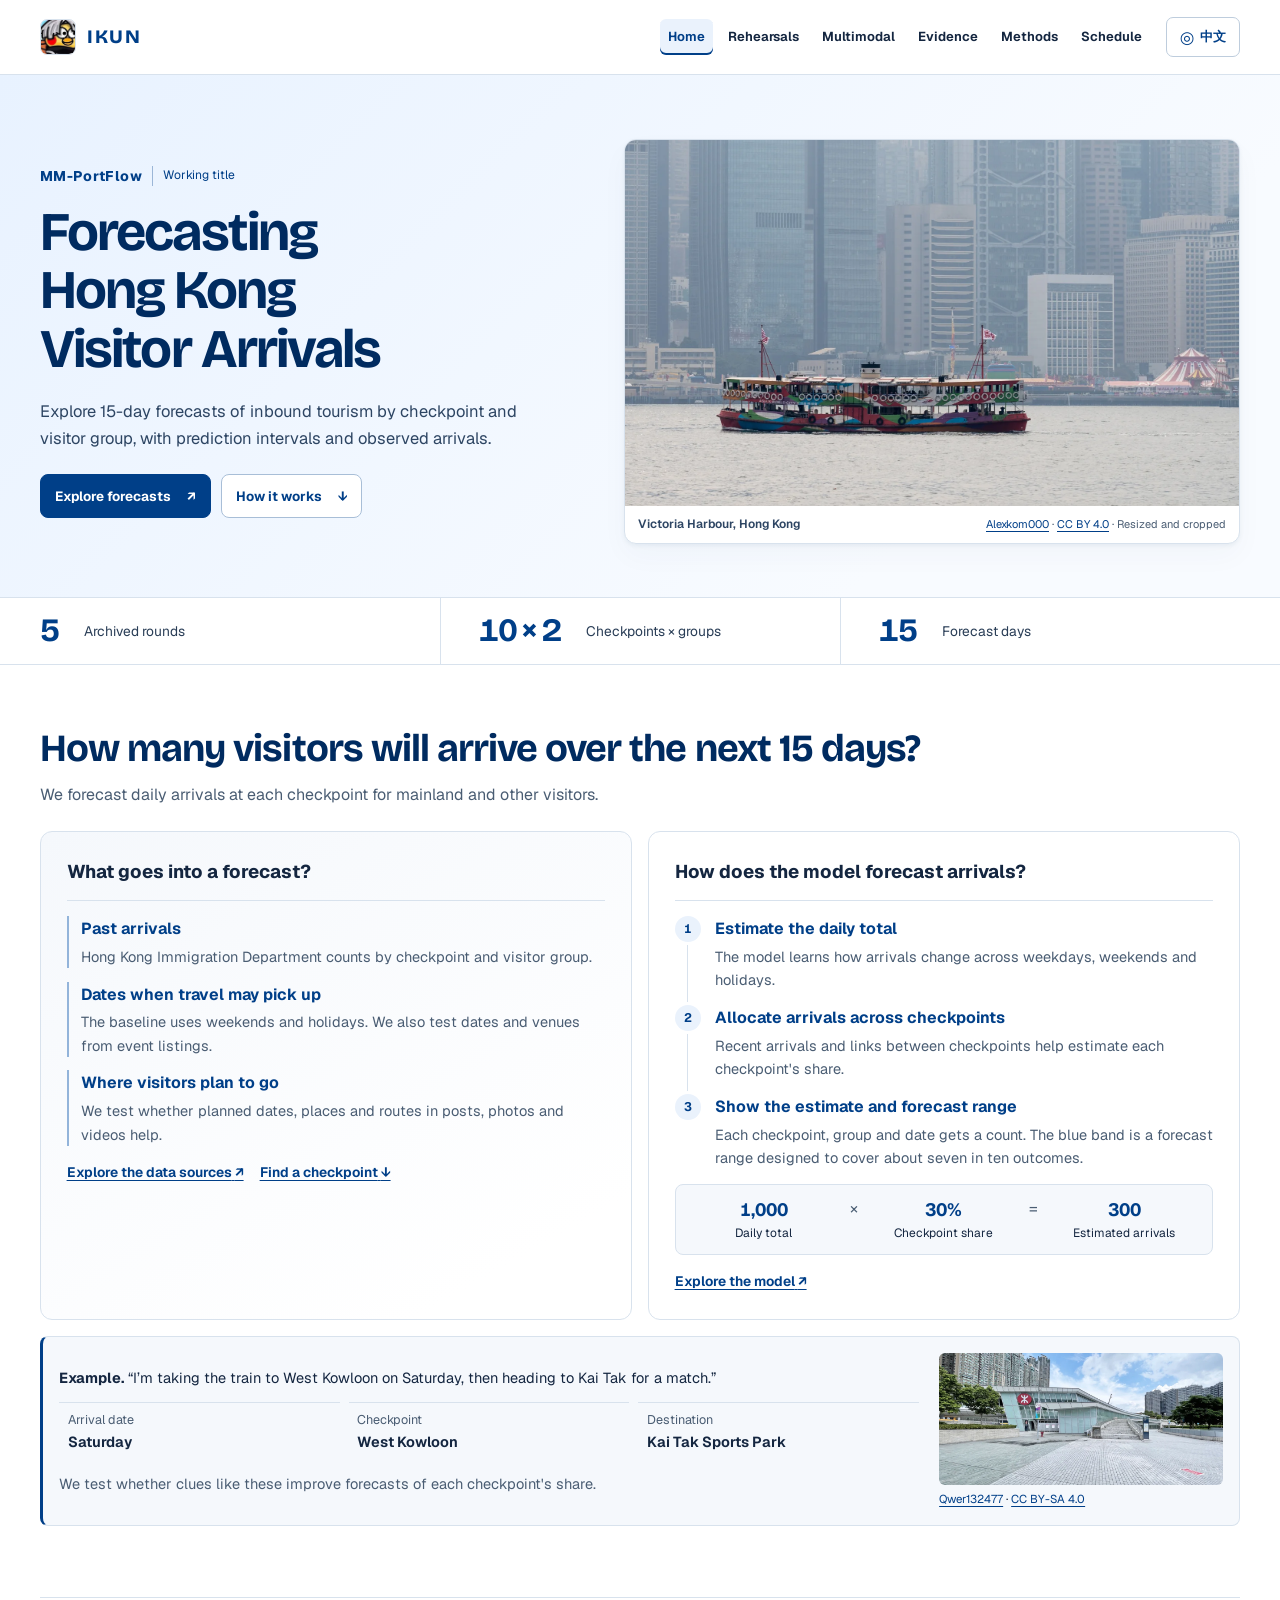
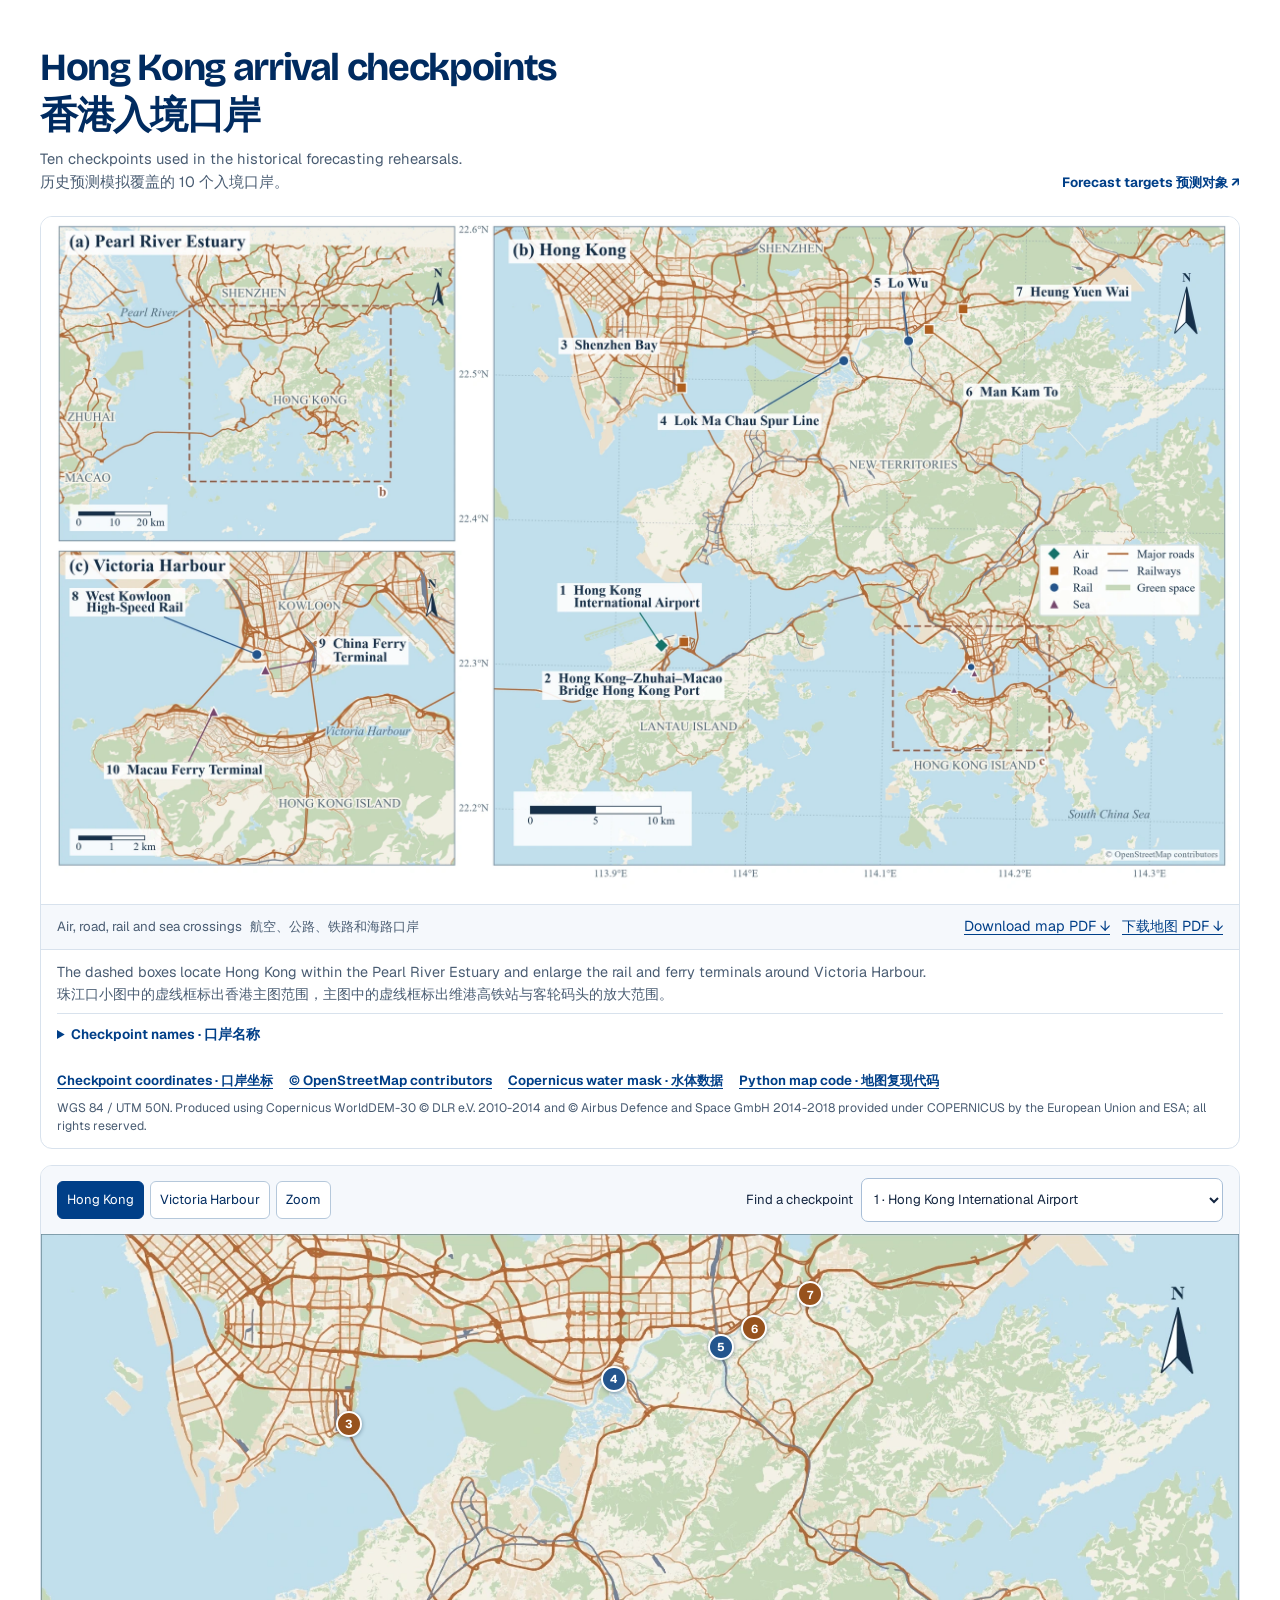
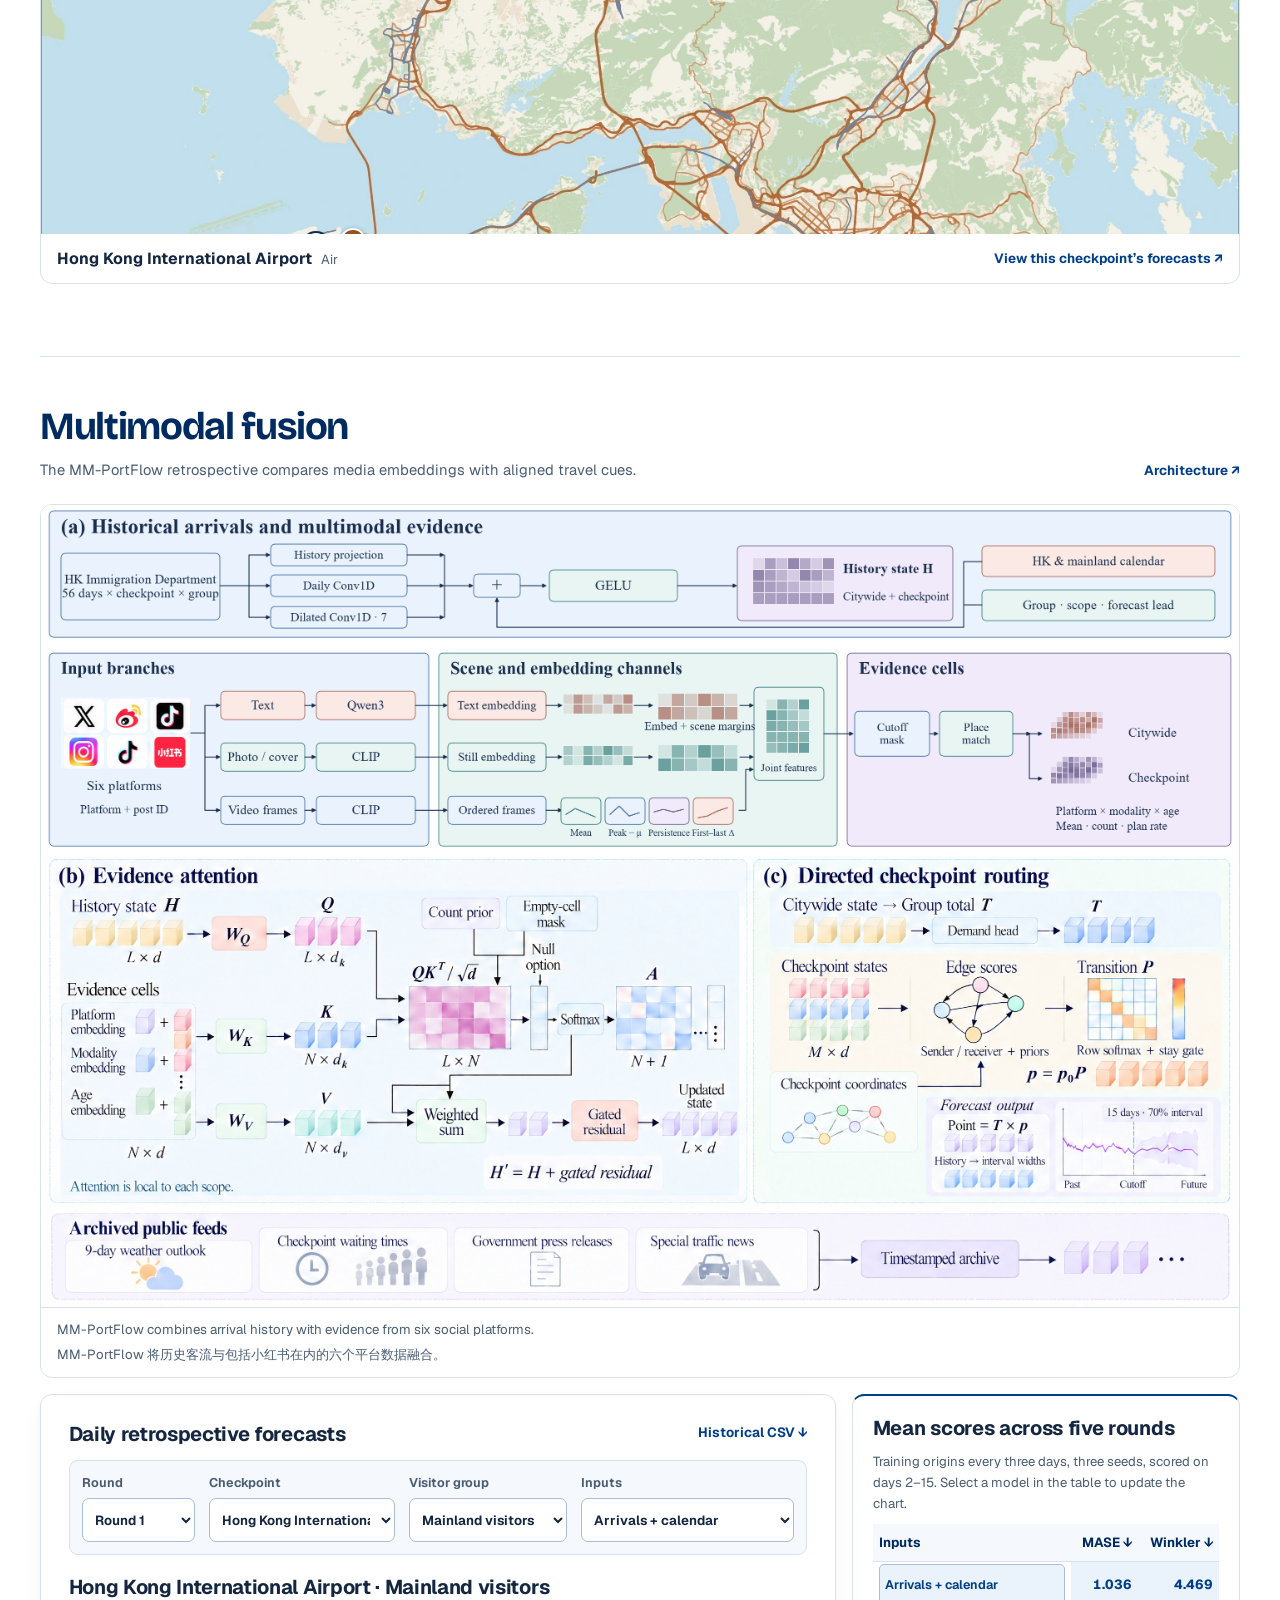
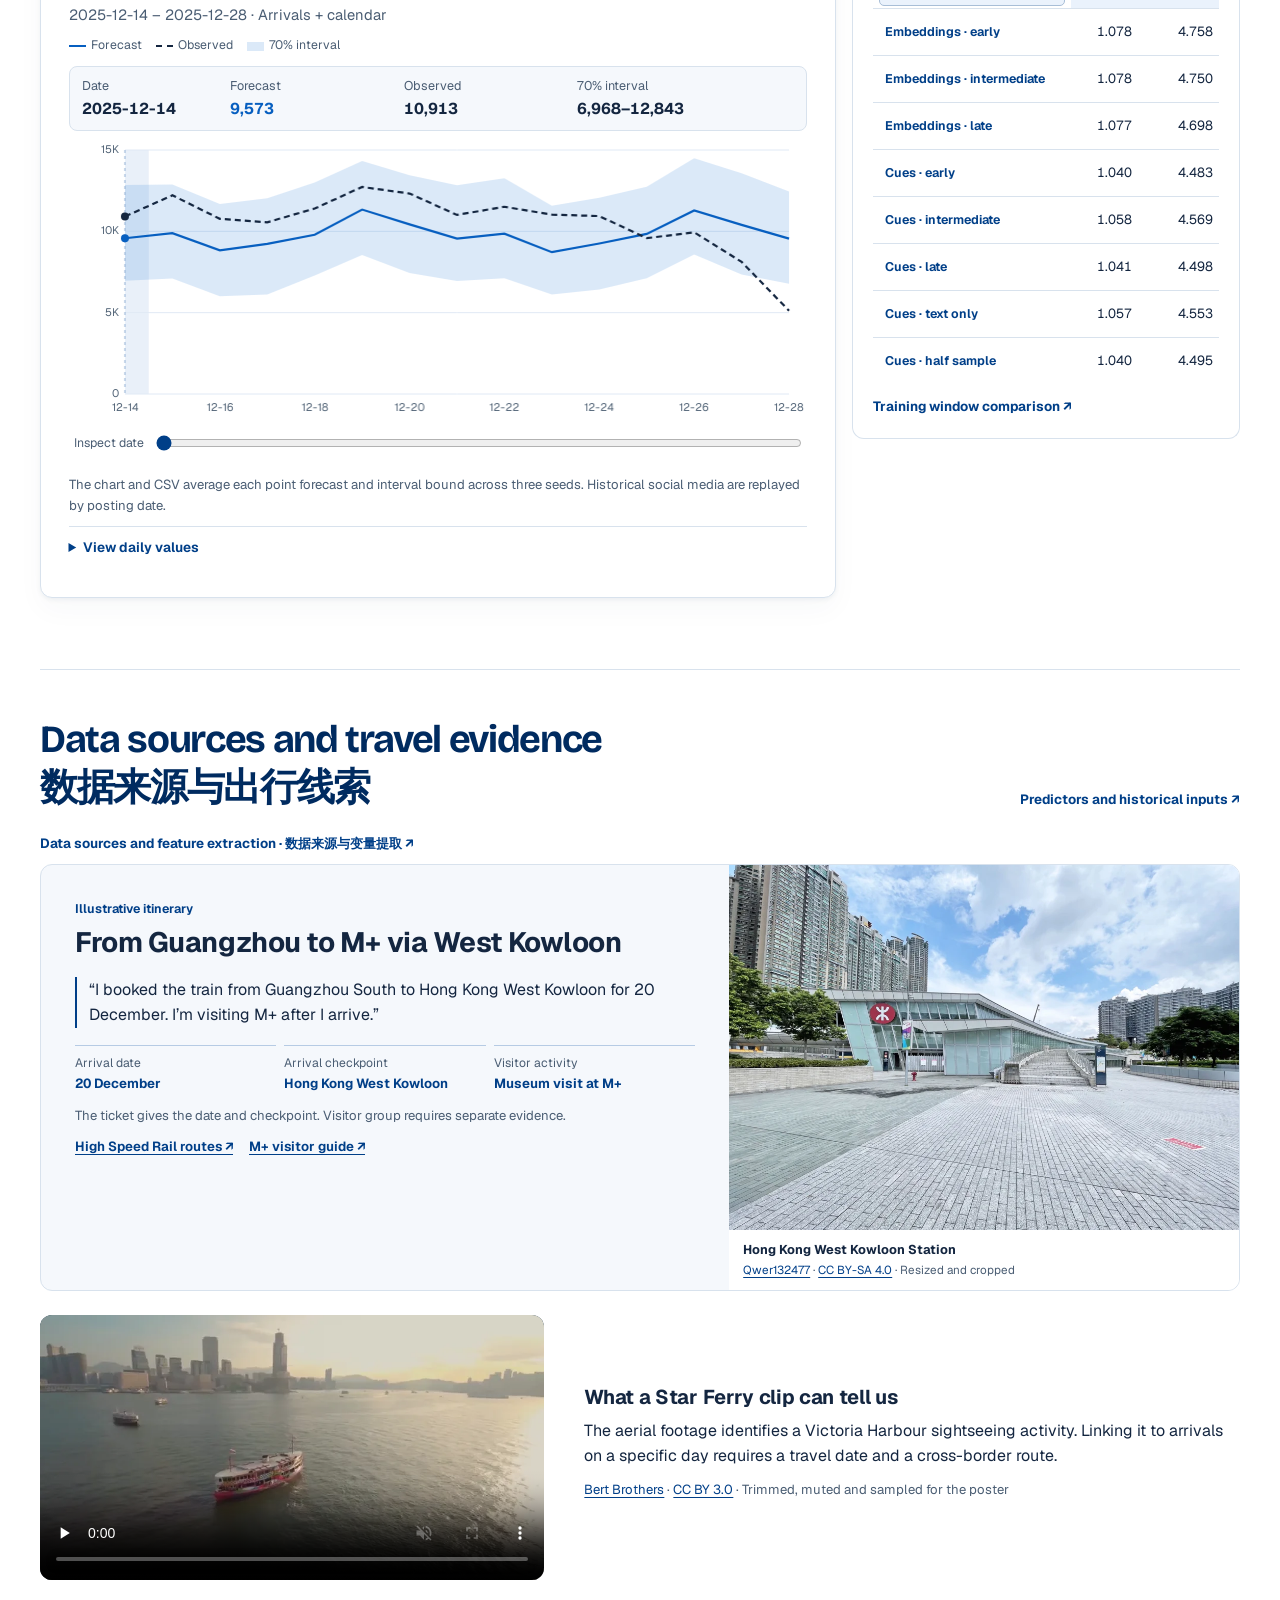
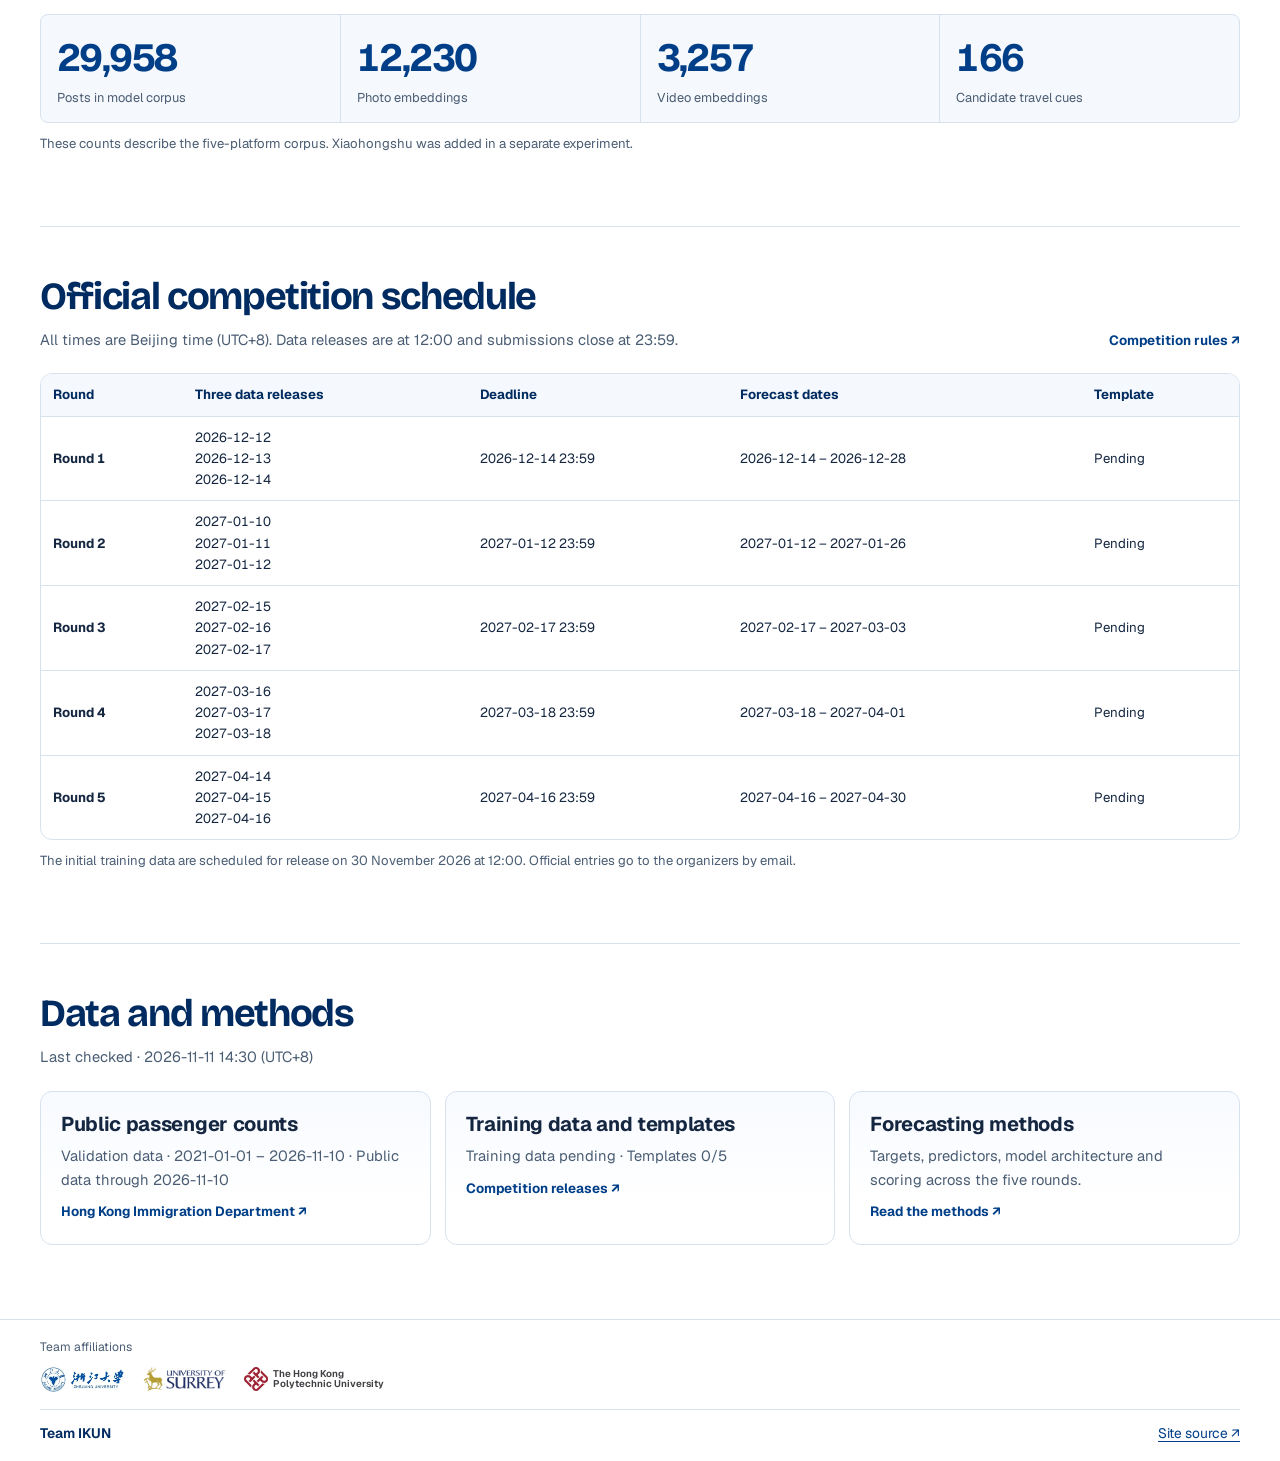
==== site/index.html @ d2dfaec4 "Integrate multimodal architecture and add a checkpoint map" ====
<!doctype html>
<html lang="en" data-title-en="Hong Kong Visitor Arrivals | IKUN" data-title-zh="香港入境客流预测 | IKUN">
<head>
  <meta charset="utf-8">
  <meta name="viewport" content="width=device-width, initial-scale=1">
  <meta name="description" content="Historical tourism forecasts for Hong Kong by Team IKUN, with model comparisons and the official competition schedule.">
  <title>Hong Kong Visitor Arrivals | IKUN</title>
  <link rel="icon" href="assets/ikun-avatar.png" type="image/png">
  <script src="language.js?v=rehearsals"></script>
  <link rel="stylesheet" href="style.css?v=checkpoint-map">
  <link rel="stylesheet" href="guide.css?v=white-header">
  <script defer src="rehearsal.js"></script>
  <script defer src="multimodal.js"></script>
  <script defer src="sources.js"></script>
  <script defer src="app.js?v=checkpoint-map"></script>
  <script defer src="checkpoint-locations.js"></script>
  <script defer src="checkpoint-map.js"></script>
</head>
<body>
  <a class="skip-link" href="#top"><span class="copy-en">Skip to content</span><span class="copy-zh">跳到正文</span></a>
  <header class="masthead">
    <div class="wrap nav">
      <a class="brand" aria-label="IKUN" href="#top"><img class="team-avatar" src="assets/ikun-avatar.png" alt="" width="36" height="36"><span>IKUN</span></a>
      <nav aria-label="Main navigation" data-zh-aria="主要导航">
        <a href="index.html" aria-current="page"><span class="copy-en">Home</span><span class="copy-zh">首页</span></a>
        <a href="rehearsals.html"><span class="copy-en">Rehearsals</span><span class="copy-zh">历史模拟</span></a>
        <a href="#multimodal"><span class="copy-en">Multimodal</span><span class="copy-zh">多模态</span></a>
        <a href="#evidence"><span class="copy-en">Evidence</span><span class="copy-zh">数据样例</span></a>
        <a href="methods.html"><span class="copy-en">Methods</span><span class="copy-zh">方法</span></a>
        <a href="#calendar"><span class="copy-en">Schedule</span><span class="copy-zh">正式赛程</span></a>
      </nav>
      <button type="button" class="language-toggle" hidden><span class="language-icon" aria-hidden="true">◎</span><span class="copy-en" lang="zh-Hans">中文</span><span class="copy-zh" lang="en">English</span></button>
    </div>
  </header>
  <main id="top" tabindex="-1">
    <section class="hero" aria-labelledby="page-title">
      <div class="wrap hero-grid">
        <div class="hero-copy">
          <p class="project-label"><strong>MM-PortFlow</strong><span><span class="copy-en">Working title</span><span class="copy-zh">论文工作名</span></span></p>
          <h1 id="page-title"><span class="copy-en">Forecasting Hong&nbsp;Kong Visitor Arrivals</span><span class="copy-zh">香港入境客流预测</span></h1>
          <p class="intro"><span class="copy-en">Explore 15-day forecasts of inbound tourism by checkpoint and visitor group, with prediction intervals and observed arrivals.</span><span class="copy-zh">查看香港各口岸的 15 天入境访客预测，比较预测区间和实际客流。</span></p>
          <div class="hero-actions">
            <a class="button" href="rehearsals.html"><span><span class="copy-en">Explore forecasts</span><span class="copy-zh">探索历史预测</span></span><span aria-hidden="true">↗</span></a>
            <a class="button secondary" href="#guide"><span><span class="copy-en">How it works</span><span class="copy-zh">预测怎么做</span></span><span aria-hidden="true">↓</span></a>
          </div>
        </div>
        <figure class="hero-figure">
          <img src="assets/victoria-harbour.webp" width="1600" height="1066" fetchpriority="high" alt="A Star Ferry crosses Victoria Harbour in front of the Hong Kong Island skyline" data-zh-alt="天星小轮驶过维多利亚港，远处是香港岛天际线">
          <figcaption><span><span class="copy-en">Victoria Harbour, Hong Kong</span><span class="copy-zh">维多利亚港 · 香港</span></span><small><a href="https://commons.wikimedia.org/wiki/File:2024-12-27_A_Star_Ferry_crosses_Victoria_Harbour_1.jpg">Alexkom000</a> · <a href="https://creativecommons.org/licenses/by/4.0/">CC BY 4.0</a> · <span><span class="copy-en">Resized and cropped</span><span class="copy-zh">缩放及裁切</span></span></small></figcaption>
        </figure>
      </div>
    </section>
    <div class="overview">
      <dl class="wrap overview-grid">
        <div><dt><span class="copy-en">Archived rounds</span><span class="copy-zh">历史模拟</span></dt><dd>5</dd></div>
        <div><dt><span class="copy-en">Checkpoints × groups</span><span class="copy-zh">口岸 × 客群</span></dt><dd>10 × 2</dd></div>
        <div><dt><span class="copy-en">Forecast days</span><span class="copy-zh">预测天数</span></dt><dd>15</dd></div>
      </dl>
    </div>
    <div class="wrap content">
      <section class="forecast-guide" id="guide" aria-labelledby="guide-title">
        <header class="guide-heading">
          <h2 id="guide-title"><span class="copy-en">How many visitors will arrive over the next 15 days?</span><span class="copy-zh">香港未来 15 天会迎来多少访客？</span></h2>
          <p><span class="copy-en">We forecast daily arrivals at each checkpoint for mainland and other visitors.</span><span class="copy-zh">我们分别预测内地访客和其他访客每天从各口岸入境的人次。</span></p>
        </header>
        <div class="guide-grid">
          <figure class="guide-figure guide-data">
            <figcaption><strong><span class="copy-en">What goes into a forecast?</span><span class="copy-zh">预测用到哪些数据？</span></strong></figcaption>
            <dl>
              <div><dt><span class="copy-en">Past arrivals</span><span class="copy-zh">过去有多少人到港</span></dt><dd><span class="copy-en">Hong Kong Immigration Department counts by checkpoint and visitor group.</span><span class="copy-zh">香港入境处每天公布分口岸、分客群的入境人次。</span></dd></div>
              <div><dt><span class="copy-en">Dates when travel may pick up</span><span class="copy-zh">未来哪些日期可能更忙</span></dt><dd><span class="copy-en">The baseline uses weekends and holidays. We also test dates and venues from event listings.</span><span class="copy-zh">基础预测使用周末和节假日日历。活动公告的日期和场馆也在测试中。</span></dd></div>
              <div><dt><span class="copy-en">Where visitors plan to go</span><span class="copy-zh">游客计划去哪、怎么去</span></dt><dd><span class="copy-en">We test whether planned dates, places and routes in posts, photos and videos help.</span><span class="copy-zh">我们测试帖子、照片和视频里的行程、地点和交通线索。</span></dd></div>
            </dl>
            <div class="method-links">
              <a href="methods.html#architecture"><span class="copy-en">Explore the data sources</span><span class="copy-zh">查看数据来源与模型</span> <span aria-hidden="true">↗</span></a>
              <a href="#checkpoint-explorer"><span class="copy-en">Find a checkpoint</span><span class="copy-zh">在地图上找口岸</span> <span aria-hidden="true">↓</span></a>
            </div>
          </figure>
          <figure class="guide-figure guide-flow">
            <figcaption><strong><span class="copy-en">How does the model forecast arrivals?</span><span class="copy-zh">模型怎么做出预测？</span></strong></figcaption>
            <ol>
              <li><strong><span class="copy-en">Estimate the daily total</span><span class="copy-zh">估算当天总人数</span></strong><p><span class="copy-en">The model learns how arrivals change across weekdays, weekends and holidays.</span><span class="copy-zh">模型从过去客流和日历学习平日、周末和假期的变化。</span></p></li>
              <li><strong><span class="copy-en">Allocate arrivals across checkpoints</span><span class="copy-zh">把总人数分到各口岸</span></strong><p><span class="copy-en">Recent arrivals and links between checkpoints help estimate each checkpoint's share.</span><span class="copy-zh">结合近期客流和口岸之间的联系，估计每个口岸的访客份额。</span></p></li>
              <li><strong><span class="copy-en">Show the estimate and forecast range</span><span class="copy-zh">给出人数和预测区间</span></strong><p><span class="copy-en">Each checkpoint, group and date gets a count. The blue band is a forecast range designed to cover about seven in ten outcomes.</span><span class="copy-zh">每个口岸、客群和日期都有一个人数估计。图里的浅蓝色带是预测区间，目标是覆盖约七成实际结果。</span></p></li>
            </ol>
            <div class="guide-equation" aria-label="Illustrative calculation" data-zh-aria="示意计算">
              <div><b>1,000</b><small><span class="copy-en">Daily total</span><span class="copy-zh">当天总人数</span></small></div>
              <span aria-hidden="true">×</span>
              <div><b>30%</b><small><span class="copy-en">Checkpoint share</span><span class="copy-zh">某口岸份额</span></small></div>
              <span aria-hidden="true">=</span>
              <div><b>300</b><small><span class="copy-en">Estimated arrivals</span><span class="copy-zh">该口岸人次</span></small></div>
            </div>
            <a href="methods.html#multimodal-method"><span class="copy-en">Explore the model</span><span class="copy-zh">查看模型结构</span> <span aria-hidden="true">↗</span></a>
          </figure>
        </div>
        <aside class="guide-example">
          <div class="guide-example-copy">
            <p><span class="copy-en"><strong>Example.</strong> “I’m taking the train to West Kowloon on Saturday, then heading to Kai Tak for a match.”</span><span class="copy-zh"><strong>举个例子</strong> “周六坐高铁到西九龙，再去启德看比赛。”</span></p>
            <dl class="guide-itinerary">
              <div><dt><span class="copy-en">Arrival date</span><span class="copy-zh">到访日期</span></dt><dd><span class="copy-en">Saturday</span><span class="copy-zh">周六</span></dd></div>
              <div><dt><span class="copy-en">Checkpoint</span><span class="copy-zh">入境口岸</span></dt><dd><span class="copy-en">West Kowloon</span><span class="copy-zh">西九龙</span></dd></div>
              <div><dt><span class="copy-en">Destination</span><span class="copy-zh">目的地</span></dt><dd><span class="copy-en">Kai Tak Sports Park</span><span class="copy-zh">启德体育园</span></dd></div>
            </dl>
            <p class="guide-example-note"><span class="copy-en">We test whether clues like these improve forecasts of each checkpoint's share.</span><span class="copy-zh">我们用这样的线索测试各口岸的访客份额预测。</span></p>
          </div>
          <figure>
            <img src="assets/west-kowloon.webp" width="1000" height="750" loading="lazy" alt="West entrance of Hong Kong West Kowloon Station" data-zh-alt="香港西九龙站西翼入口">
            <figcaption><a href="https://commons.wikimedia.org/wiki/File:Hong_Kong_West_Kowloon_Station_exterior%EF%BC%88West%EF%BC%892021_08_part2.jpg">Qwer132477</a> · <a href="https://creativecommons.org/licenses/by-sa/4.0/">CC BY-SA 4.0</a></figcaption>
          </figure>
        </aside>
      </section>
      <section id="study-area" aria-labelledby="study-area-title">
        <div class="section-heading">
          <div>
            <h2 id="study-area-title"><span lang="en">Hong Kong arrival checkpoints</span><br><span lang="zh-Hans">香港入境口岸</span></h2>
            <p><span lang="en">Ten checkpoints used in the historical forecasting rehearsals.</span><br><span lang="zh-Hans">历史预测模拟覆盖的 10 个入境口岸。</span></p>
          </div>
          <a class="text-link" href="methods.html#target-title"><span lang="en">Forecast targets</span> <span lang="zh-Hans">预测对象</span> ↗</a>
        </div>
        <figure class="architecture-figure source-figure">
          <a class="architecture-image" href="assets/hong-kong-checkpoints.webp" aria-label="Open the full-size Hong Kong checkpoint map" data-zh-aria="查看香港口岸高清地图"><img src="assets/hong-kong-checkpoints.webp" width="2440" height="1400" loading="lazy" alt="City maps of the Pearl River Estuary, Hong Kong and Victoria Harbour with ten numbered historical rehearsal checkpoints." data-zh-alt="珠江口、香港和维多利亚港城市区位图，标有历史模拟使用的 10 个入境口岸。"></a>
          <figcaption>
            <div class="source-figure-bar">
              <p><span lang="en">Air, road, rail and sea crossings</span><span lang="zh-Hans">航空、公路、铁路和海路口岸</span></p>
              <a class="architecture-full" href="assets/hong-kong-checkpoints.pdf" download><span lang="en">Download map PDF ↓</span><span lang="zh-Hans">下载地图 PDF ↓</span></a>
            </div>
            <div class="study-area-key">
              <p><span lang="en">The dashed boxes locate Hong Kong within the Pearl River Estuary and enlarge the rail and ferry terminals around Victoria Harbour.</span><span lang="zh-Hans">珠江口小图中的虚线框标出香港主图范围，主图中的虚线框标出维港高铁站与客轮码头的放大范围。</span></p>
              <details>
                <summary><span lang="en">Checkpoint names</span> · <span lang="zh-Hans">口岸名称</span></summary>
                <ol>
                  <li><span lang="en">Hong Kong International Airport</span> · <span lang="zh-Hans">香港国际机场</span></li>
                  <li><span lang="en">Hong Kong–Zhuhai–Macao Bridge Hong Kong Port</span> · <span lang="zh-Hans">港珠澳大桥香港口岸</span></li>
                  <li><span lang="en">Shenzhen Bay</span> · <span lang="zh-Hans">深圳湾</span></li>
                  <li><span lang="en">Lok Ma Chau Spur Line</span> · <span lang="zh-Hans">落马洲支线</span></li>
                  <li><span lang="en">Lo Wu</span> · <span lang="zh-Hans">罗湖</span></li>
                  <li><span lang="en">Man Kam To</span> · <span lang="zh-Hans">文锦渡</span></li>
                  <li><span lang="en">Heung Yuen Wai</span> · <span lang="zh-Hans">香园围</span></li>
                  <li><span lang="en">West Kowloon High-Speed Rail</span> · <span lang="zh-Hans">西九龙高铁站</span></li>
                  <li><span lang="en">China Ferry Terminal</span> · <span lang="zh-Hans">中国客运码头</span></li>
                  <li><span lang="en">Macau Ferry Terminal</span> · <span lang="zh-Hans">港澳客轮码头</span></li>
                </ol>
              </details>
              <p class="method-links"><a href="https://portal.csdi.gov.hk/csdi-webpage/dataset/immd_rcd_1633320081376_19895"><span lang="en">Checkpoint coordinates</span> · <span lang="zh-Hans">口岸坐标</span></a><a href="https://www.openstreetmap.org/copyright"><span lang="en">© OpenStreetMap contributors</span></a><a href="https://registry.opendata.aws/copernicus-dem/"><span lang="en">Copernicus water mask</span> · <span lang="zh-Hans">水体数据</span></a><a href="https://github.com/Brad-zqh/hong-kong-arrivals-outlook/tree/main/reproduction/maps"><span lang="en">Python map code</span> · <span lang="zh-Hans">地图复现代码</span></a></p>
              <p class="map-credit" lang="en">WGS 84 / UTM 50N. Produced using Copernicus WorldDEM-30 © DLR e.V. 2010-2014 and © Airbus Defence and Space GmbH 2014-2018 provided under COPERNICUS by the European Union and ESA; all rights reserved.</p>
            </div>
          </figcaption>
        </figure>
        <div id="checkpoint-explorer" class="checkpoint-explorer card" hidden>
          <div class="checkpoint-toolbar">
            <div role="group" aria-label="Map views" data-zh-aria="地图范围">
              <button type="button" data-map-view="overview" aria-pressed="true"><span class="copy-en">Hong Kong</span><span class="copy-zh">香港全图</span></button>
              <button type="button" data-map-view="harbour" aria-pressed="false"><span class="copy-en">Victoria Harbour</span><span class="copy-zh">维港局部</span></button>
              <button class="checkpoint-zoom" type="button" aria-pressed="false"><span class="copy-en">Zoom</span><span class="copy-zh">放大</span></button>
            </div>
            <label><span class="copy-en">Find a checkpoint</span><span class="copy-zh">选择口岸</span> <select></select></label>
          </div>
          <div class="checkpoint-viewport" tabindex="0" role="region" aria-label="Interactive checkpoint map" data-zh-aria="交互式口岸地图">
            <div class="checkpoint-map-canvas">
              <img class="checkpoint-map-image" loading="lazy" alt="">
              <div class="checkpoint-markers"></div>
            </div>
          </div>
          <div class="checkpoint-selection">
            <p aria-live="polite"><strong class="checkpoint-name"></strong> <span class="checkpoint-mode"></span></p>
            <a class="text-link checkpoint-forecast" href="rehearsals.html"><span class="copy-en">View this checkpoint’s forecasts ↗</span><span class="copy-zh">查看该口岸的历史预测 ↗</span></a>
          </div>
        </div>
      </section>
      <section id="multimodal" aria-labelledby="multimodal-title">
        <div class="section-heading">
          <div><h2 id="multimodal-title"><span class="copy-en">Multimodal fusion</span><span class="copy-zh">融合策略对照</span></h2>
          <p><span class="copy-en">The MM-PortFlow retrospective compares media embeddings with aligned travel cues.</span><span class="copy-zh">MM-PortFlow 历史对照比较图文视频向量与对齐后的旅游线索。</span></p></div>
          <a class="text-link" href="methods.html#architecture"><span class="copy-en">Architecture ↗</span><span class="copy-zh">算法流程 ↗</span></a>
        </div>
        <figure class="architecture-figure">
          <a class="architecture-image" href="methods.html#architecture" aria-label="Explore the MM-PortFlow architecture" data-zh-aria="查看 MM-PortFlow 模型架构"><img src="assets/mm-portflow-sunburst.webp?v=integrated-structure" width="2880" height="1929" loading="lazy" alt="MM-PortFlow combines six platforms, arrival records, calendars and checkpoint coordinates through multimodal evidence attention and directed routing." data-zh-alt="MM-PortFlow 把六平台图文视频、历史客流、日历和口岸坐标纳入多模态注意力和有向口岸分流。"></a>
          <figcaption><p lang="en">MM-PortFlow combines arrival history with evidence from six social platforms.</p><p lang="zh-Hans">MM-PortFlow 将历史客流与包括小红书在内的六个平台数据融合。</p></figcaption>
        </figure>
        <div class="experiment-grid">
          <article class="card forecast">
            <div class="experiment-heading">
              <div><h3><span class="copy-en">Daily retrospective forecasts</span><span class="copy-zh">历史逐日预测</span></h3></div>
              <a class="text-link" href="exports/multimodal-historical.csv" download><span class="copy-en">Historical CSV ↓</span><span class="copy-zh">下载历史 CSV ↓</span></a>
            </div>
            <div class="filters media-filters">
              <label><span class="copy-en">Round</span><span class="copy-zh">轮次</span><select id="media-round"></select></label>
              <label><span class="copy-en">Checkpoint</span><span class="copy-zh">口岸</span><select id="media-port"></select></label>
              <label><span class="copy-en">Visitor group</span><span class="copy-zh">客群</span><select id="media-group"></select></label>
              <label><span class="copy-en">Inputs</span><span class="copy-zh">输入组合</span><select id="media-model"></select></label>
            </div>
            <div class="chart-header">
              <div><h3 id="media-chart-title"></h3><p id="media-chart-subtitle"></p></div>
              <ul class="legend" aria-label="Chart legend" data-zh-aria="图例">
                <li><i class="forecast-key"></i><span class="copy-en">Forecast</span><span class="copy-zh">预测</span></li><li><i class="actual-key"></i><span class="copy-en">Observed</span><span class="copy-zh">实况</span></li><li><i class="interval-key"></i><span class="copy-en">70% interval</span><span class="copy-zh">70% 区间</span></li>
              </ul>
            </div>
            <div class="chart-surface">
              <div class="chart-readout" id="media-readout"></div>
              <canvas id="media-chart" role="img" aria-label="Multimodal retrospective forecasts and observed arrivals" data-zh-aria="多模态历史预测和实况"></canvas>
              <label class="chart-scrubber"><span><span class="copy-en">Inspect date</span><span class="copy-zh">选择日期</span></span><input type="range" id="media-day" min="0" max="14" value="0" step="1"></label>
            </div>
              <p class="caption"><span class="copy-en">The chart and CSV average each point forecast and interval bound across three seeds. Historical social media are replayed by posting date.</span><span class="copy-zh">图表和 CSV 的预测值及区间端点分别取三个随机种子的均值。历史社媒按发帖日期回放。</span></p>
            <details>
              <summary><span class="copy-en">View daily values</span><span class="copy-zh">查看逐日明细</span></summary>
              <div class="table-scroll" tabindex="0" role="region" aria-label="Multimodal daily values" data-zh-aria="多模态逐日明细"><table><thead><tr><th><span class="copy-en">Date</span><span class="copy-zh">日期</span></th><th><span class="copy-en">Observed</span><span class="copy-zh">实况</span></th><th><span class="copy-en">Forecast</span><span class="copy-zh">点预测</span></th><th><span class="copy-en">Lower</span><span class="copy-zh">下限</span></th><th><span class="copy-en">Upper</span><span class="copy-zh">上限</span></th></tr></thead><tbody id="media-daily"></tbody></table></div>
            </details>
          </article>
          <aside class="experiment-side">
            <article class="card experiment-card">

              <h3><span class="copy-en">Mean scores across five rounds</span><span class="copy-zh">五轮平均分</span></h3>
              <p class="caption"><span class="copy-en">Training origins every three days, three seeds, scored on days 2–15. Select a model in the table to update the chart.</span><span class="copy-zh">每三天取一个训练起点，三个随机种子，评分用第 2–15 天。选择表内模型可切换图表。</span></p>
              <div class="table-scroll">
                <table class="experiment-scores"><thead><tr><th><span class="copy-en">Inputs</span><span class="copy-zh">输入</span></th><th>MASE ↓</th><th>Winkler ↓</th></tr></thead><tbody id="media-scores"></tbody></table>
              </div>
              <a class="text-link volume-link" href="methods.html#training-volume"><span class="copy-en">Training window comparison ↗</span><span class="copy-zh">训练窗口对照</span></a>

            </article>
          </aside>
        </div>
      </section>
      <section id="evidence" aria-labelledby="evidence-title">
        <div class="section-heading">
          <div><h2 id="evidence-title"><span lang="en">Data sources and travel evidence</span><br><span lang="zh-Hans">数据来源与出行线索</span></h2></div>
          <a class="text-link" href="methods.html#input-title"><span class="copy-en">Predictors and historical inputs ↗</span><span class="copy-zh">自变量与历史输入 ↗</span></a>
        </div>
        <p class="caption" id="data-source-map"><a class="text-link" href="methods.html#data-source-map"><span lang="en">Data sources and feature extraction</span> · <span lang="zh-Hans">数据来源与变量提取</span> ↗</a></p>
        <article class="itinerary">
          <div class="itinerary-copy">
            <p class="itinerary-label"><span class="copy-en">Illustrative itinerary</span><span class="copy-zh">行程示例</span></p>
            <h3><span class="copy-en">From Guangzhou to M+ via West Kowloon</span><span class="copy-zh">从广州到西九，去 M+ 看展</span></h3>
            <blockquote><span class="copy-en">“I booked the train from Guangzhou South to Hong Kong West Kowloon for 20 December. I’m visiting M+ after I arrive.”</span><span class="copy-zh">「订了 12 月 20 日广州南到香港西九龙的高铁，到港后去 M+ 看展。」</span></blockquote>
            <dl class="cue-fields">
              <div><dt><span class="copy-en">Arrival date</span><span class="copy-zh">到港日期</span></dt><dd><span class="copy-en">20 December</span><span class="copy-zh">12 月 20 日</span></dd></div>
              <div><dt><span class="copy-en">Arrival checkpoint</span><span class="copy-zh">入境口岸</span></dt><dd><span class="copy-en">Hong Kong West Kowloon</span><span class="copy-zh">香港西九龙站</span></dd></div>
              <div><dt><span class="copy-en">Visitor activity</span><span class="copy-zh">访港活动</span></dt><dd><span class="copy-en">Museum visit at M+</span><span class="copy-zh">M+ 观展</span></dd></div>
            </dl>
            <p class="caption"><span class="copy-en">The ticket gives the date and checkpoint. Visitor group requires separate evidence.</span><span class="copy-zh">车票给出日期与口岸。客群仍需另有证据支持。</span></p>
            <div class="method-links"><a href="https://www.highspeed.mtr.com.hk/en/ticket/destination.html"><span class="copy-en">High Speed Rail routes ↗</span><span class="copy-zh">高铁路线 ↗</span></a><a href="https://www.mplus.org.hk/en/plan-your-visit/"><span class="copy-en">M+ visitor guide ↗</span><span class="copy-zh">M+ 参观指南 ↗</span></a></div>
          </div>
          <figure class="evidence-media">
            <img src="assets/west-kowloon.webp" width="1000" height="750" loading="lazy" alt="West entrance of Hong Kong West Kowloon Station" data-zh-alt="香港西九龙站西翼入口">
            <figcaption><strong><span class="copy-en">Hong Kong West Kowloon Station</span><span class="copy-zh">香港西九龙站</span></strong><small><a href="https://commons.wikimedia.org/wiki/File:Hong_Kong_West_Kowloon_Station_exterior%EF%BC%88West%EF%BC%892021_08_part2.jpg">Qwer132477</a> · <a href="https://creativecommons.org/licenses/by-sa/4.0/">CC BY-SA 4.0</a> · <span><span class="copy-en">Resized and cropped</span><span class="copy-zh">缩放及裁切</span></span></small></figcaption>
          </figure>
        </article>
        <article class="harbour-example">
          <video controls muted playsinline preload="none" poster="assets/star-ferry.webp" aria-label="Silent clip of the Star Ferry on Victoria Harbour" data-zh-aria="天星小轮驶过维港的无声短片">
            <source src="assets/star-ferry.mp4" type="video/mp4">
          </video>
          <div>
            <h3><span class="copy-en">What a Star Ferry clip can tell us</span><span class="copy-zh">天星小轮提供什么线索？</span></h3>
            <p><span class="copy-en">The aerial footage identifies a Victoria Harbour sightseeing activity. Linking it to arrivals on a specific day requires a travel date and a cross-border route.</span><span class="copy-zh">航拍画面可识别维港游览活动。要把它与某一天的入境客流关联，还需要行程日期和跨境路线。</span></p>
            <p class="caption"><a href="https://commons.wikimedia.org/wiki/File:%E8%88%AA%E6%8B%8D%E7%B6%AD%E6%B8%AF%E5%A4%A9%E6%98%9F%E5%B0%8F%E8%BC%AA2020.webm">Bert Brothers</a> · <a href="https://creativecommons.org/licenses/by/3.0/">CC BY 3.0</a> · <span><span class="copy-en">Trimmed, muted and sampled for the poster</span><span class="copy-zh">剪辑、静音及抽帧封面</span></span></p>
          </div>
        </article>
        <dl class="evidence-inventory">
          <div><dt><span class="copy-en">Posts in model corpus</span><span class="copy-zh">入模语料帖子</span></dt><dd>29,958</dd></div>
          <div><dt><span class="copy-en">Photo embeddings</span><span class="copy-zh">配图向量</span></dt><dd>12,230</dd></div>
          <div><dt><span class="copy-en">Video embeddings</span><span class="copy-zh">视频聚合向量</span></dt><dd>3,257</dd></div>
          <div><dt><span class="copy-en">Candidate travel cues</span><span class="copy-zh">旅游线索记录</span></dt><dd>166</dd></div>
        </dl>
        <p class="caption evidence-caption"><span class="copy-en">These counts describe the five-platform corpus. Xiaohongshu was added in a separate experiment.</span><span class="copy-zh">以上为五平台语料统计。小红书在独立实验中接入。</span></p>
      </section>
      <section id="calendar" aria-labelledby="calendar-title">
        <div class="section-heading">
          <div><h2 id="calendar-title"><span class="copy-en">Official competition schedule</span><span class="copy-zh">2026–27 正式赛程</span></h2><p><span class="copy-en">All times are Beijing time (UTC+8). Data releases are at 12:00 and submissions close at 23:59.</span><span class="copy-zh">所有时间为北京时间（UTC+8）。每次数据发布为 12:00，提交截止为 23:59。</span></p></div>
          <a class="text-link" href="https://tourismforecasting.net/tfc/rules.html"><span class="copy-en">Competition rules ↗</span><span class="copy-zh">比赛规则 ↗</span></a>
        </div>
        <div class="card table-scroll">
          <table class="calendar" role="table" aria-labelledby="calendar-title"><thead><tr><th scope="col"><span class="copy-en">Round</span><span class="copy-zh">轮次</span></th><th scope="col"><span class="copy-en">Three data releases</span><span class="copy-zh">三次数据发布</span></th><th scope="col"><span class="copy-en">Deadline</span><span class="copy-zh">提交截止</span></th><th scope="col"><span class="copy-en">Forecast dates</span><span class="copy-zh">预测日期</span></th><th scope="col"><span class="copy-en">Template</span><span class="copy-zh">模板</span></th></tr></thead><tbody id="schedule" role="rowgroup"></tbody></table>
        </div>
        <p class="caption"><span class="copy-en">The initial training data are scheduled for release on 30 November 2026 at 12:00. Official entries go to the organizers by email.</span><span class="copy-zh">首次训练库计划于 2026-11-30 12:00 发布。官方提交材料通过组委会指定邮箱提交。</span></p>
      </section>
      <section id="sources" aria-labelledby="sources-title">
        <div class="section-heading"><div><h2 id="sources-title"><span class="copy-en">Data and methods</span><span class="copy-zh">数据与方法</span></h2><p id="checked"></p></div></div>
        <div class="sources">
          <article class="card source-card"><h3><span class="copy-en">Public passenger counts</span><span class="copy-zh">公开历史客流</span></h3><p id="passenger-status"></p><a class="text-link" href="https://data.gov.hk/en-data/dataset/hk-immd-set5-statistics-daily-passenger-traffic"><span class="copy-en">Hong Kong Immigration Department ↗</span><span class="copy-zh">香港入境事务处 ↗</span></a></article>
          <article class="card source-card"><h3><span class="copy-en">Training data and templates</span><span class="copy-zh">训练库与提交模板</span></h3><p id="template-status"></p><a class="text-link" href="https://tourismforecasting.net/tfc/data_release.html#submission-templates"><span class="copy-en">Competition releases ↗</span><span class="copy-zh">组委会数据发布页 ↗</span></a></article>
          <article class="card source-card"><h3><span class="copy-en">Forecasting methods</span><span class="copy-zh">预测原理</span></h3><p><span class="copy-en">Targets, predictors, model architecture and scoring across the five rounds.</span><span class="copy-zh">查看因变量、自变量、模型计算和五轮评分方法。</span></p><a class="text-link" href="methods.html"><span class="copy-en">Read the methods ↗</span><span class="copy-zh">阅读方法说明 ↗</span></a></article>
        </div>
      </section>
    </div>
  </main>
  <footer>
    <div class="wrap footer">
      <div class="affiliations" role="group" aria-labelledby="affiliations-label">
        <span class="affiliations-label" id="affiliations-label"><span class="copy-en">Team affiliations</span><span class="copy-zh">队伍成员所在院校</span></span>
        <a href="https://www.zju.edu.cn/english/" aria-label="Zhejiang University" data-zh-aria="浙江大学"><img class="zju-mark" src="assets/zhejiang-university-lockup.webp" width="664" height="210" alt=""></a>
        <a href="https://www.surrey.ac.uk/" aria-label="University of Surrey" data-zh-aria="萨里大学"><img class="surrey-mark" src="assets/university-of-surrey-lockup.webp" width="918" height="288" alt=""></a>
        <a class="polyu-link" href="https://www.polyu.edu.hk/"><span class="polyu-emblem" aria-hidden="true"><img class="polyu-mark" src="assets/hong-kong-polytechnic.webp" width="450" height="86" alt=""></span><span lang="en">The Hong Kong<br>Polytechnic University</span></a>
      </div>
      <div class="footer-links"><span><span class="copy-en">Team IKUN</span><span class="copy-zh">IKUN 参赛队</span></span><a href="https://github.com/Brad-zqh/hong-kong-arrivals-outlook"><span class="copy-en">Site source ↗</span><span class="copy-zh">网站源码 ↗</span></a></div>
    </div>
  </footer>
</body>
</html>
---- site/style.css ----
@font-face {
  font-family: Geist;
  src: url("assets/geist.woff2") format("woff2");
  font-weight: 100 900;
  font-display: swap;
}
@font-face {
  font-family: "Bricolage Grotesque";
  src: url("assets/bricolage-grotesque.woff2") format("woff2");
  font-weight: 400 800;
  font-display: swap;
}

:root {
  color-scheme: light;
  --ink: #142640;
  --muted: #4a5d73;
  --accent: #003f88;
  --navy: #002b60;
  --line: #d8e2ed;
  --paper: #f5f8fc;
  --tint: #eaf2fc;
  --plot-line: #075fc0;
  --plot-band: #2e7cd52b;
  --radius: 12px;
  --panel-shadow: 0 2px 5px #143b6510, 0 12px 28px #143b6508;
  font-family: Geist, "PingFang SC", "Microsoft YaHei", system-ui, sans-serif;
  --display-font: "Bricolage Grotesque", Geist, "PingFang SC", "Microsoft YaHei", sans-serif;
}
* { box-sizing: border-box; }
html { scroll-padding-top: 90px; }
body { margin: 0; color: var(--ink); background: #fff; line-height: 1.6; }
a { color: var(--accent); text-underline-offset: .23em; }
button, select, input { font: inherit; }
button, select, summary, input[type="range"] { cursor: pointer; }
:focus-visible { outline: 3px solid #236ac0; outline-offset: 3px; }
[hidden] { display: none !important; }
h1, h2, h3, p, dd { margin: 0; }
h1, h2, h3 { line-height: 1.23; }
h1, h2, .brand, .overview-grid dd { font-family: var(--display-font); font-optical-sizing: auto; }
dd, time, table { font-variant-numeric: tabular-nums; }
.wrap { width: min(1200px, calc(100% - 80px)); margin-inline: auto; }
html[lang="en"] .copy-zh, html[lang="zh-Hans"] .copy-en { display: none; }
.skip-link { position: fixed; z-index: 9; inset: 12px auto auto 12px; padding: 12px; background: #fff; transform: translateY(-180%); }
.skip-link:focus { transform: none; }

.masthead {
  position: sticky;
  top: 0;
  z-index: 3;
  color: var(--ink);
  background: #fff;
  border-bottom: 1px solid var(--line);
}
.nav { display: flex; align-items: center; gap: 16px; min-height: 74px; }
.nav nav { margin-left: auto; }
.language-toggle { min-width: 74px; min-height: 40px; padding: 6px 9px; display: inline-flex; align-items: center; justify-content: center; gap: 6px; color: var(--accent); background: #fff; border: 1px solid #becddd; border-radius: 7px; font-size: .83rem; font-weight: 650; white-space: nowrap; }
.language-toggle:hover { background: var(--tint); border-color: var(--accent); }
.language-icon { font-size: 1.05rem; }
.brand { display: inline-flex; align-items: center; gap: 11px; min-height: 44px; color: var(--accent); text-decoration: none; font-size: 19px; font-weight: 780; letter-spacing: .09em; }
.team-avatar { display: block; object-fit: cover; border-radius: 7px; border: 1px solid var(--line); }
.nav nav { display: flex; gap: clamp(2px, .55vw, 10px); }
.nav nav a { display: block; padding: 10px 8px; border-radius: 6px; color: inherit; font-size: 13px; font-weight: 650; text-decoration: none; line-height: 1.2; white-space: nowrap; }
.nav nav a:hover { color: var(--accent); background: var(--paper); }
.nav nav a[aria-current="page"] { color: var(--accent); background: var(--tint); box-shadow: inset 0 -2px var(--accent); }

.hero { background: linear-gradient(135deg, #e8f2ff, #f8fbff 76%); border-bottom: 1px solid var(--line); }
.hero-grid { display: grid; grid-template-columns: minmax(0, .95fr) minmax(0, 1.12fr); align-items: center; gap: clamp(24px, 4.8vw, 70px); padding-block: clamp(36px, 5vw, 72px) clamp(32px, 4.2vw, 58px); }
.hero-copy { min-width: 0; }
.project-label { display: flex; align-items: center; flex-wrap: wrap; gap: 4px 10px; color: var(--accent); font-size: .76rem; }
.project-label strong { font-size: .88rem; font-weight: 750; letter-spacing: .025em; }
.project-label > span { border-left: 1px solid #9bb6d7; padding-left: 10px; }
h1 { color: var(--navy); font-size: clamp(2.4rem, 4.25vw, 4.1rem); line-height: 1.07; letter-spacing: -.035em; font-weight: 690; margin-block: 16px 20px; text-wrap: balance; }
html[lang="zh-Hans"] h1 { font-size: clamp(2.18rem, 4vw, 3.65rem); line-height: 1.18; letter-spacing: -.02em; }
.intro { max-width: 44ch; color: #2d4563; font-size: 1.03rem; line-height: 1.65; }
.hero-actions { display: flex; align-items: center; flex-wrap: wrap; gap: 10px; margin-top: 22px; }
.button { display: inline-flex; justify-content: space-between; align-items: center; gap: 16px; min-height: 44px; padding: 9px 14px; border: 1px solid var(--accent); border-radius: 8px; background: var(--accent); color: white; font-size: .84rem; font-weight: 680; text-decoration: none; line-height: 1.25; }
.button:hover { background: var(--navy); border-color: var(--navy); }
.button.secondary { background: white; border-color: #a8bed7; color: var(--accent); }
.button.secondary:hover { background: var(--tint); border-color: var(--accent); }
.hero-figure { margin: 0; align-self: center; min-width: 0; border: 1px solid var(--line); border-radius: var(--radius); overflow: hidden; background: #fff; box-shadow: var(--panel-shadow); }
.hero-figure img { display: block; width: 100%; height: auto; aspect-ratio: 1.68; object-fit: cover; object-position: 50% 70%; }
.hero-figure figcaption { display: flex; align-items: baseline; justify-content: space-between; flex-wrap: wrap; gap: 4px 10px; padding: 9px 13px; color: #2d4563; font-size: .75rem; }
.hero-figure figcaption > span { font-weight: 620; }
.hero-figure small { font-size: .69rem; color: var(--muted); }
.overview { border-bottom: 1px solid var(--line); background: #fff; }
.overview-grid { display: grid; grid-template-columns: repeat(3, minmax(0, 1fr)); margin-block: 0; }
.overview-grid > div { display: flex; align-items: center; gap: clamp(12px, 2vw, 30px); padding: 15px clamp(12px, 3vw, 42px); }
.overview-grid > div:first-child { padding-inline-start: 0; }
.overview-grid > div + div { border-left: 1px solid var(--line); }
.overview-grid dt { color: #293d56; font-size: .86rem; }
.overview-grid dd { order: -1; color: var(--accent); font-size: clamp(1.45rem, 2.55vw, 2.2rem); font-weight: 690; line-height: 1.1; white-space: nowrap; letter-spacing: -.05em; }

.content { min-width: 0; padding-block: clamp(34px, 4.8vw, 60px) 74px; }
.content section + section { margin-top: clamp(38px, 5.6vw, 72px); padding-top: clamp(26px, 3.6vw, 46px); border-top: 1px solid var(--line); }
.section-heading { display: flex; align-items: end; justify-content: space-between; gap: 12px 24px; margin-bottom: 22px; }
.rehearsal-page h1 { margin: 0; font-size: clamp(2rem, 4vw, 3.35rem); }
h2 { color: var(--navy); font-size: clamp(1.65rem, 3vw, 2.45rem); letter-spacing: -.035em; }
h3 { font-size: clamp(1.06rem, 1.8vw, 1.25rem); letter-spacing: -.016em; }
.section-heading p, .chart-header p, .source-card p { margin-top: 8px; color: var(--muted); font-size: .92rem; }
.section-heading p { max-width: 72ch; }
.text-link { font-weight: 680; font-size: .84rem; text-decoration: none; }
.text-link:hover { text-decoration: underline; }
.caption { color: var(--muted); margin-block: 10px; font-size: .82rem; }
.card { min-width: 0; background: #fff; border: 1px solid var(--line); border-radius: var(--radius); }
.archive-strip { display: flex; align-items: center; justify-content: space-between; gap: 8px 16px; flex-wrap: wrap; background: var(--paper); border: 1px solid var(--line); border-inline-start: 3px solid var(--accent); border-radius: 8px; padding: 10px 14px; color: var(--muted); font-size: .82rem; }
.archive-strip > span, .archive-strip b { color: var(--accent); font-weight: 720; }
.archive-metrics { display: flex; flex-wrap: wrap; gap: 6px 14px; align-items: center; font-variant-numeric: tabular-nums; }
.archive-metrics b { font-size: 1rem; }
.rounds { display: grid; grid-template-columns: repeat(5, minmax(0, 1fr)); gap: 6px; margin-block: 12px 8px; }
.round { min-height: 58px; padding: 8px 11px; text-align: left; color: var(--ink); background: #fff; border: 1px solid var(--line); border-radius: 7px; line-height: 1.25; }
.round:hover { border-color: var(--accent); }
.round[aria-pressed="true"] { background: var(--tint); color: var(--accent); border-color: #9fb9d7; box-shadow: inset 0 -2px var(--accent); }
.round b { display: block; font-size: .85rem; }
.round time { display: block; margin-top: 5px; color: var(--muted); font-size: .75rem; }

.forecast { padding: clamp(13px, 2.15vw, 28px); box-shadow: var(--panel-shadow); }
.filters { display: grid; grid-template-columns: minmax(0, 1.2fr) minmax(0, 1fr) minmax(0, 1.25fr); gap: 10px 14px; background: var(--paper); border: 1px solid var(--line); border-radius: 9px; padding: 12px; }
.filters label { display: grid; min-width: 0; gap: 5px; color: var(--muted); font-weight: 660; font-size: .79rem; }
select { min-height: 44px; width: 100%; border: 1px solid #a8bed7; border-radius: 7px; padding: 6px 8px; color: var(--ink); background: #fff; font-size: .83rem; }
select:hover { border-color: var(--accent); }
.chart-header { display: flex; justify-content: space-between; align-items: end; flex-wrap: wrap; gap: 10px 16px; margin-top: 20px; }
.chart-header p { margin-top: 3px; }
.chart-header .data-cutoff { font-size: .79rem; }
.legend { display: flex; flex-wrap: wrap; gap: 5px 14px; margin: 0; padding: 0; list-style: none; color: var(--muted); font-size: .77rem; }
.legend li { display: flex; gap: 5px; align-items: center; }
.legend i { width: 17px; height: 0; border-top: 2px solid var(--plot-line); }
.legend .actual-key { border-top: 2px dashed var(--ink); }
.legend .interval-key { height: 9px; border: 0; background: var(--plot-band); }
.chart-surface { margin-top: 10px; }
.chart-readout { display: grid; grid-template-columns: .85fr 1fr 1fr 1.35fr; gap: 10px 12px; background: var(--paper); border: 1px solid var(--line); border-radius: 8px; padding: 9px 12px; font-size: .79rem; color: var(--muted); }
.chart-readout > span:nth-child(2) strong { color: var(--plot-line); }
.chart-readout strong, .chart-readout time { display: block; color: var(--ink); font-size: .98rem; font-weight: 690; white-space: nowrap; font-variant-numeric: tabular-nums; }
canvas { display: block; width: 100%; height: 284px; margin-top: 7px; cursor: crosshair; touch-action: pan-y pinch-zoom; }
.chart-scrubber { display: flex; align-items: center; gap: 12px; min-height: 42px; margin-inline: 5px; font-size: .77rem; color: var(--muted); }
.chart-scrubber > span { flex-shrink: 0; }
.chart-scrubber input { width: 100%; min-width: 0; height: 28px; margin: 0; accent-color: var(--accent); }
.score-strip { display: grid; grid-template-columns: 1fr 2.5fr; align-items: center; gap: 10px; margin-block: 14px; padding: 12px; background: var(--paper); border-radius: 8px; }
.score-strip p { font-size: .82rem; font-weight: 650; }
.scores { display: grid; grid-template-columns: repeat(3, minmax(0, 1fr)); gap: 7px; margin: 0; }
.scores > div { border-left: 1px solid var(--line); padding-inline-start: 11px; }
.scores dt { color: var(--muted); font-size: .78rem; }
.scores dd { font-weight: 720; color: var(--accent); font-size: clamp(1.25rem, 2.4vw, 1.9rem); letter-spacing: -.04em; }
.workbook-note { margin-block: 10px 15px; }

details { border-top: 1px solid var(--line); font-size: .85rem; }
summary { padding: 10px 0; font-weight: 650; color: var(--accent); }
summary:hover { text-decoration: underline; }
.table-scroll { overflow-x: auto; }
details .table-scroll { border: 1px solid var(--line); border-radius: 8px; margin-block: 4px 12px; }
table { width: 100%; border-collapse: collapse; font-size: .83rem; }
th, td { padding: 10px 12px; text-align: left; border-bottom: 1px solid var(--line); }
thead th { background: var(--paper); color: var(--navy); font-weight: 690; }
tbody tr:last-child > * { border-bottom: 0; }
#daily td:not(:first-child), #media-daily td:not(:first-child), #releases td:last-child,
table:has(#daily) th:not(:first-child), table:has(#media-daily) th:not(:first-child), table:has(#releases) th:last-child,
.experiment-scores :is(th, td):not(:first-child) { text-align: right; }
#daily td, #media-daily td, #releases td, .calendar td { white-space: nowrap; }
.table-scroll:not(.card):focus-visible { outline-offset: -2px; }
.calendar tbody th { white-space: nowrap; }
.calendar td time { white-space: nowrap; }
.schedule-label { display: none; }
.schedule-release time { display: block; }

.experiment-grid { display: grid; grid-template-columns: minmax(0, 2.05fr) minmax(0, 1fr); align-items: start; gap: 16px; }
.experiment-heading { display: flex; justify-content: space-between; align-items: start; gap: 10px; margin-bottom: 13px; }
.media-filters { grid-template-columns: minmax(0, .72fr) minmax(0, 1.17fr) minmax(0, 1fr) minmax(0, 1.35fr); }
.experiment-side { min-width: 0; }
.experiment-card, .source-card { padding: clamp(13px, 1.6vw, 20px); }
.experiment-card { border-top: 2px solid var(--accent); }
.experiment-scores td, .experiment-scores th { padding: 8px 6px; }
.experiment-scores td:first-child { padding-block: 2px; }
.model-choice { width: 100%; min-height: 42px; padding: 5px; text-align: left; background: transparent; border: 1px solid transparent; border-radius: 5px; color: var(--accent); font-size: .78rem; font-weight: 650; }
.model-choice:hover, .model-choice[aria-pressed="true"] { background: var(--tint); border-color: #a8bed7; }
.best-score { color: var(--accent); font-weight: 750; background: var(--tint); }
.volume-link { display: inline-block; margin-top: 12px; }

.evidence-inventory { display: grid; grid-template-columns: repeat(4, minmax(0, 1fr)); gap: 1px; margin: 0; overflow: hidden; border: 1px solid var(--line); border-radius: 8px; background: var(--line); }
.evidence-inventory > div { display: flex; flex-direction: column; background: var(--paper); padding: 13px 16px; }
.evidence-inventory dt { color: var(--muted); font-size: .8rem; }
.evidence-inventory dd { order: -1; color: var(--accent); font-size: clamp(1.45rem, 3vw, 2.35rem); font-weight: 700; letter-spacing: -.04em; }
.itinerary { display: grid; grid-template-columns: minmax(0, 1.35fr) minmax(0, 1fr); border: 1px solid var(--line); border-radius: var(--radius); overflow: hidden; background: var(--paper); }
.itinerary-copy { padding: clamp(16px, 3vw, 34px); }
.itinerary-label { color: var(--accent); font-size: .78rem; font-weight: 650; margin-bottom: 6px; }
.itinerary h3 { font-size: clamp(1.3rem, 2.2vw, 1.75rem); }
.itinerary blockquote { margin: 17px 0; padding-left: 12px; border-left: 2px solid var(--accent); color: var(--ink); font-size: 1rem; }
.cue-fields { display: grid; grid-template-columns: repeat(3, minmax(0, 1fr)); gap: 8px; margin: 16px 0 0; }
.cue-fields > div { border-top: 1px solid #b6cbe4; padding-block: 8px 0; }
.cue-fields dt { color: var(--muted); font-size: .76rem; }
.cue-fields dd { color: var(--accent); font-size: .83rem; font-weight: 670; }
.evidence-media { margin: 0; background: white; align-self: stretch; display: flex; flex-direction: column; }
.evidence-media img { display: block; width: 100%; height: auto; flex: 1; min-height: 0; max-height: 365px; object-fit: cover; object-position: 50% 38%; }
.evidence-media figcaption { padding: 10px 14px; font-size: .8rem; }
.evidence-media small { display: block; color: var(--muted); font-size: .73rem; }
.harbour-example { display: grid; grid-template-columns: minmax(0, 1fr) minmax(0, 1.3fr); align-items: center; gap: clamp(18px, 4vw, 40px); margin-block: 24px 34px; }
.harbour-example video { display: block; width: 100%; aspect-ratio: 854 / 450; background: #132b44; border-radius: var(--radius); }
.harbour-example h3 + p { margin-top: 8px; }
.sources { display: grid; grid-template-columns: repeat(3, minmax(0, 1fr)); gap: 14px; }
.source-card a { display: inline-block; margin-top: 10px; }
.source-card { background: linear-gradient(180deg, #f7faff, #fff 72%); }
footer { background: #fff; border-top: 1px solid var(--line); color: var(--muted); font-size: .86rem; }
.footer { padding-block: 18px 16px; }
.affiliations { display: flex; flex-wrap: wrap; align-items: center; gap: 0 18px; }
.affiliations-label { flex-basis: 100%; font-size: .76rem; }
.affiliations a { display: inline-flex; align-items: center; min-height: 44px; }
.affiliations img { display: block; width: auto; object-fit: contain; }
.affiliations .zju-mark { height: 27px; }
.affiliations .surrey-mark { height: 26px; }
.affiliations .polyu-link { display: inline-flex; align-items: center; gap: 5px; color: #404045; text-decoration: none; font-size: .61rem; font-weight: 650; line-height: 1.12; }
.affiliations .polyu-link:hover { text-decoration: underline; }
.affiliations .polyu-emblem { width: 24px; height: 24px; flex: none; overflow: hidden; }
.affiliations .polyu-mark { display: block; width: auto; max-width: none; height: 24px; }
.footer-links { display: flex; flex-wrap: wrap; justify-content: space-between; gap: 6px 12px; margin-top: 8px; padding-top: 12px; border-top: 1px solid var(--line); }
.footer-links > span { color: var(--navy); font-weight: 650; }

.hero-content { display: flex; align-items: end; justify-content: space-between; gap: 16px; padding-block: 38px; }
.method-hero .intro { max-width: 64ch; }
.method-layout { display: grid; grid-template-columns: minmax(155px, 1fr) minmax(0, 4.75fr); gap: clamp(18px, 4vw, 58px); }
.method-nav { align-self: start; position: sticky; top: 106px; padding: 0 0 0 13px; border-left: 2px solid var(--line); margin-top: 48px; }
.method-nav p { margin-bottom: 6px; font-size: .86rem; font-weight: 700; }
.method-nav a { display: block; padding-block: 5px; color: var(--accent); font-size: .84rem; text-decoration: none; }
.method-nav a:hover { text-decoration: underline; }
.method-content { font-size: .94rem; }
.method-card { padding: clamp(13px, 1.8vw, 22px); }
.method-card p, .method-card h3 { margin-bottom: 12px; }
.method-card p:last-child { margin-bottom: 0; }
.method-stats { display: grid; grid-template-columns: repeat(3, minmax(0, 1fr)); gap: 8px; margin-block: 14px; }
.method-stats > div, .formula { padding: 10px; background: var(--paper); border-radius: 6px; }
.method-stats dt { color: var(--muted); font-size: .8rem; }
.method-stats dd { color: var(--accent); font-size: 1.2rem; font-weight: 700; }
.method-links { display: flex; flex-wrap: wrap; gap: 6px 16px; }
.method-links a { font-size: .83rem; font-weight: 650; }
.method-table { min-width: 490px; }
.method-table th, .method-table td { vertical-align: top; }
.method-models { display: grid; grid-template-columns: repeat(2, minmax(0, 1fr)); gap: 12px; }
.formula { color: var(--accent); font-size: .88rem; }
.method-flow { display: grid; grid-template-columns: repeat(4, minmax(0, 1fr)); gap: 9px; padding: 0; margin: 0 0 14px; list-style: none; }
.method-flow li { border-top: 2px solid var(--accent); padding: 11px; background: var(--paper); font-size: .86rem; }
.method-flow li > strong { display: block; margin-bottom: 6px; }
.metric-list { display: grid; gap: 12px; margin-block: 0 10px; }
.metric-list dt { font-weight: 710; }
.metric-list dd { margin-top: 4px; }
.architecture-figure { overflow: hidden; margin: 0 0 16px; border: 1px solid var(--line); border-radius: var(--radius); }
.architecture-image { display: block; }
.architecture-image:focus-visible { outline: 2px solid var(--accent); outline-offset: -4px; }
.architecture-figure img { display: block; width: 100%; height: auto; }
.architecture-figure figcaption { display: grid; gap: 5px; padding: 12px 16px; border-top: 1px solid var(--line); color: var(--muted); font-size: .83rem; line-height: 1.5; }
.architecture-full { display: inline-flex; width: fit-content; flex-wrap: wrap; gap: 4px 12px; }
.source-figure figcaption { padding: 0; gap: 0; font-size: .9rem; }
.source-figure-bar { display: flex; flex-wrap: wrap; align-items: center; justify-content: space-between; gap: 0 12px; padding-inline: 16px; background: var(--paper); }
.source-figure-bar .architecture-full { align-items: center; min-height: 44px; }
.source-figure-bar p { display: flex; flex-wrap: wrap; column-gap: 8px; padding-block: 5px; font-size: .83rem; }
.study-area-key { display: grid; gap: 8px; padding: 12px 16px; border-top: 1px solid var(--line); }
.study-area-key > p:first-child > span { display: block; }
.study-area-key ol { display: grid; grid-template-columns: repeat(auto-fit, minmax(min(100%, 21rem), 1fr)); gap: 3px 20px; margin: 0; padding-inline-start: 22px; }
.study-area-key .method-links { margin-top: 0; }
.map-credit { font-size: .77rem; }
.checkpoint-explorer { overflow: hidden; }
.checkpoint-toolbar, .checkpoint-selection { display: flex; align-items: center; justify-content: space-between; flex-wrap: wrap; gap: 10px 16px; padding: 12px 16px; }
.checkpoint-toolbar { background: var(--paper); }
.checkpoint-toolbar > div { display: flex; flex-wrap: wrap; gap: 6px; }
.checkpoint-toolbar label { display: flex; align-items: center; gap: 8px; font-size: .82rem; }
.checkpoint-toolbar select { width: auto; min-width: 0; max-width: 100%; }
.checkpoint-toolbar button { min-height: 38px; padding: 5px 9px; color: var(--navy); background: #fff; border: 1px solid #b5c8db; border-radius: 6px; font-size: .82rem; }
.checkpoint-toolbar button[aria-pressed="true"] { color: #fff; background: var(--accent); border-color: var(--accent); }
.checkpoint-viewport { overflow: auto; max-height: 600px; background: #c1dfed; }
.checkpoint-map-canvas { position: relative; width: 100%; }
.checkpoint-map-canvas.is-zoomed { width: 160%; }
.checkpoint-map-image { display: block; width: 100%; height: auto; }
.checkpoint-markers { position: absolute; inset: 0; pointer-events: none; }
.checkpoint-marker { position: absolute; transform: translate(-50%, -50%); min-width: 26px; height: 26px; padding: 0 3px; background: #24558d; border: 2px solid #fff; border-radius: 16px; color: #fff; font-size: .72rem; font-weight: 700; line-height: 1; box-shadow: 0 1px 4px #17304a70; pointer-events: auto; }
.checkpoint-marker[data-mode="Air"] { background: #14736c; }
.checkpoint-marker[data-mode="Road"] { background: #97521d; }
.checkpoint-marker[data-mode="Sea"] { background: #78476f; }
.checkpoint-marker[aria-pressed="true"] { outline: 2px solid #112f53; z-index: 1; }
.checkpoint-marker:focus-visible { outline: 3px solid #102946; z-index: 2; }
.checkpoint-inset { padding-inline: 7px; background: var(--navy); white-space: nowrap; }
.checkpoint-mode { color: var(--muted); font-size: .82rem; margin-inline-start: 5px; }
.source-figure .method-links { margin-top: 8px; }
.source-key { display: grid; grid-template-columns: repeat(auto-fit, minmax(min(100%, 17rem), 1fr)); gap: 1px; margin: 0; border-top: 1px solid var(--line); background: var(--line); }
.source-key > div { padding: 12px 16px; background: #fff; }
.source-key dt { color: var(--navy); font-weight: 700; }
.source-key dd { margin-block-start: 4px; }
.source-key :is(dt, .method-links a) > span { display: block; }
.architecture-details { margin-bottom: 16px; }
.architecture-details summary > span + span { margin-inline-start: 10px; }
.architecture-details dl { display: grid; grid-template-columns: repeat(2, minmax(0, 1fr)); gap: 16px 24px; margin: 8px 0 0; }
.architecture-details dt { display: flex; flex-wrap: wrap; gap: 4px 10px; font-weight: 700; }
.architecture-details dd { margin: 6px 0 0; color: var(--muted); font-size: .86rem; }
.architecture-details math { margin-block: 8px; font-size: 1rem; }

@media (max-width: 1150px) {
  .experiment-grid { grid-template-columns: minmax(0, 1fr); }
}
@media (max-width: 820px) {
  .wrap { width: calc(100% - 48px); }
  .method-flow { grid-template-columns: repeat(2, minmax(0, 1fr)); }
  .sources { grid-template-columns: repeat(2, minmax(0, 1fr)); }
}
@media (max-width: 760px) {
  html { scroll-padding-top: 105px; }
  .nav { display: grid; grid-template-columns: 1fr auto; gap: 0 12px; padding-block: 4px; }
  .language-toggle { grid-column: 2; grid-row: 1; }
  .nav nav { grid-column: 1 / -1; width: 100%; justify-content: center; }
  .method-nav { top: 110px; }
}
@media (max-width: 680px) {
  .architecture-details dl { grid-template-columns: 1fr; }
  .wrap { width: calc(100% - 32px); }
  .brand { font-size: .83rem; gap: 5px; }
  .affiliations { column-gap: 12px; }
  .language-toggle { min-width: 51px; min-height: 36px; font-size: .76rem; padding-inline: 5px; }
  .language-icon { display: none; }
  .nav nav { display: grid; grid-template-columns: repeat(6, minmax(0, 1fr)); gap: 2px; }
  .nav nav a { display: grid; place-content: center; min-height: 41px; padding: 5px 1px; text-align: center; font-size: .74rem; white-space: normal; }
  .checkpoint-toolbar label { display: grid; width: 100%; gap: 4px; }
  .checkpoint-toolbar select { width: 100%; }
  .checkpoint-map-canvas { min-width: 580px; }
  .checkpoint-map-canvas.is-zoomed { min-width: 820px; }
  .team-avatar { width: 31px; height: 31px; }
  .hero-grid { grid-template-columns: minmax(0, 1fr); gap: 19px; padding-block: 24px 19px; }
  h1 { font-size: clamp(2.15rem, 9.25vw, 3.25rem); margin-block: 12px; }
  html[lang="zh-Hans"] h1 { font-size: clamp(1.9rem, 7.8vw, 3rem); }
  .hero-figure img { aspect-ratio: 2.05; }
  .hero-figure figcaption { padding: 8px 10px; }
  .hero-actions { margin-top: 16px; }
  .overview-grid > div { flex-direction: column; align-items: start; gap: 5px; padding: 10px 8px; }
  .overview-grid dt { font-size: .76rem; }
  .content { padding-block: 30px 48px; }
  .content section + section { margin-top: 36px; padding-top: 25px; }
  .section-heading { align-items: start; flex-wrap: wrap; margin-bottom: 13px; }
  .rounds { gap: 4px; }
  .round { padding: 5px 2px; min-height: 58px; text-align: center; }
  .round b { font-size: .76rem; }
  .round time { font-size: clamp(.56rem, 2vw, .72rem); }
  .filters { grid-template-columns: repeat(2, minmax(0, 1fr)); padding: 8px; }
  .filters:not(.media-filters) label:last-child { grid-column: 1 / -1; }
  .filters label { display: block; }
  .filters select { margin-top: 5px; }
  .chart-header { margin-top: 16px; }
  .chart-readout { grid-template-columns: 1fr 1fr; }
  canvas { height: 220px; }
  .score-strip { grid-template-columns: minmax(0, 1fr); }
  .scores > div:first-child { border-left: 0; padding-inline-start: 0; }
  .evidence-inventory { grid-template-columns: repeat(2, minmax(0, 1fr)); }
  .itinerary, .harbour-example, .sources, .method-models { grid-template-columns: minmax(0, 1fr); }
  .evidence-media img { aspect-ratio: 16 / 9; }
  .calendar, .calendar tbody { display: block; }
  .calendar thead { position: absolute; width: 1px; height: 1px; overflow: hidden; clip-path: inset(50%); }
  .calendar tbody tr { display: grid; grid-template-columns: repeat(2, minmax(0, 1fr)); padding: 10px 13px; gap: 7px 12px; }
  .calendar tbody tr + tr { border-top: 1px solid var(--line); }
  .calendar tbody th, .calendar td { display: block; padding: 0; border: 0; white-space: normal; }
  .calendar tbody th { grid-column: 1 / -1; color: var(--accent); }
  .calendar .schedule-label { display: block; color: var(--muted); font-size: .74rem; font-weight: 670; }
  .hero-content { align-items: start; flex-direction: column; padding-block: 24px; }
  .method-layout { display: block; }
  .method-nav { position: static; margin-top: 22px; padding: 0; border: 0; display: grid; grid-template-columns: repeat(2, minmax(0, 1fr)); gap: 4px 8px; }
  .method-nav p { grid-column: 1 / -1; }
  .method-nav a { border: 1px solid var(--line); border-radius: 5px; padding: 5px 8px; }
}
@media (max-width: 380px) {
  .nav nav a { font-size: .7rem; }

  .wrap { width: calc(100% - 24px); }
  .hero-actions { gap: 6px; }
  .hero-actions .button { gap: 9px; padding-inline: 9px; }
  .chart-readout { font-size: .73rem; }
  .chart-readout strong { font-size: .87rem; }
}
---- site/guide.css ----
.guide-heading {
  max-width: 60rem;
  margin-bottom: 1.45rem;
}

.guide-heading h2 {
  font-size: clamp(1.55rem, 3vw, 2.45rem);
  letter-spacing: -.025em;
  line-height: 1.2;
}

.guide-heading p { margin-top: .65rem; color: var(--muted); }

.guide-grid {
  display: grid;
  grid-template-columns: repeat(2, minmax(0, 1fr));
  gap: 1rem;
}

.guide-figure {
  margin: 0;
  padding: clamp(1rem, 2.2vw, 1.6rem);
  border: 1px solid var(--line);
  border-radius: var(--radius);
  background: #fff;
}

.guide-data { background: linear-gradient(150deg, var(--paper), #fff 85%); }

.guide-figure figcaption {
  border-bottom: 1px solid var(--line);
  padding-bottom: .8rem;
}

.guide-figure figcaption strong {
  font-size: 1.16rem;
  font-weight: 720;
}

.guide-figure dl, .guide-figure ol {
  display: grid;
  gap: .85rem;
  margin: .95rem 0 0;
  padding: 0;
}

.guide-figure dt, .guide-flow li strong {
  color: var(--accent);
  font-weight: 680;
}

.guide-figure dd, .guide-flow li p { margin: .2rem 0 0; color: var(--muted); font-size: .91rem; }

.guide-data dl > div {
  border-left: 2px solid #93b4da;
  padding-left: .8rem;
}

.guide-figure a {
  display: inline-block;
  margin-top: .95rem;
  font-size: .86rem;
  font-weight: 650;
}

.guide-flow ol {
  list-style: none;
  counter-reset: guide-step;
}

.guide-flow li {
  position: relative;
  padding-left: 2.5rem;
  counter-increment: guide-step;
}

.guide-flow li::before {
  position: absolute;
  top: 0;
  left: 0;
  display: grid;
  place-items: center;
  width: 1.65rem;
  height: 1.65rem;
  border-radius: 50%;
  color: var(--accent);
  background: var(--tint);
  font-weight: 680;
  font-size: .78rem;
  font-variant-numeric: tabular-nums;
  content: counter(guide-step);
}

.guide-flow li:not(:last-child)::after {
  position: absolute;
  top: 1.8rem;
  bottom: -.65rem;
  left: .8rem;
  border-left: 1px solid var(--line);
  content: "";
}

.guide-equation {
  display: grid;
  grid-template-columns: minmax(0, 1fr) auto minmax(0, 1fr) auto minmax(0, 1fr);
  align-items: start;
  gap: .35rem;
  margin-top: .95rem;
  padding: .65rem .5rem;
  border: 1px solid var(--line);
  border-radius: 8px;
  background: var(--paper);
  text-align: center;
}

.guide-equation b {
  color: var(--accent);
  font-size: 1.12rem;
  font-variant-numeric: tabular-nums;
}

.guide-equation small { display: block; font-size: .75rem; }
.guide-equation > span { color: var(--muted); }

.guide-example {
  display: grid;
  grid-template-columns: minmax(0, 1fr) minmax(12rem, .33fr);
  gap: 1.25rem;
  align-items: center;
  margin-top: 1rem;
  padding: 1rem;
  border: 1px solid var(--line);
  border-inline-start: 3px solid var(--accent);
  border-radius: 8px;
  background: var(--paper);
  font-size: .91rem;
}

.guide-example figure { margin: 0; }

.guide-example img {
  display: block;
  width: 100%;
  height: auto;
  aspect-ratio: 2.15;
  object-fit: cover;
  border-radius: 6px;
}

.guide-example figcaption {
  margin-top: .3rem;
  font-size: .72rem;
}

.guide-itinerary {
  display: grid;
  grid-template-columns: repeat(3, minmax(0, 1fr));
  gap: .55rem;
  margin: .8rem 0;
}

.guide-itinerary > div {
  min-width: 0;
  padding: .4rem .55rem;
  border-top: 1px solid var(--line);
}

.guide-itinerary dt {
  color: var(--muted);
  font-size: .79rem;
}

.guide-itinerary dd { font-weight: 650; }
.guide-example-note { color: var(--muted); }

@media (max-width: 740px) {
  .guide-grid, .guide-example { grid-template-columns: minmax(0, 1fr); }
}
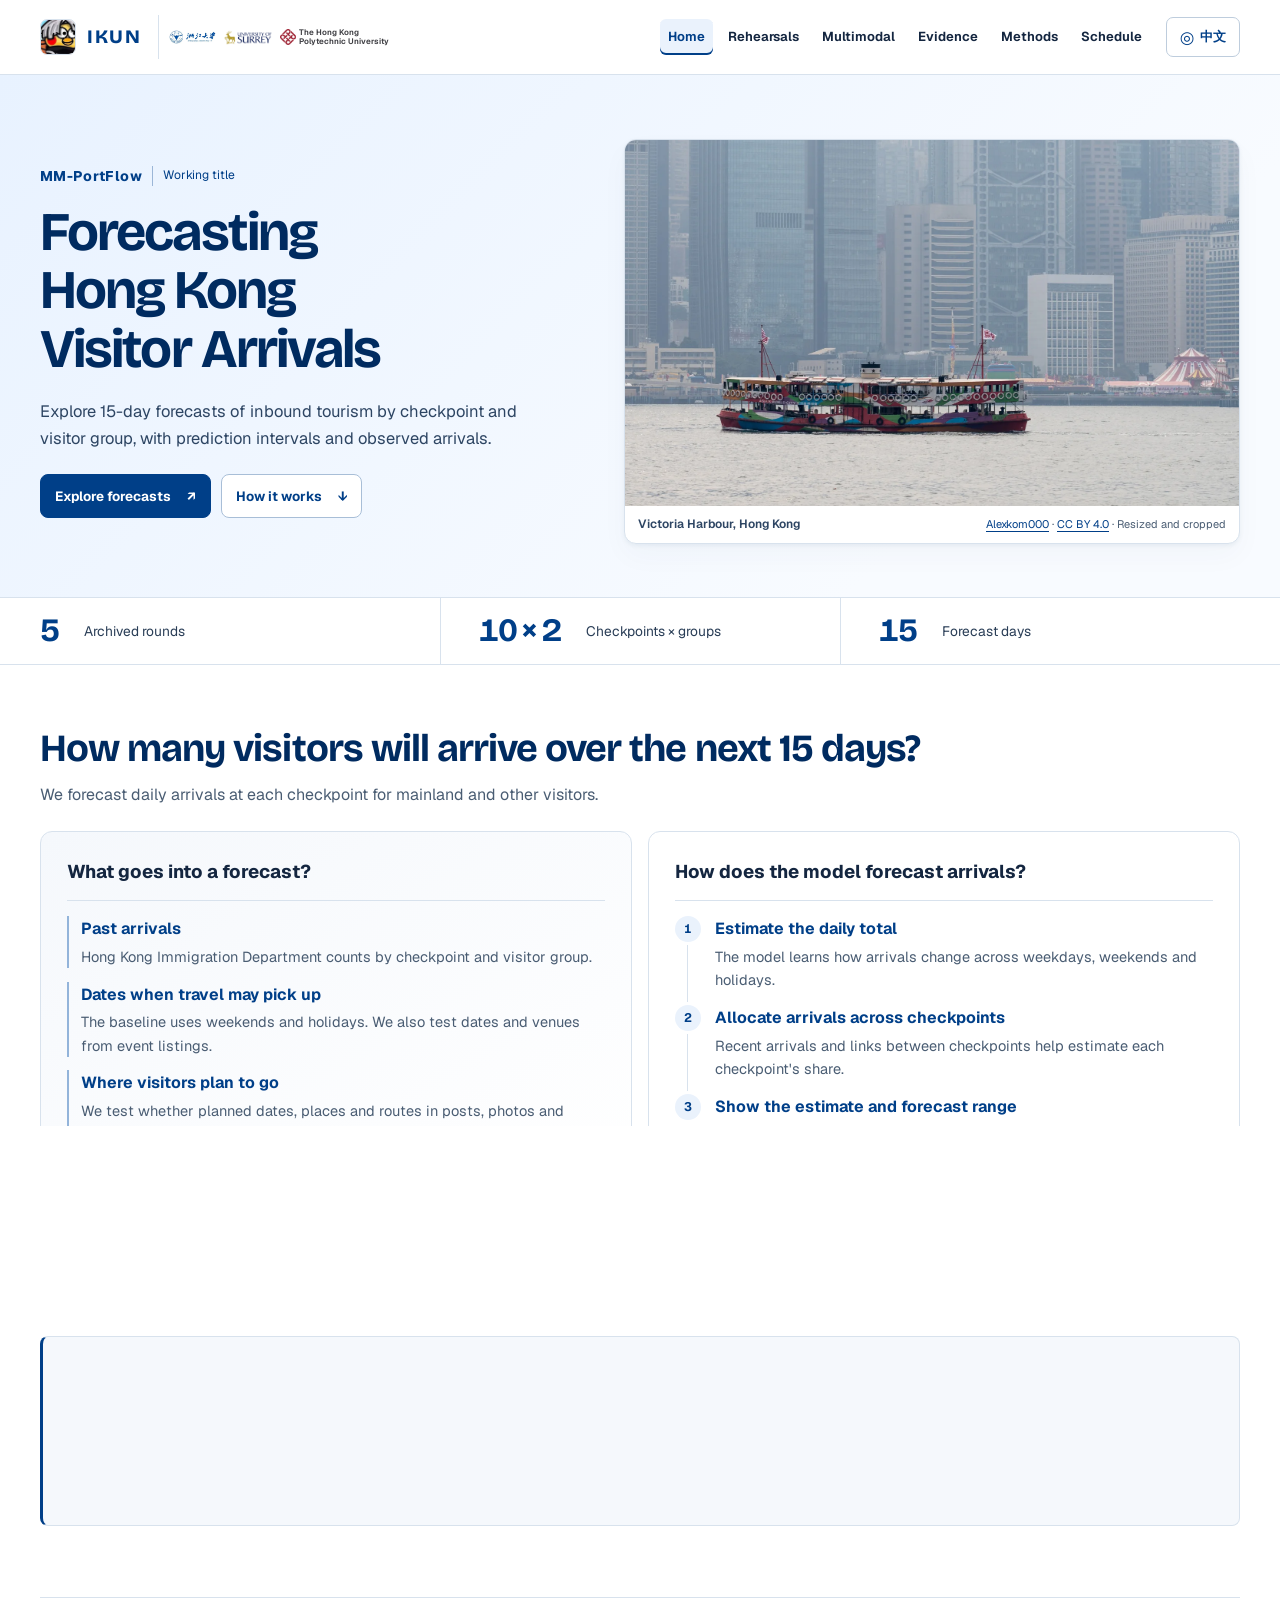
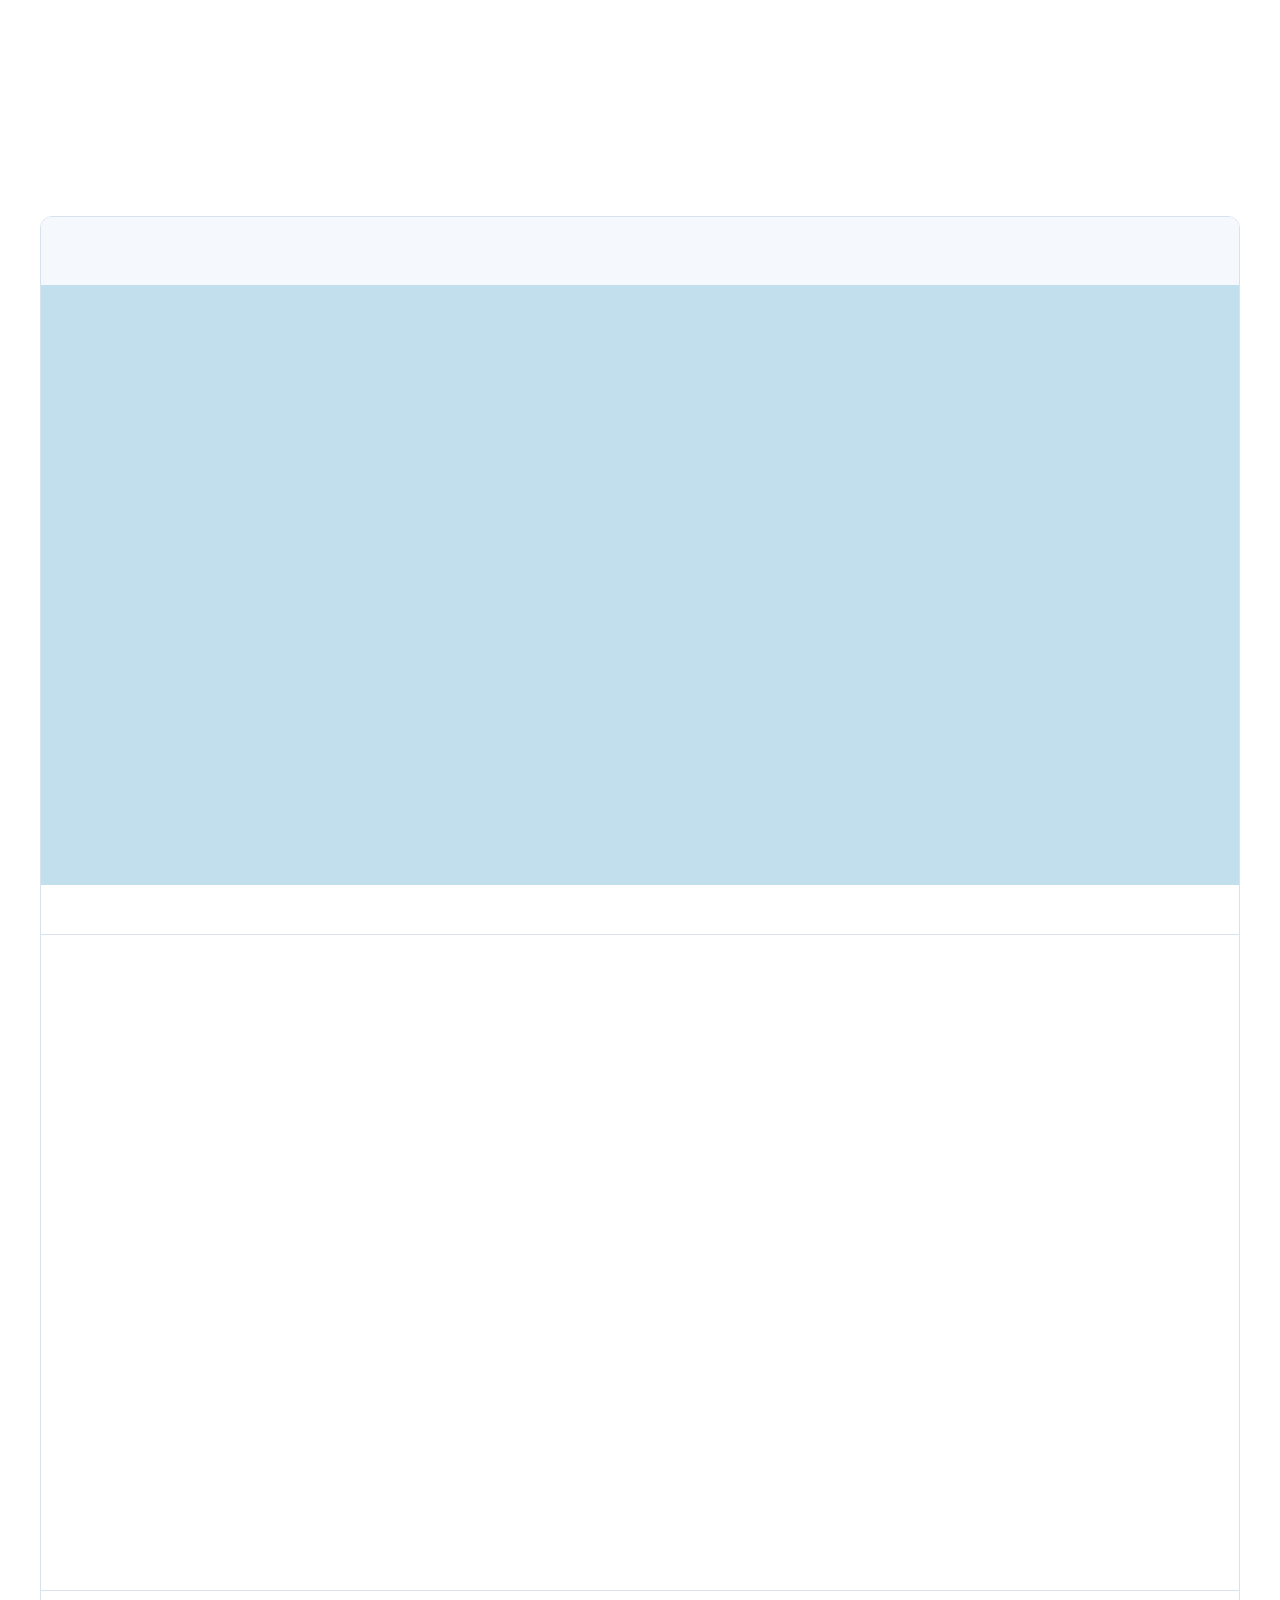
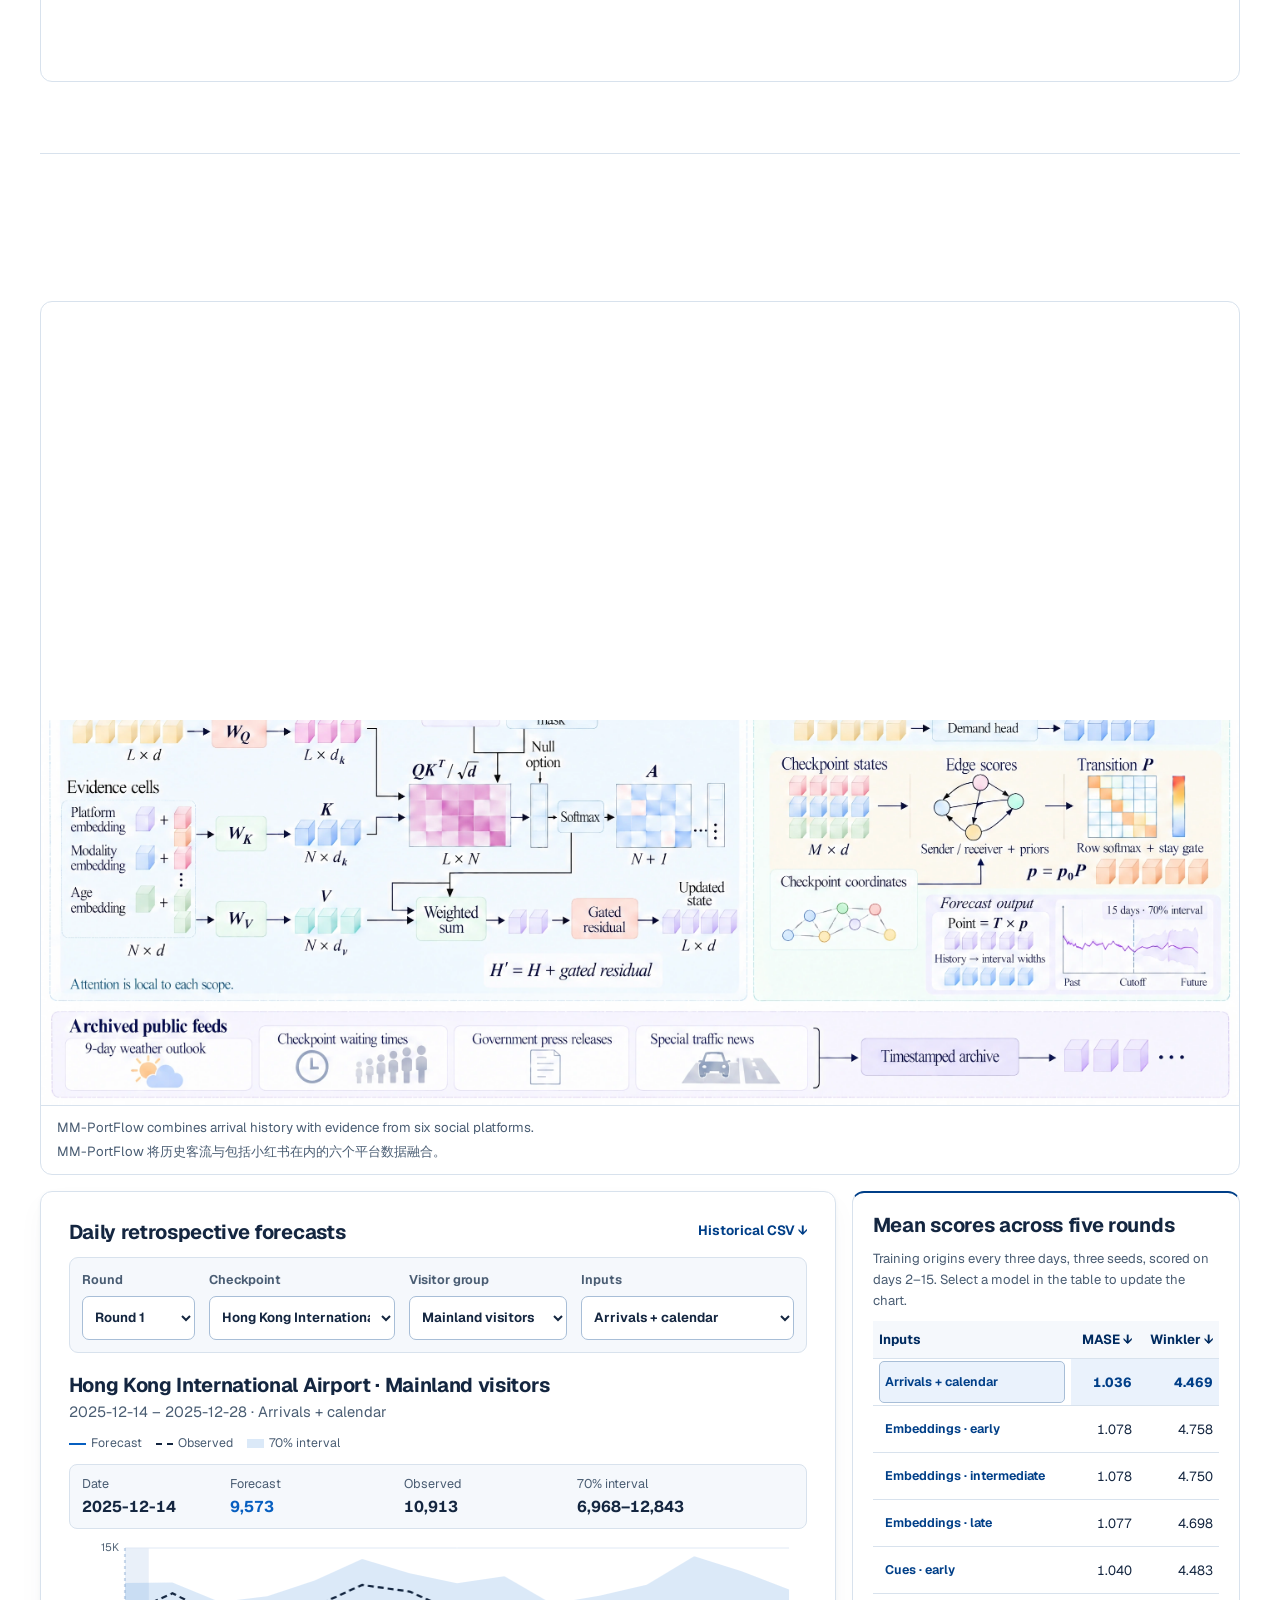
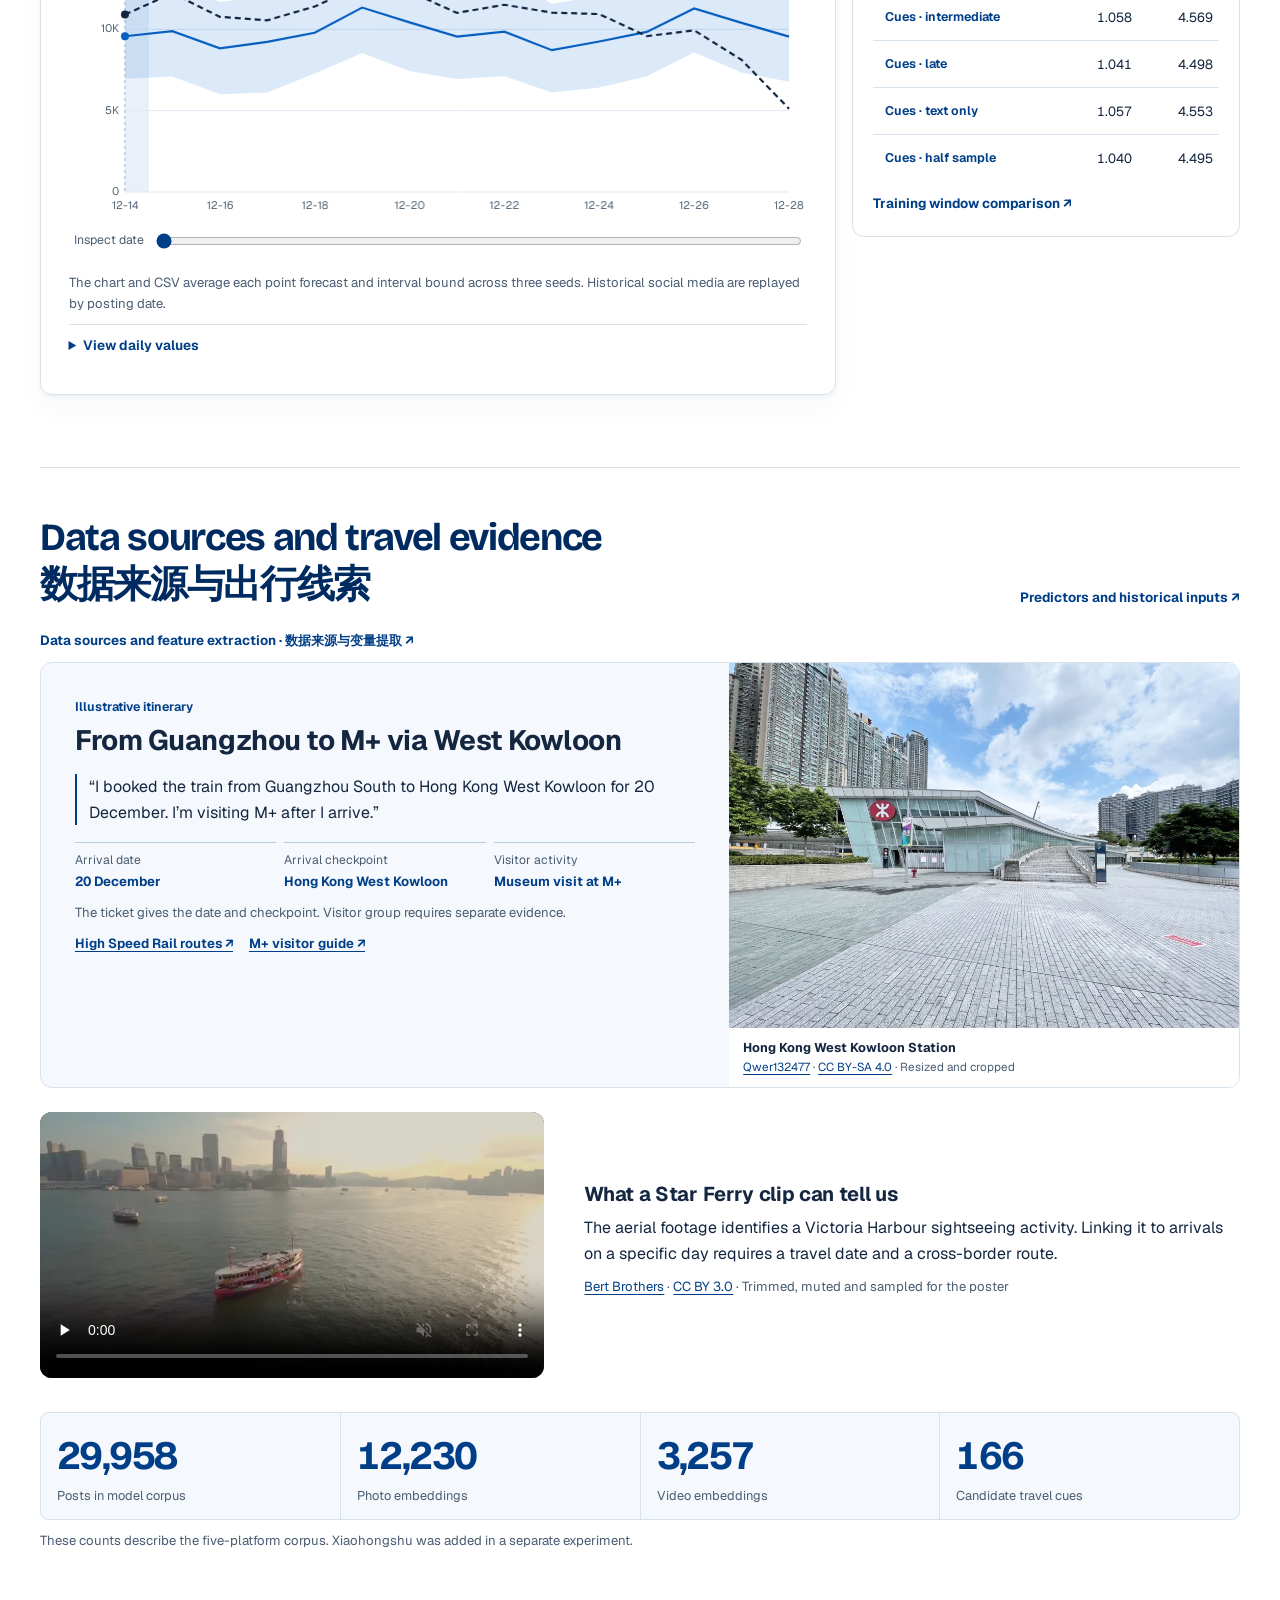
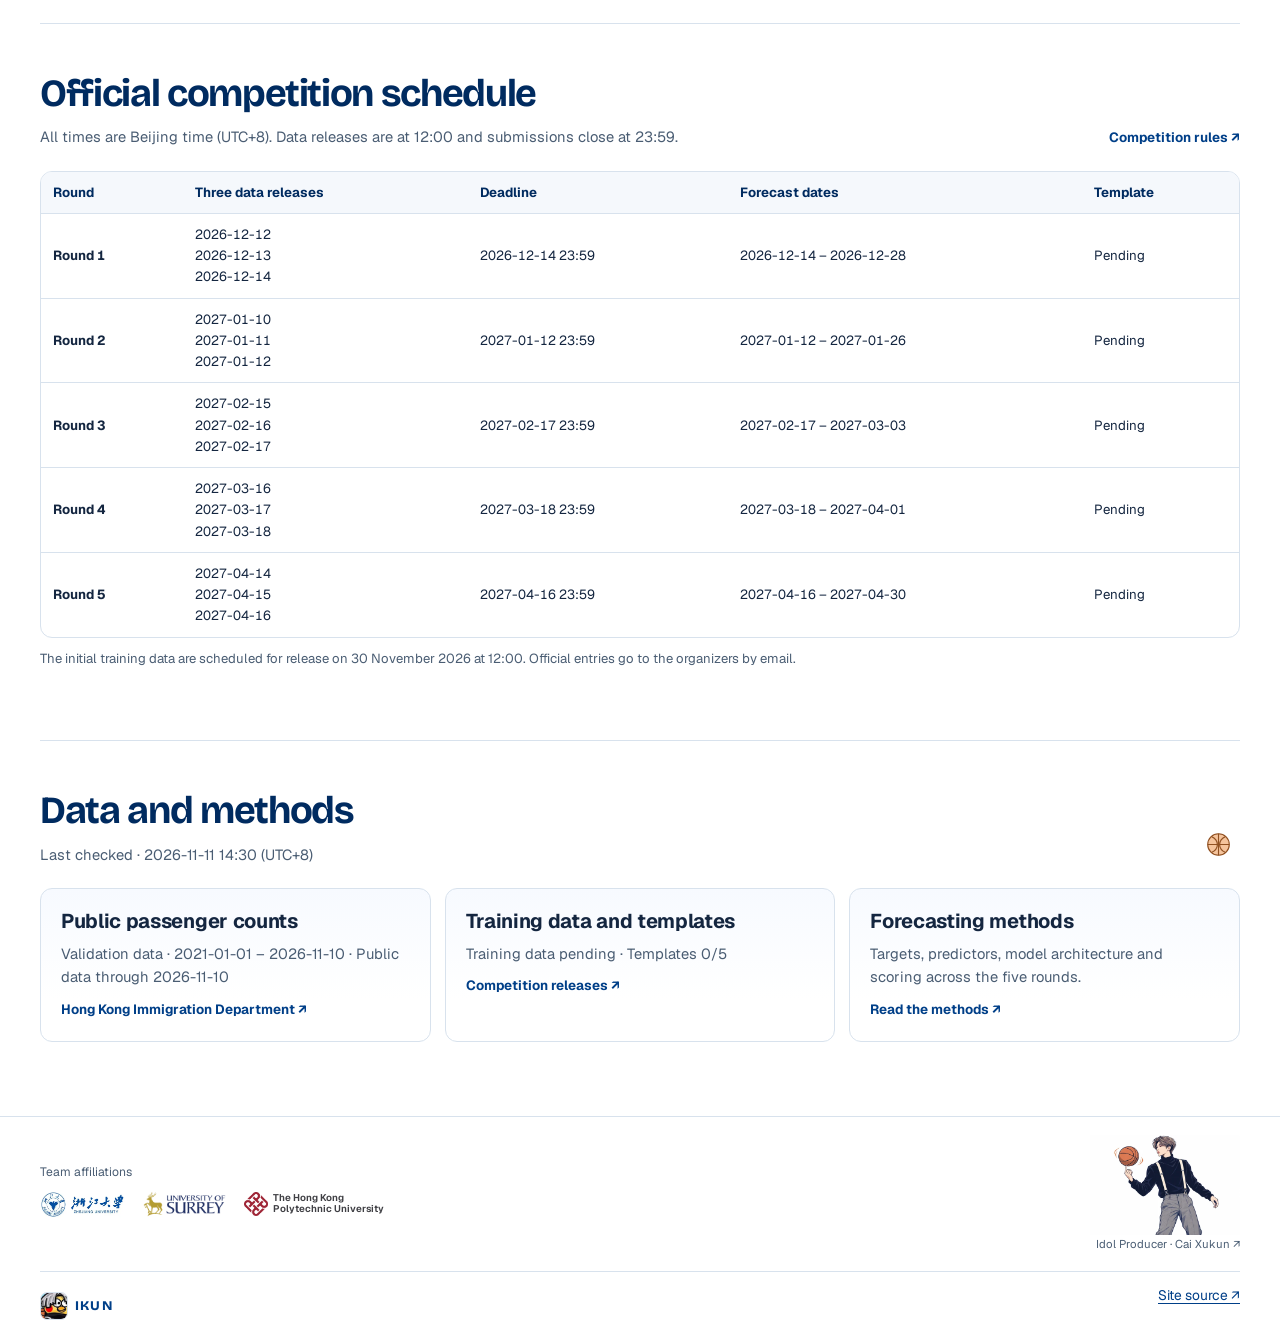
==== commit 33d743be: "Add checkpoint forecast explorer and refine research figures" ====
--- a/site/index.html
+++ b/site/index.html
@@ -7,20 +7,26 @@
   <title>Hong Kong Visitor Arrivals | IKUN</title>
   <link rel="icon" href="assets/ikun-avatar.png" type="image/png">
   <script src="language.js?v=rehearsals"></script>
-  <link rel="stylesheet" href="style.css?v=checkpoint-map">
+  <link rel="stylesheet" href="style.css?v=checkpoint-detail">
   <link rel="stylesheet" href="guide.css?v=white-header">
   <script defer src="rehearsal.js"></script>
   <script defer src="multimodal.js"></script>
   <script defer src="sources.js"></script>
-  <script defer src="app.js?v=checkpoint-map"></script>
+  <script defer src="app.js?v=checkpoint-detail"></script>
   <script defer src="checkpoint-locations.js"></script>
-  <script defer src="checkpoint-map.js"></script>
+  <script defer src="checkpoint-evidence.js"></script>
+  <script defer src="checkpoint-map.js?v=detail"></script>
 </head>
 <body>
   <a class="skip-link" href="#top"><span class="copy-en">Skip to content</span><span class="copy-zh">跳到正文</span></a>
   <header class="masthead">
     <div class="wrap nav">
       <a class="brand" aria-label="IKUN" href="#top"><img class="team-avatar" src="assets/ikun-avatar.png" alt="" width="36" height="36"><span>IKUN</span></a>
+      <div class="affiliations mast-affiliations" role="group" aria-label="Team affiliations" data-zh-aria="队伍成员所在院校">
+        <a href="https://www.zju.edu.cn/english/" aria-label="Zhejiang University" data-zh-aria="浙江大学"><img class="zju-mark" src="assets/zhejiang-university-lockup.webp" width="664" height="210" alt=""></a>
+        <a href="https://www.surrey.ac.uk/" aria-label="University of Surrey" data-zh-aria="萨里大学"><img class="surrey-mark" src="assets/university-of-surrey-lockup.webp" width="918" height="288" alt=""></a>
+        <a class="polyu-link" href="https://www.polyu.edu.hk/"><span class="polyu-emblem" aria-hidden="true"><img class="polyu-mark" src="assets/hong-kong-polytechnic.webp" width="450" height="86" alt=""></span><span lang="en">The Hong Kong<br>Polytechnic University</span></a>
+      </div>
       <nav aria-label="Main navigation" data-zh-aria="主要导航">
         <a href="index.html" aria-current="page"><span class="copy-en">Home</span><span class="copy-zh">首页</span></a>
         <a href="rehearsals.html"><span class="copy-en">Rehearsals</span><span class="copy-zh">历史模拟</span></a>
@@ -117,35 +123,6 @@
           </div>
           <a class="text-link" href="methods.html#target-title"><span lang="en">Forecast targets</span> <span lang="zh-Hans">预测对象</span> ↗</a>
         </div>
-        <figure class="architecture-figure source-figure">
-          <a class="architecture-image" href="assets/hong-kong-checkpoints.webp" aria-label="Open the full-size Hong Kong checkpoint map" data-zh-aria="查看香港口岸高清地图"><img src="assets/hong-kong-checkpoints.webp" width="2440" height="1400" loading="lazy" alt="City maps of the Pearl River Estuary, Hong Kong and Victoria Harbour with ten numbered historical rehearsal checkpoints." data-zh-alt="珠江口、香港和维多利亚港城市区位图，标有历史模拟使用的 10 个入境口岸。"></a>
-          <figcaption>
-            <div class="source-figure-bar">
-              <p><span lang="en">Air, road, rail and sea crossings</span><span lang="zh-Hans">航空、公路、铁路和海路口岸</span></p>
-              <a class="architecture-full" href="assets/hong-kong-checkpoints.pdf" download><span lang="en">Download map PDF ↓</span><span lang="zh-Hans">下载地图 PDF ↓</span></a>
-            </div>
-            <div class="study-area-key">
-              <p><span lang="en">The dashed boxes locate Hong Kong within the Pearl River Estuary and enlarge the rail and ferry terminals around Victoria Harbour.</span><span lang="zh-Hans">珠江口小图中的虚线框标出香港主图范围，主图中的虚线框标出维港高铁站与客轮码头的放大范围。</span></p>
-              <details>
-                <summary><span lang="en">Checkpoint names</span> · <span lang="zh-Hans">口岸名称</span></summary>
-                <ol>
-                  <li><span lang="en">Hong Kong International Airport</span> · <span lang="zh-Hans">香港国际机场</span></li>
-                  <li><span lang="en">Hong Kong–Zhuhai–Macao Bridge Hong Kong Port</span> · <span lang="zh-Hans">港珠澳大桥香港口岸</span></li>
-                  <li><span lang="en">Shenzhen Bay</span> · <span lang="zh-Hans">深圳湾</span></li>
-                  <li><span lang="en">Lok Ma Chau Spur Line</span> · <span lang="zh-Hans">落马洲支线</span></li>
-                  <li><span lang="en">Lo Wu</span> · <span lang="zh-Hans">罗湖</span></li>
-                  <li><span lang="en">Man Kam To</span> · <span lang="zh-Hans">文锦渡</span></li>
-                  <li><span lang="en">Heung Yuen Wai</span> · <span lang="zh-Hans">香园围</span></li>
-                  <li><span lang="en">West Kowloon High-Speed Rail</span> · <span lang="zh-Hans">西九龙高铁站</span></li>
-                  <li><span lang="en">China Ferry Terminal</span> · <span lang="zh-Hans">中国客运码头</span></li>
-                  <li><span lang="en">Macau Ferry Terminal</span> · <span lang="zh-Hans">港澳客轮码头</span></li>
-                </ol>
-              </details>
-              <p class="method-links"><a href="https://portal.csdi.gov.hk/csdi-webpage/dataset/immd_rcd_1633320081376_19895"><span lang="en">Checkpoint coordinates</span> · <span lang="zh-Hans">口岸坐标</span></a><a href="https://www.openstreetmap.org/copyright"><span lang="en">© OpenStreetMap contributors</span></a><a href="https://registry.opendata.aws/copernicus-dem/"><span lang="en">Copernicus water mask</span> · <span lang="zh-Hans">水体数据</span></a><a href="https://github.com/Brad-zqh/hong-kong-arrivals-outlook/tree/main/reproduction/maps"><span lang="en">Python map code</span> · <span lang="zh-Hans">地图复现代码</span></a></p>
-              <p class="map-credit" lang="en">WGS 84 / UTM 50N. Produced using Copernicus WorldDEM-30 © DLR e.V. 2010-2014 and © Airbus Defence and Space GmbH 2014-2018 provided under COPERNICUS by the European Union and ESA; all rights reserved.</p>
-            </div>
-          </figcaption>
-        </figure>
         <div id="checkpoint-explorer" class="checkpoint-explorer card" hidden>
           <div class="checkpoint-toolbar">
             <div role="group" aria-label="Map views" data-zh-aria="地图范围">
@@ -163,7 +140,47 @@
           </div>
           <div class="checkpoint-selection">
             <p aria-live="polite"><strong class="checkpoint-name"></strong> <span class="checkpoint-mode"></span></p>
-            <a class="text-link checkpoint-forecast" href="rehearsals.html"><span class="copy-en">View this checkpoint’s forecasts ↗</span><span class="copy-zh">查看该口岸的历史预测 ↗</span></a>
+            <div class="method-links">
+              <a class="text-link" href="#checkpoint-details"><span class="copy-en">Forecast &amp; evidence ↓</span><span class="copy-zh">预测与数据 ↓</span></a>
+              <a class="text-link checkpoint-forecast" href="rehearsals.html"><span class="copy-en">Full rehearsal ↗</span><span class="copy-zh">完整历史模拟 ↗</span></a>
+            </div>
+          </div>
+          <div class="checkpoint-details" id="checkpoint-details">
+            <section class="checkpoint-pane" aria-labelledby="map-forecast-title">
+              <h3 id="map-forecast-title"><span lang="en">Historical forecast</span> <span lang="zh-Hans">历史预测</span></h3>
+              <div class="filters media-filters checkpoint-filters">
+                <label><span class="copy-en">Round</span><span class="copy-zh">轮次</span><select id="checkpoint-round"></select></label>
+                <label><span class="copy-en">Visitor group</span><span class="copy-zh">客群</span><select id="checkpoint-group"></select></label>
+                <label><span class="copy-en">Model</span><span class="copy-zh">模型</span><select id="checkpoint-model"></select></label>
+              </div>
+              <ul class="legend" aria-label="Chart legend" data-zh-aria="预测图例">
+                <li><i class="forecast-key"></i><span class="copy-en">Forecast</span><span class="copy-zh">预测</span></li><li><i class="actual-key"></i><span class="copy-en">Observed</span><span class="copy-zh">实况</span></li><li><i class="interval-key"></i><span class="copy-en">70% interval</span><span class="copy-zh">70% 区间</span></li>
+              </ul>
+              <div class="chart-surface">
+                <div class="chart-readout" id="checkpoint-readout"></div>
+                <canvas id="checkpoint-chart" role="img" aria-label="Fifteen-day checkpoint forecast" data-zh-aria="口岸的 15 日预测曲线"></canvas>
+                <label class="chart-scrubber"><span><span class="copy-en">Inspect date</span><span class="copy-zh">选择日期</span></span><input id="checkpoint-day" type="range" min="0" max="14" value="0"></label>
+              </div>
+            </section>
+            <section class="checkpoint-pane" aria-labelledby="map-evidence-title">
+              <h3 id="map-evidence-title"><span lang="en">Multimodal evidence</span> <span lang="zh-Hans">多模态数据</span></h3>
+              <p class="caption"><span class="copy-en">Research corpus coverage by platform and media type.</span><span class="copy-zh">研究语料按平台和模态统计。</span> <span id="checkpoint-evidence-dates"></span></p>
+              <div class="table-scroll">
+                <table class="checkpoint-evidence-table">
+                  <thead><tr><th scope="col"><span class="copy-en">Platform</span><span class="copy-zh">平台</span></th><th scope="col"><span class="copy-en">Text</span><span class="copy-zh">正文</span></th><th scope="col"><span class="copy-en">Photo</span><span class="copy-zh">照片</span></th><th scope="col"><span class="copy-en">Cover</span><span class="copy-zh">封面</span></th><th scope="col"><span class="copy-en">Video</span><span class="copy-zh">视频</span></th></tr></thead>
+                  <tbody id="checkpoint-evidence-rows"></tbody>
+                </table>
+              </div>
+              <p class="caption" id="checkpoint-evidence-empty" hidden><span class="copy-en">The encoded corpus has no media uniquely matched to this checkpoint.</span><span class="copy-zh">当前编码语料中没有能唯一匹配到该口岸的图文视频。</span></p>
+              <div id="checkpoint-open-example"></div>
+              <a class="text-link" href="methods.html#data-source-map"><span class="copy-en">How checkpoint cues are extracted ↗</span><span class="copy-zh">口岸线索如何提取 ↗</span></a>
+            </section>
+          </div>
+          <div class="checkpoint-credits method-links">
+            <a href="https://portal.csdi.gov.hk/csdi-webpage/dataset/immd_rcd_1633320081376_19895"><span class="copy-en">Checkpoint coordinates</span><span class="copy-zh">口岸坐标</span></a>
+            <a href="https://www.openstreetmap.org/copyright">© OpenStreetMap contributors</a>
+            <a href="https://registry.opendata.aws/copernicus-dem/"><span class="copy-en">Copernicus water mask</span><span class="copy-zh">Copernicus 水体数据</span></a>
+            <small lang="en">Produced using Copernicus WorldDEM-30 © DLR e.V. 2010-2014 and © Airbus Defence and Space GmbH 2014-2018 provided under COPERNICUS by the European Union and ESA; all rights reserved.</small>
           </div>
         </div>
       </section>
@@ -174,7 +191,7 @@
           <a class="text-link" href="methods.html#architecture"><span class="copy-en">Architecture ↗</span><span class="copy-zh">算法流程 ↗</span></a>
         </div>
         <figure class="architecture-figure">
-          <a class="architecture-image" href="methods.html#architecture" aria-label="Explore the MM-PortFlow architecture" data-zh-aria="查看 MM-PortFlow 模型架构"><img src="assets/mm-portflow-sunburst.webp?v=integrated-structure" width="2880" height="1929" loading="lazy" alt="MM-PortFlow combines six platforms, arrival records, calendars and checkpoint coordinates through multimodal evidence attention and directed routing." data-zh-alt="MM-PortFlow 把六平台图文视频、历史客流、日历和口岸坐标纳入多模态注意力和有向口岸分流。"></a>
+          <a class="architecture-image" href="methods.html#architecture" aria-label="Explore the MM-PortFlow architecture" data-zh-aria="查看 MM-PortFlow 模型架构"><img src="assets/mm-portflow-sunburst.webp?v=history-branches" width="2880" height="1929" loading="lazy" alt="MM-PortFlow combines six platforms, arrival records, calendars and checkpoint coordinates through multimodal evidence attention and directed routing." data-zh-alt="MM-PortFlow 把六平台图文视频、历史客流、日历和口岸坐标纳入多模态注意力和有向口岸分流。"></a>
           <figcaption><p lang="en">MM-PortFlow combines arrival history with evidence from six social platforms.</p><p lang="zh-Hans">MM-PortFlow 将历史客流与包括小红书在内的六个平台数据融合。</p></figcaption>
         </figure>
         <div class="experiment-grid">
@@ -244,7 +261,7 @@
             <figcaption><strong><span class="copy-en">Hong Kong West Kowloon Station</span><span class="copy-zh">香港西九龙站</span></strong><small><a href="https://commons.wikimedia.org/wiki/File:Hong_Kong_West_Kowloon_Station_exterior%EF%BC%88West%EF%BC%892021_08_part2.jpg">Qwer132477</a> · <a href="https://creativecommons.org/licenses/by-sa/4.0/">CC BY-SA 4.0</a> · <span><span class="copy-en">Resized and cropped</span><span class="copy-zh">缩放及裁切</span></span></small></figcaption>
           </figure>
         </article>
-        <article class="harbour-example">
+        <article class="harbour-example" id="harbour-clip">
           <video controls muted playsinline preload="none" poster="assets/star-ferry.webp" aria-label="Silent clip of the Star Ferry on Victoria Harbour" data-zh-aria="天星小轮驶过维港的无声短片">
             <source src="assets/star-ferry.mp4" type="video/mp4">
           </video>
@@ -273,7 +290,7 @@
         <p class="caption"><span class="copy-en">The initial training data are scheduled for release on 30 November 2026 at 12:00. Official entries go to the organizers by email.</span><span class="copy-zh">首次训练库计划于 2026-11-30 12:00 发布。官方提交材料通过组委会指定邮箱提交。</span></p>
       </section>
       <section id="sources" aria-labelledby="sources-title">
-        <div class="section-heading"><div><h2 id="sources-title"><span class="copy-en">Data and methods</span><span class="copy-zh">数据与方法</span></h2><p id="checked"></p></div></div>
+          <div class="section-heading"><div><h2 id="sources-title"><span class="copy-en">Data and methods</span><span class="copy-zh">数据与方法</span></h2><p id="checked"></p></div><a class="court-jump" href="#ikun-court" aria-label="Meet Team IKUN" data-zh-aria="看 IKUN 的篮球彩蛋"><svg viewBox="0 0 30 30" aria-hidden="true"><circle cx="15" cy="15" r="12"/><path d="M3 15h24M15 3v24M7 6c9 4 9 14 0 18M23 6c-9 4-9 14 0 18"/></svg></a></div>
         <div class="sources">
           <article class="card source-card"><h3><span class="copy-en">Public passenger counts</span><span class="copy-zh">公开历史客流</span></h3><p id="passenger-status"></p><a class="text-link" href="https://data.gov.hk/en-data/dataset/hk-immd-set5-statistics-daily-passenger-traffic"><span class="copy-en">Hong Kong Immigration Department ↗</span><span class="copy-zh">香港入境事务处 ↗</span></a></article>
           <article class="card source-card"><h3><span class="copy-en">Training data and templates</span><span class="copy-zh">训练库与提交模板</span></h3><p id="template-status"></p><a class="text-link" href="https://tourismforecasting.net/tfc/data_release.html#submission-templates"><span class="copy-en">Competition releases ↗</span><span class="copy-zh">组委会数据发布页 ↗</span></a></article>
@@ -283,14 +300,18 @@
     </div>
   </main>
   <footer>
-    <div class="wrap footer">
+    <div class="wrap footer footer-home">
       <div class="affiliations" role="group" aria-labelledby="affiliations-label">
         <span class="affiliations-label" id="affiliations-label"><span class="copy-en">Team affiliations</span><span class="copy-zh">队伍成员所在院校</span></span>
         <a href="https://www.zju.edu.cn/english/" aria-label="Zhejiang University" data-zh-aria="浙江大学"><img class="zju-mark" src="assets/zhejiang-university-lockup.webp" width="664" height="210" alt=""></a>
         <a href="https://www.surrey.ac.uk/" aria-label="University of Surrey" data-zh-aria="萨里大学"><img class="surrey-mark" src="assets/university-of-surrey-lockup.webp" width="918" height="288" alt=""></a>
         <a class="polyu-link" href="https://www.polyu.edu.hk/"><span class="polyu-emblem" aria-hidden="true"><img class="polyu-mark" src="assets/hong-kong-polytechnic.webp" width="450" height="86" alt=""></span><span lang="en">The Hong Kong<br>Polytechnic University</span></a>
       </div>
-      <div class="footer-links"><span><span class="copy-en">Team IKUN</span><span class="copy-zh">IKUN 参赛队</span></span><a href="https://github.com/Brad-zqh/hong-kong-arrivals-outlook"><span class="copy-en">Site source ↗</span><span class="copy-zh">网站源码 ↗</span></a></div>
+      <a id="ikun-court" class="footer-court" href="https://www.iq.com/wiki/zh_cn/album/偶像练习生-个人混剪之蔡徐坤-2018-19rrfhhdm8" aria-label="Idol Producer · Cai Xukun" data-zh-aria="《偶像练习生》蔡徐坤片段">
+        <img src="assets/ikun-court.webp" width="500" height="333" alt="" loading="lazy">
+        <span><span class="copy-en">Idol Producer · Cai Xukun ↗</span><span class="copy-zh">《偶像练习生》· 蔡徐坤 ↗</span></span>
+      </a>
+      <div class="footer-links"><a class="brand footer-brand" href="index.html"><img class="team-avatar" src="assets/ikun-avatar.png" width="28" height="28" alt=""><span>IKUN</span></a><a href="https://github.com/Brad-zqh/hong-kong-arrivals-outlook"><span class="copy-en">Site source ↗</span><span class="copy-zh">网站源码 ↗</span></a></div>
     </div>
   </footer>
 </body>
--- a/site/style.css
+++ b/site/style.css
@@ -54,6 +54,11 @@
 }
 .nav { display: flex; align-items: center; gap: 16px; min-height: 74px; }
 .nav nav { margin-left: auto; }
+.nav .mast-affiliations { flex-wrap: nowrap; gap: 8px; padding-inline-start: 10px; border-inline-start: 1px solid var(--line); }
+.nav .mast-affiliations img { height: 15px; }
+.nav .mast-affiliations .polyu-emblem { width: 16px; height: 16px; }
+.nav .mast-affiliations .polyu-mark { height: 16px; }
+.nav .mast-affiliations .polyu-link { gap: 3px; font-size: .50rem; white-space: nowrap; }
 .language-toggle { min-width: 74px; min-height: 40px; padding: 6px 9px; display: inline-flex; align-items: center; justify-content: center; gap: 6px; color: var(--accent); background: #fff; border: 1px solid #becddd; border-radius: 7px; font-size: .83rem; font-weight: 650; white-space: nowrap; }
 .language-toggle:hover { background: var(--tint); border-color: var(--accent); }
 .language-icon { font-size: 1.05rem; }
@@ -200,6 +205,8 @@
 .source-card { background: linear-gradient(180deg, #f7faff, #fff 72%); }
 footer { background: #fff; border-top: 1px solid var(--line); color: var(--muted); font-size: .86rem; }
 .footer { padding-block: 18px 16px; }
+.footer-home { display: grid; grid-template-columns: minmax(0, 1fr) auto; align-items: center; gap: 10px 18px; }
+.footer-home .footer-links { grid-column: 1 / -1; }
 .affiliations { display: flex; flex-wrap: wrap; align-items: center; gap: 0 18px; }
 .affiliations-label { flex-basis: 100%; font-size: .76rem; }
 .affiliations a { display: inline-flex; align-items: center; min-height: 44px; }
@@ -212,6 +219,14 @@
 .affiliations .polyu-mark { display: block; width: auto; max-width: none; height: 24px; }
 .footer-links { display: flex; flex-wrap: wrap; justify-content: space-between; gap: 6px 12px; margin-top: 8px; padding-top: 12px; border-top: 1px solid var(--line); }
 .footer-links > span { color: var(--navy); font-weight: 650; }
+.footer-links .footer-brand { font-size: .83rem; gap: 7px; }
+.footer-court { justify-self: end; display: grid; justify-items: end; color: var(--muted); font-size: .71rem; text-decoration: none; }
+.footer-court:hover { text-decoration: underline; }
+.footer-court img { display: block; max-width: 150px; height: auto; }
+.court-jump { display: grid; place-items: center; width: 44px; height: 44px; border-radius: 50%; }
+.court-jump svg { width: 27px; height: 27px; fill: #f5c49c; stroke: #905021; stroke-width: 1.25; }
+.court-jump svg path { fill: none; }
+.court-jump:hover { background: #fff4e8; }
 
 .hero-content { display: flex; align-items: end; justify-content: space-between; gap: 16px; padding-block: 38px; }
 .method-hero .intro { max-width: 64ch; }
@@ -250,11 +265,21 @@
 .source-figure-bar { display: flex; flex-wrap: wrap; align-items: center; justify-content: space-between; gap: 0 12px; padding-inline: 16px; background: var(--paper); }
 .source-figure-bar .architecture-full { align-items: center; min-height: 44px; }
 .source-figure-bar p { display: flex; flex-wrap: wrap; column-gap: 8px; padding-block: 5px; font-size: .83rem; }
-.study-area-key { display: grid; gap: 8px; padding: 12px 16px; border-top: 1px solid var(--line); }
-.study-area-key > p:first-child > span { display: block; }
-.study-area-key ol { display: grid; grid-template-columns: repeat(auto-fit, minmax(min(100%, 21rem), 1fr)); gap: 3px 20px; margin: 0; padding-inline-start: 22px; }
-.study-area-key .method-links { margin-top: 0; }
-.map-credit { font-size: .77rem; }
+.checkpoint-details { display: grid; grid-template-columns: minmax(0, 1.3fr) minmax(0, 1fr); border-top: 1px solid var(--line); }
+.checkpoint-details .checkpoint-pane { min-width: 0; padding: 16px; margin: 0; border-top: 0; }
+.checkpoint-pane + .checkpoint-pane { border-left: 1px solid var(--line); }
+.checkpoint-pane h3 { margin-bottom: 10px; }
+.checkpoint-pane [lang="zh-Hans"] { margin-inline-start: .4em; }
+.checkpoint-filters { grid-template-columns: repeat(2, minmax(0, 1fr)); margin-bottom: 9px; }
+.checkpoint-filters label:last-child { grid-column: 1 / -1; }
+.checkpoint-pane .chart-readout { grid-template-columns: repeat(2, minmax(0, 1fr)); }
+#checkpoint-chart { display: block; width: 100%; height: 205px; }
+.checkpoint-credits { padding: 10px 16px; border-top: 1px solid var(--line); }
+.checkpoint-credits small { flex-basis: 100%; color: var(--muted); }
+#checkpoint-open-example { margin-block: 12px; }
+#checkpoint-open-example:empty { display: none; }
+#checkpoint-open-example img { display: block; width: 100%; max-height: 170px; object-fit: cover; border-radius: 6px; }
+#checkpoint-open-example small { display: block; margin-top: 3px; color: var(--muted); }
 .checkpoint-explorer { overflow: hidden; }
 .checkpoint-toolbar, .checkpoint-selection { display: flex; align-items: center; justify-content: space-between; flex-wrap: wrap; gap: 10px 16px; padding: 12px 16px; }
 .checkpoint-toolbar { background: var(--paper); }
@@ -297,26 +322,35 @@
   .method-flow { grid-template-columns: repeat(2, minmax(0, 1fr)); }
   .sources { grid-template-columns: repeat(2, minmax(0, 1fr)); }
 }
+@media (max-width: 1040px) {
+  html { scroll-padding-top: 105px; }
+  .nav { display: grid; grid-template-columns: auto minmax(0, 1fr) auto; gap: 0 8px; padding-block: 4px; }
+  .language-toggle { grid-column: 3; grid-row: 1; }
+  .nav nav { grid-column: 1 / -1; width: 100%; justify-content: center; }
+  .nav .mast-affiliations { padding-inline-start: 8px; }
+  .method-nav { top: 110px; }
+}
 @media (max-width: 760px) {
-  html { scroll-padding-top: 105px; }
-  .nav { display: grid; grid-template-columns: 1fr auto; gap: 0 12px; padding-block: 4px; }
-  .language-toggle { grid-column: 2; grid-row: 1; }
-  .nav nav { grid-column: 1 / -1; width: 100%; justify-content: center; }
-  .method-nav { top: 110px; }
+  .nav .mast-affiliations .polyu-link > [lang] { position: absolute; width: 1px; height: 1px; clip-path: inset(50%); overflow: hidden; }
 }
 @media (max-width: 680px) {
+  .footer-home { grid-template-columns: minmax(0, 1fr); }
+  .footer-court img { max-width: 113px; }
   .architecture-details dl { grid-template-columns: 1fr; }
   .wrap { width: calc(100% - 32px); }
   .brand { font-size: .83rem; gap: 5px; }
   .affiliations { column-gap: 12px; }
   .language-toggle { min-width: 51px; min-height: 36px; font-size: .76rem; padding-inline: 5px; }
   .language-icon { display: none; }
-  .nav nav { display: grid; grid-template-columns: repeat(6, minmax(0, 1fr)); gap: 2px; }
-  .nav nav a { display: grid; place-content: center; min-height: 41px; padding: 5px 1px; text-align: center; font-size: .74rem; white-space: normal; }
+  .nav nav { min-width: 0; justify-content: space-between; gap: 3px; overflow-x: auto; scrollbar-width: thin; }
+  .nav nav a { display: grid; flex: 0 0 auto; place-content: center; min-height: 41px; padding: 5px 4px; text-align: center; font-size: .70rem; }
+  .nav nav a:focus-visible { outline-offset: -3px; }
   .checkpoint-toolbar label { display: grid; width: 100%; gap: 4px; }
   .checkpoint-toolbar select { width: 100%; }
   .checkpoint-map-canvas { min-width: 580px; }
   .checkpoint-map-canvas.is-zoomed { min-width: 820px; }
+  .checkpoint-details { grid-template-columns: minmax(0, 1fr); }
+  .checkpoint-details .checkpoint-pane + .checkpoint-pane { border-left: 0; border-top: 1px solid var(--line); }
   .team-avatar { width: 31px; height: 31px; }
   .hero-grid { grid-template-columns: minmax(0, 1fr); gap: 19px; padding-block: 24px 19px; }
   h1 { font-size: clamp(2.15rem, 9.25vw, 3.25rem); margin-block: 12px; }
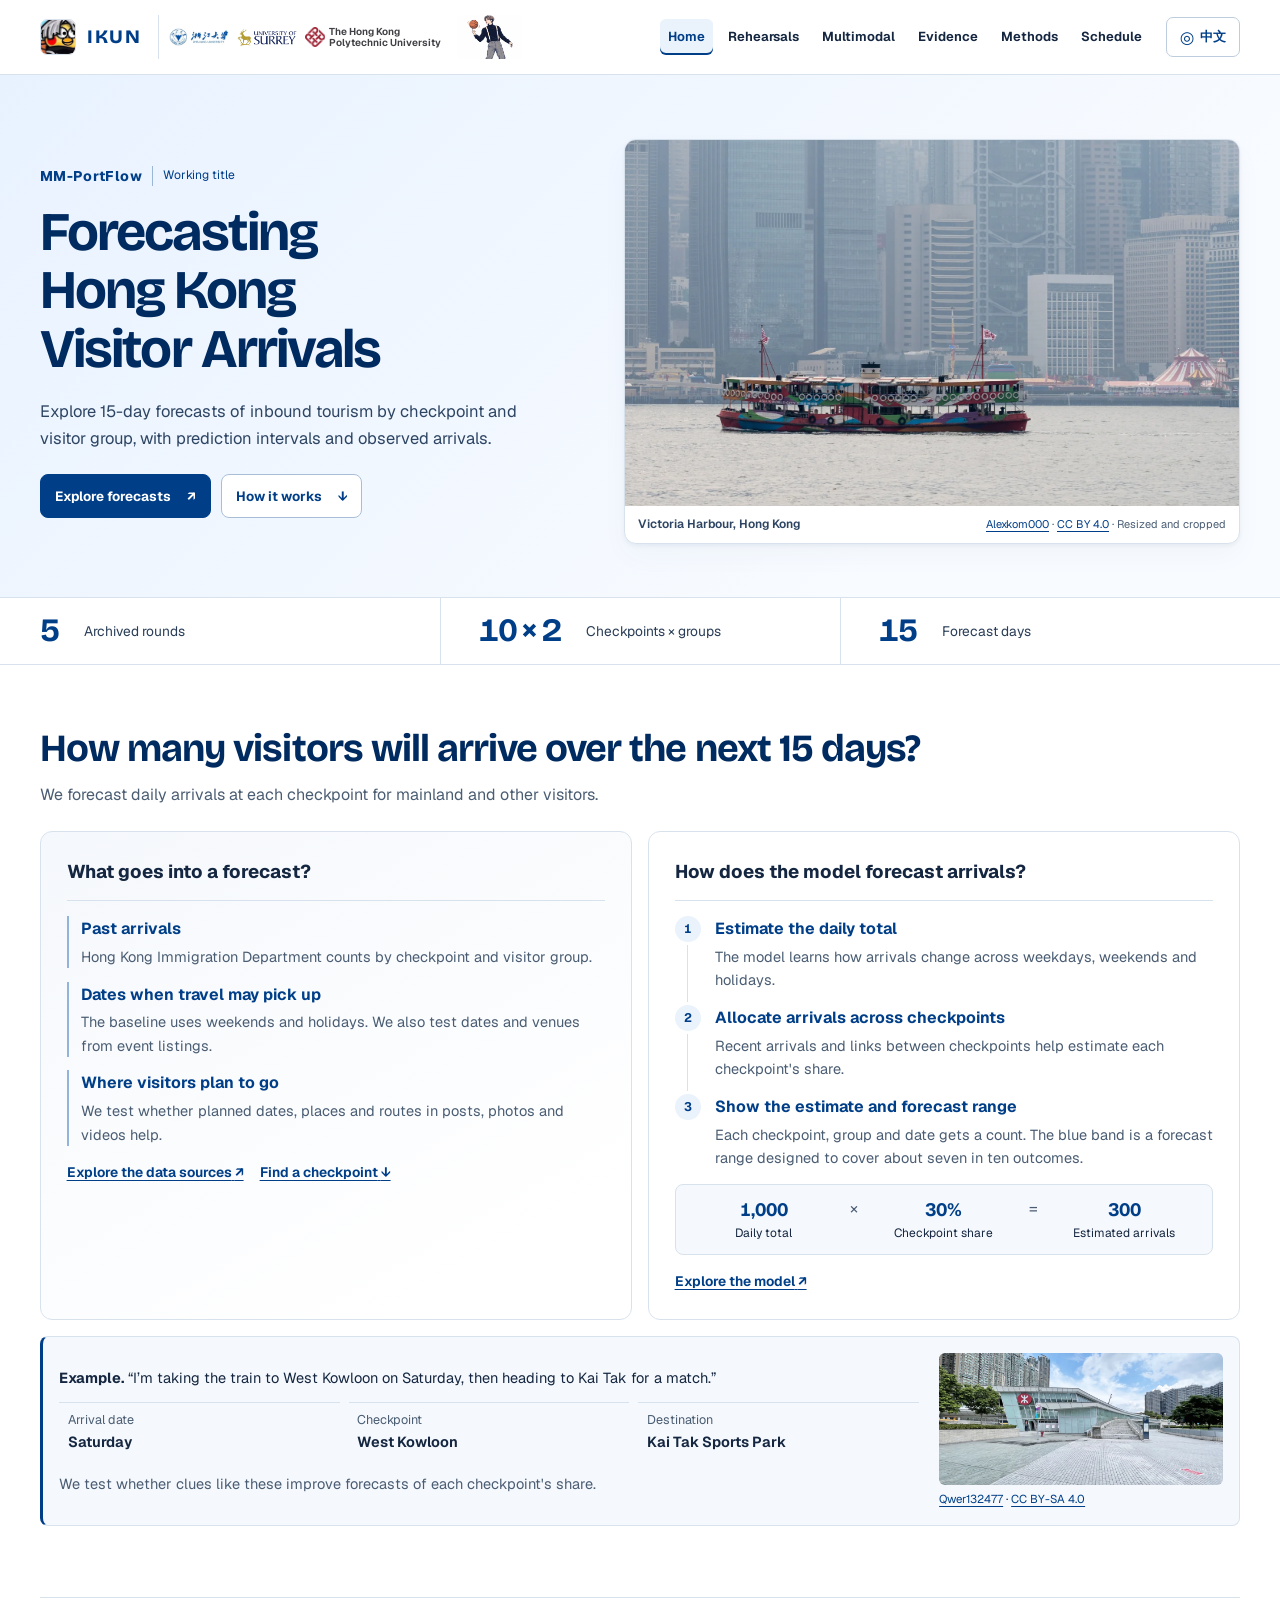
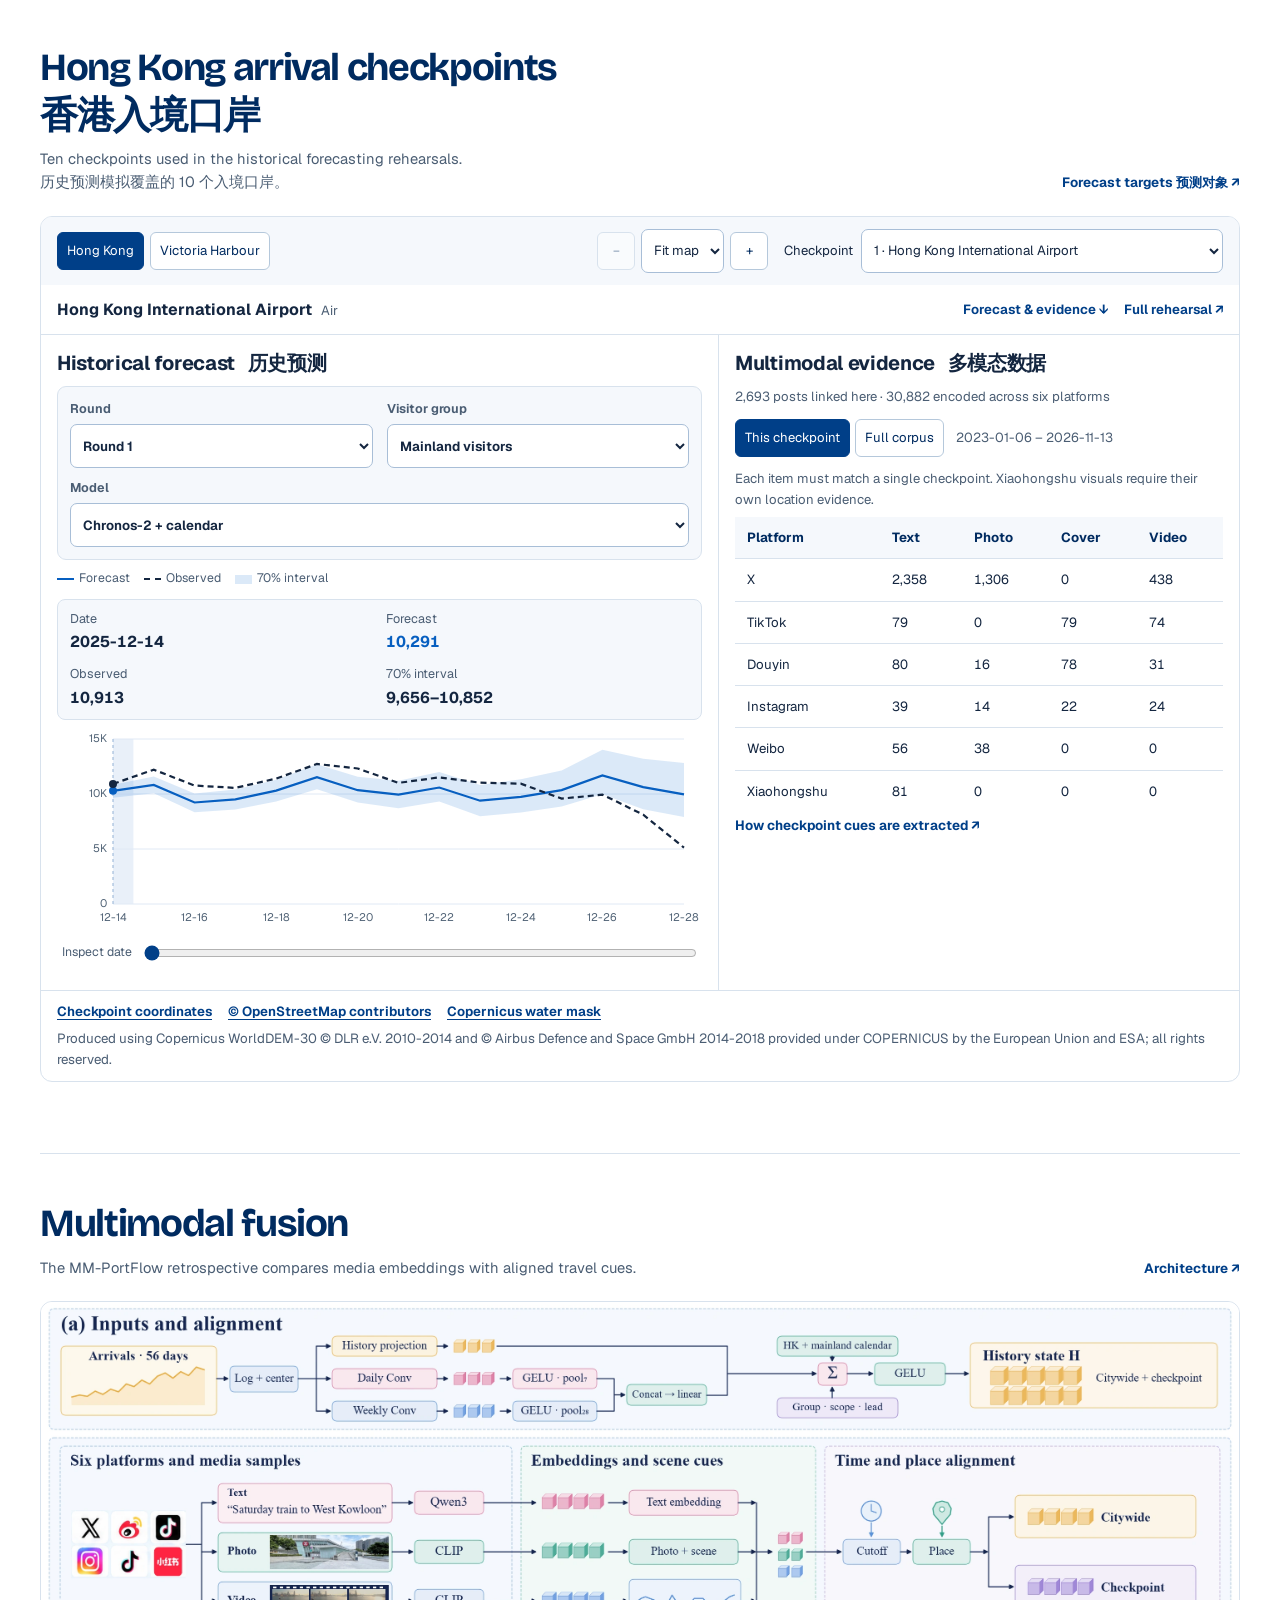
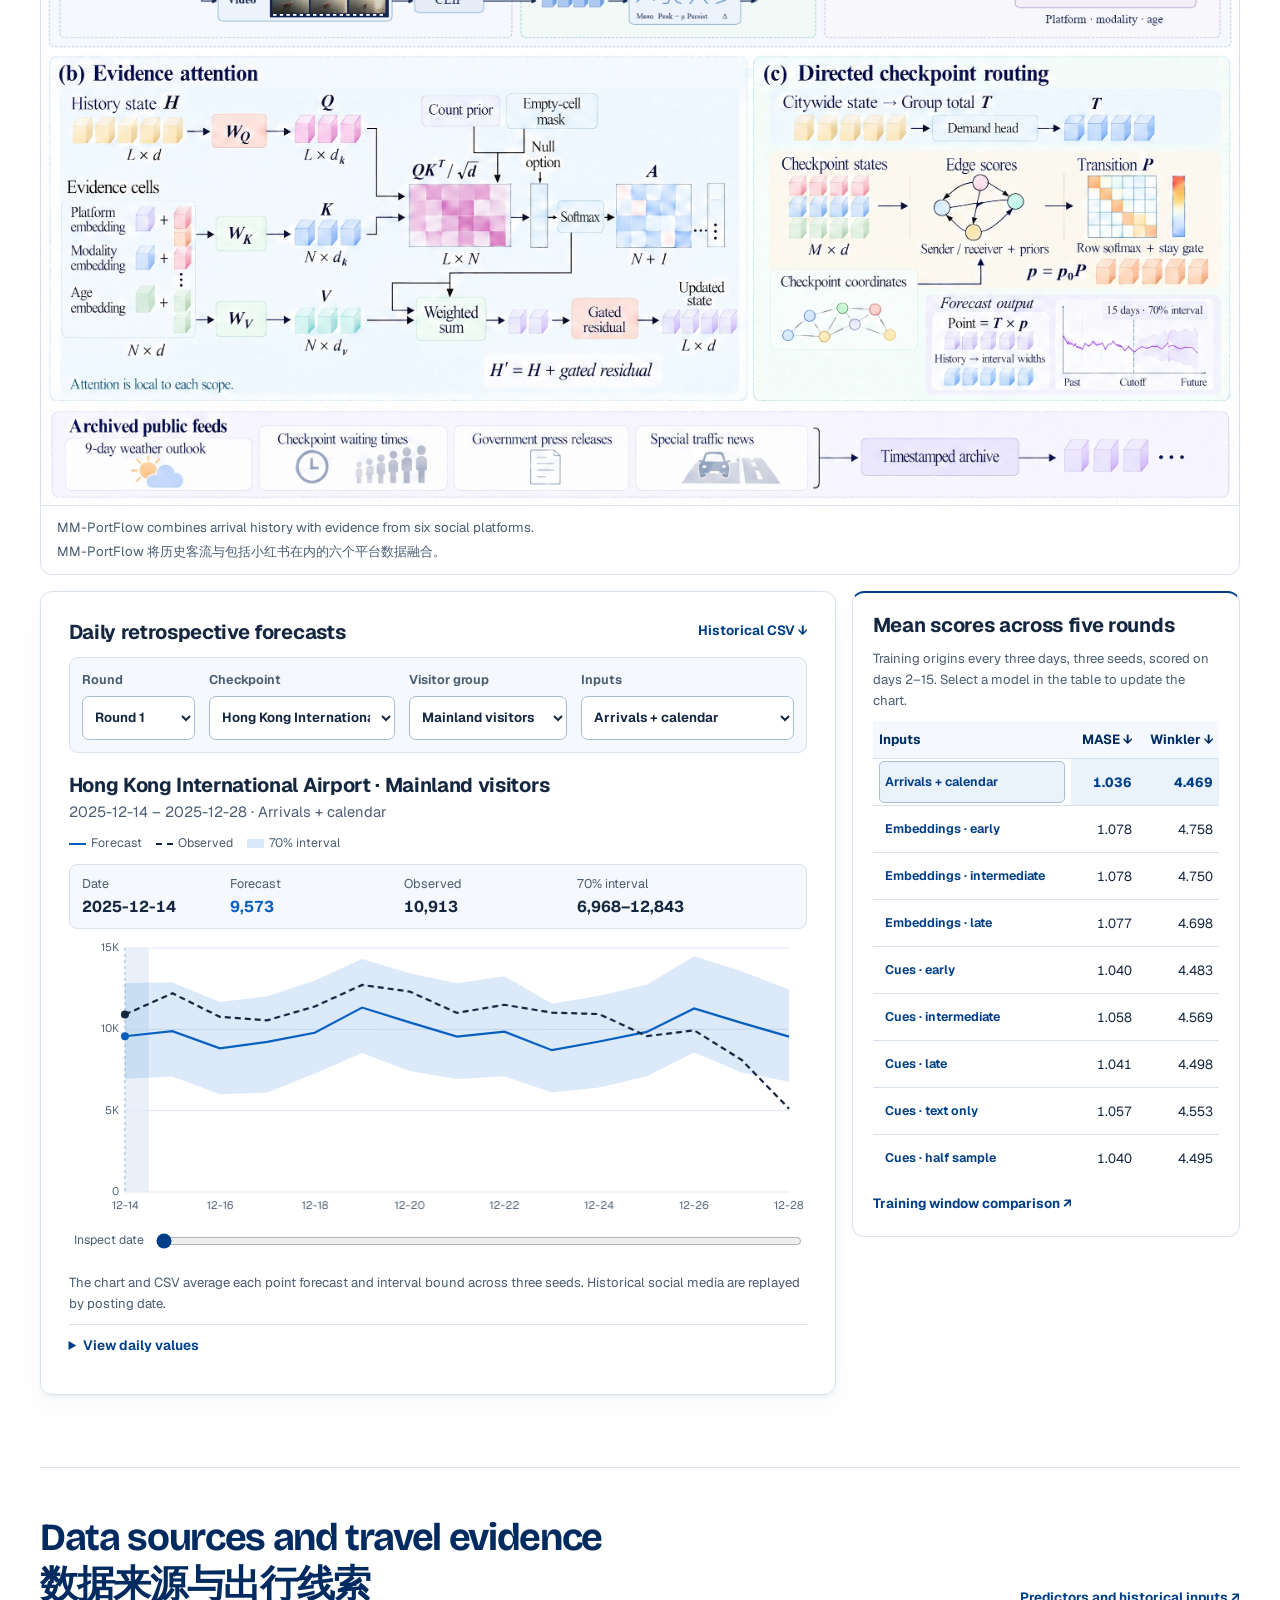
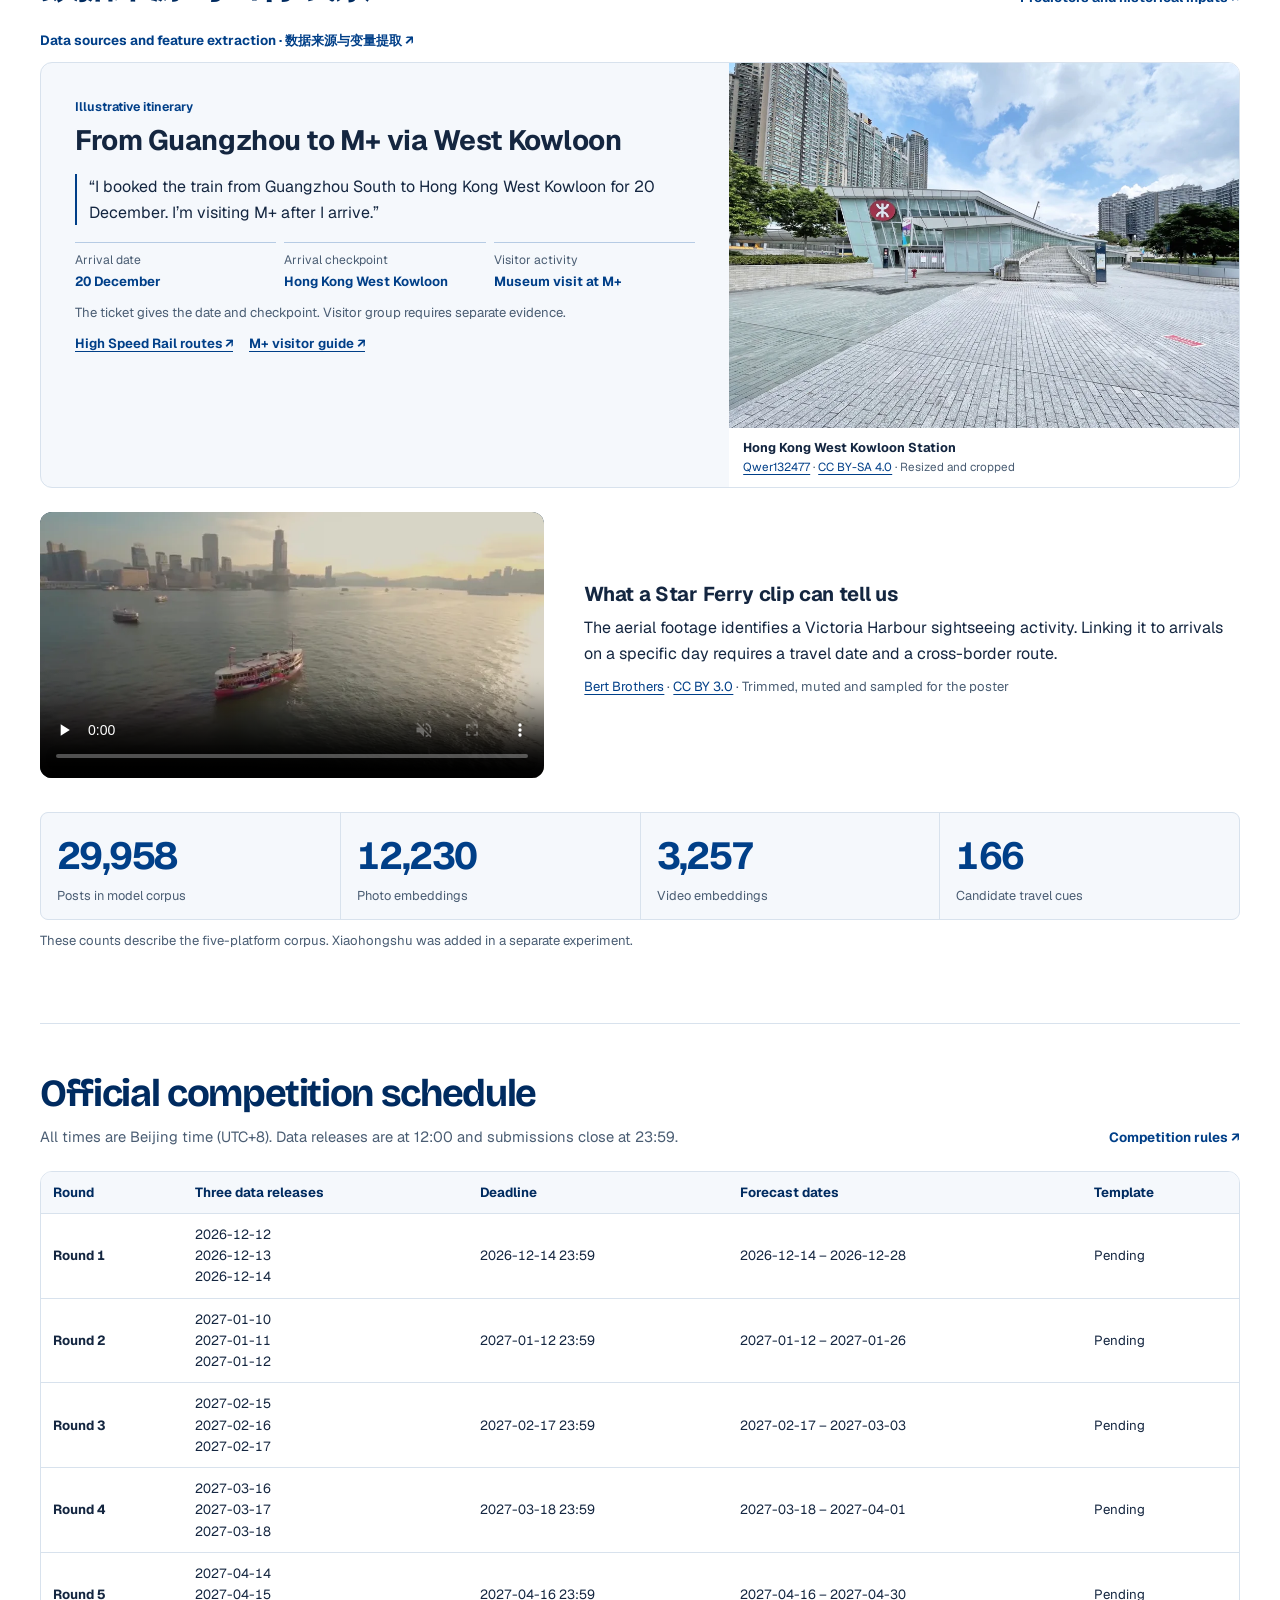
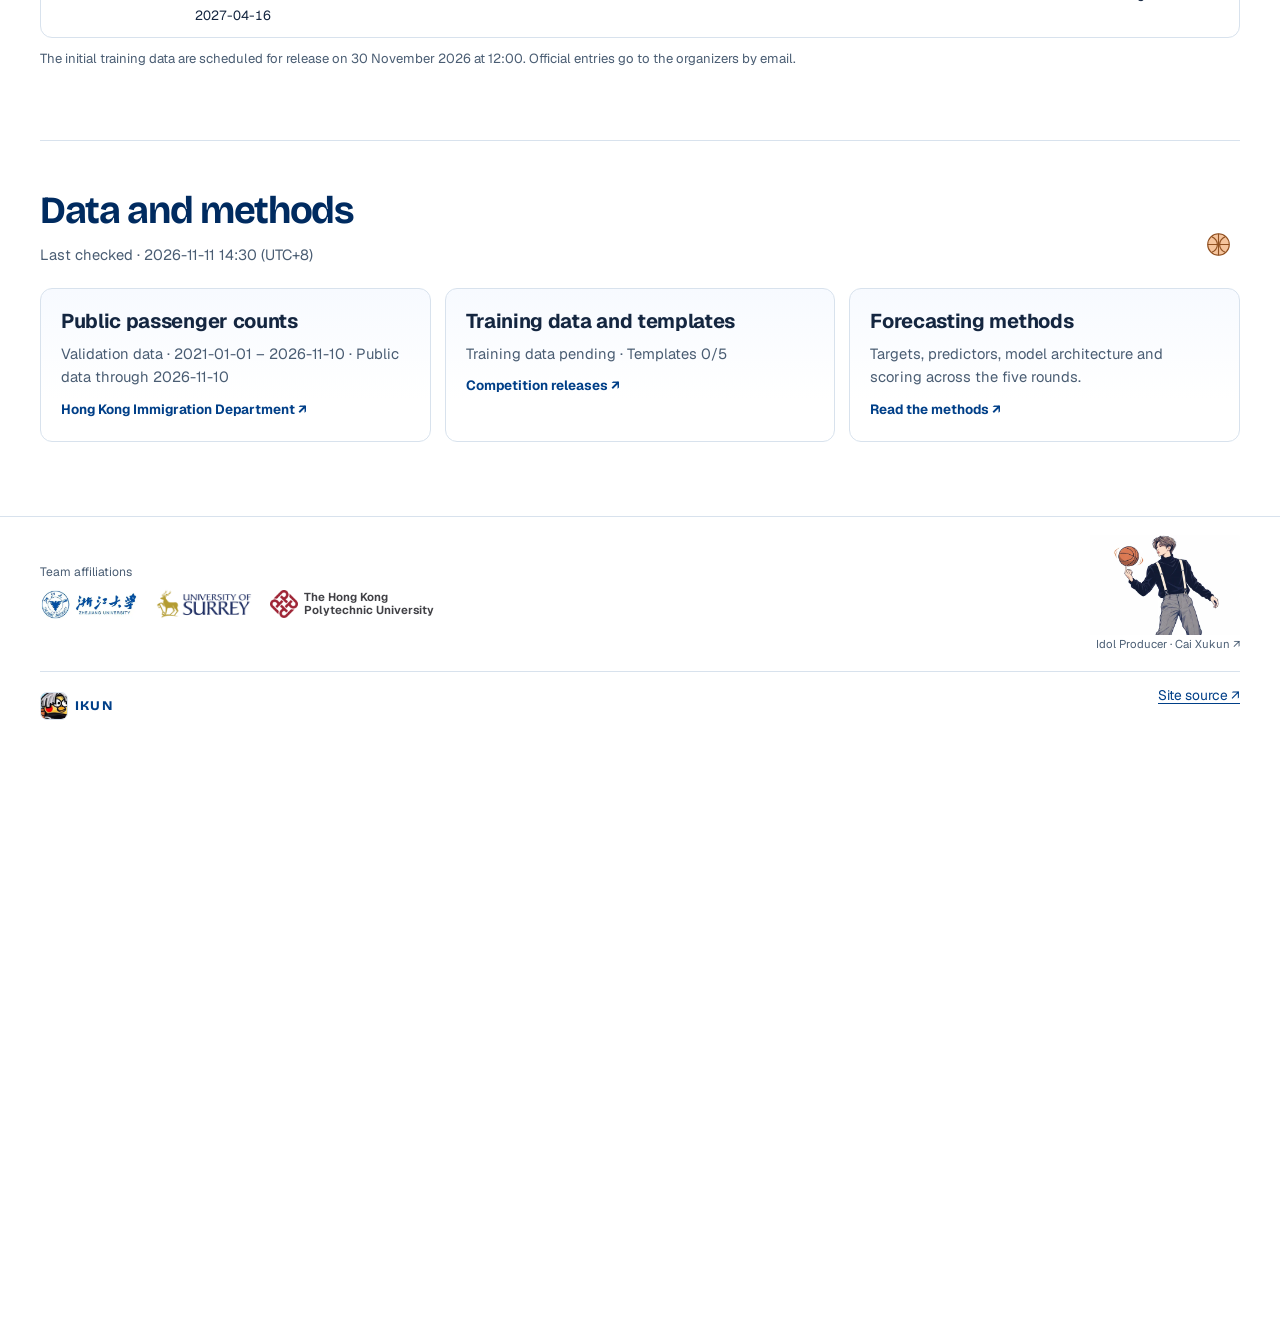
==== commit 9ae82e8b: "Redraw multimodal inputs and improve the checkpoint explorer" ====
--- a/site/index.html
+++ b/site/index.html
@@ -7,15 +7,15 @@
   <title>Hong Kong Visitor Arrivals | IKUN</title>
   <link rel="icon" href="assets/ikun-avatar.png" type="image/png">
   <script src="language.js?v=rehearsals"></script>
-  <link rel="stylesheet" href="style.css?v=checkpoint-detail">
+  <link rel="stylesheet" href="style.css?v=checkpoint-scale">
   <link rel="stylesheet" href="guide.css?v=white-header">
   <script defer src="rehearsal.js"></script>
   <script defer src="multimodal.js"></script>
   <script defer src="sources.js"></script>
   <script defer src="app.js?v=checkpoint-detail"></script>
   <script defer src="checkpoint-locations.js"></script>
-  <script defer src="checkpoint-evidence.js"></script>
-  <script defer src="checkpoint-map.js?v=detail"></script>
+  <script defer src="checkpoint-evidence.js?v=coverage"></script>
+  <script defer src="checkpoint-map.js?v=scale"></script>
 </head>
 <body>
   <a class="skip-link" href="#top"><span class="copy-en">Skip to content</span><span class="copy-zh">跳到正文</span></a>
@@ -27,6 +27,9 @@
         <a href="https://www.surrey.ac.uk/" aria-label="University of Surrey" data-zh-aria="萨里大学"><img class="surrey-mark" src="assets/university-of-surrey-lockup.webp" width="918" height="288" alt=""></a>
         <a class="polyu-link" href="https://www.polyu.edu.hk/"><span class="polyu-emblem" aria-hidden="true"><img class="polyu-mark" src="assets/hong-kong-polytechnic.webp" width="450" height="86" alt=""></span><span lang="en">The Hong Kong<br>Polytechnic University</span></a>
       </div>
+      <a class="mast-court" href="index.html#ikun-court" aria-label="IKUN basketball illustration" data-zh-aria="IKUN 篮球插画">
+        <img src="assets/ikun-court.webp" width="500" height="333" alt="">
+      </a>
       <nav aria-label="Main navigation" data-zh-aria="主要导航">
         <a href="index.html" aria-current="page"><span class="copy-en">Home</span><span class="copy-zh">首页</span></a>
         <a href="rehearsals.html"><span class="copy-en">Rehearsals</span><span class="copy-zh">历史模拟</span></a>
@@ -128,9 +131,15 @@
             <div role="group" aria-label="Map views" data-zh-aria="地图范围">
               <button type="button" data-map-view="overview" aria-pressed="true"><span class="copy-en">Hong Kong</span><span class="copy-zh">香港全图</span></button>
               <button type="button" data-map-view="harbour" aria-pressed="false"><span class="copy-en">Victoria Harbour</span><span class="copy-zh">维港局部</span></button>
-              <button class="checkpoint-zoom" type="button" aria-pressed="false"><span class="copy-en">Zoom</span><span class="copy-zh">放大</span></button>
-            </div>
-            <label><span class="copy-en">Find a checkpoint</span><span class="copy-zh">选择口岸</span> <select></select></label>
+            </div>
+            <div class="checkpoint-controls">
+              <div class="checkpoint-zoom" role="group" aria-label="Map scale" data-zh-aria="地图缩放">
+                <button type="button" data-zoom-step="-1" aria-label="Zoom out" data-zh-aria="缩小">−</button>
+                <label><span class="sr-only"><span class="copy-en">Map scale</span><span class="copy-zh">地图缩放</span></span><select id="checkpoint-scale"></select></label>
+                <button type="button" data-zoom-step="1" aria-label="Zoom in" data-zh-aria="放大">+</button>
+              </div>
+              <label class="checkpoint-picker"><span class="copy-en">Checkpoint</span><span class="copy-zh">选择口岸</span> <select id="checkpoint-pick"></select></label>
+            </div>
           </div>
           <div class="checkpoint-viewport" tabindex="0" role="region" aria-label="Interactive checkpoint map" data-zh-aria="交互式口岸地图">
             <div class="checkpoint-map-canvas">
@@ -164,7 +173,15 @@
             </section>
             <section class="checkpoint-pane" aria-labelledby="map-evidence-title">
               <h3 id="map-evidence-title"><span lang="en">Multimodal evidence</span> <span lang="zh-Hans">多模态数据</span></h3>
-              <p class="caption"><span class="copy-en">Research corpus coverage by platform and media type.</span><span class="copy-zh">研究语料按平台和模态统计。</span> <span id="checkpoint-evidence-dates"></span></p>
+              <p class="caption" id="checkpoint-coverage-summary"></p>
+              <div class="checkpoint-evidence-options">
+                <div class="checkpoint-evidence-scope" role="group" aria-label="Evidence scope" data-zh-aria="数据范围">
+                  <button type="button" data-evidence-scope="checkpoint" aria-pressed="true"><span class="copy-en">This checkpoint</span><span class="copy-zh">本口岸</span></button>
+                  <button type="button" data-evidence-scope="corpus" aria-pressed="false"><span class="copy-en">Full corpus</span><span class="copy-zh">全语料</span></button>
+                </div>
+                <small id="checkpoint-evidence-dates" class="caption"></small>
+              </div>
+              <p class="caption" id="checkpoint-evidence-note"></p>
               <div class="table-scroll">
                 <table class="checkpoint-evidence-table">
                   <thead><tr><th scope="col"><span class="copy-en">Platform</span><span class="copy-zh">平台</span></th><th scope="col"><span class="copy-en">Text</span><span class="copy-zh">正文</span></th><th scope="col"><span class="copy-en">Photo</span><span class="copy-zh">照片</span></th><th scope="col"><span class="copy-en">Cover</span><span class="copy-zh">封面</span></th><th scope="col"><span class="copy-en">Video</span><span class="copy-zh">视频</span></th></tr></thead>
@@ -191,7 +208,7 @@
           <a class="text-link" href="methods.html#architecture"><span class="copy-en">Architecture ↗</span><span class="copy-zh">算法流程 ↗</span></a>
         </div>
         <figure class="architecture-figure">
-          <a class="architecture-image" href="methods.html#architecture" aria-label="Explore the MM-PortFlow architecture" data-zh-aria="查看 MM-PortFlow 模型架构"><img src="assets/mm-portflow-sunburst.webp?v=history-branches" width="2880" height="1929" loading="lazy" alt="MM-PortFlow combines six platforms, arrival records, calendars and checkpoint coordinates through multimodal evidence attention and directed routing." data-zh-alt="MM-PortFlow 把六平台图文视频、历史客流、日历和口岸坐标纳入多模态注意力和有向口岸分流。"></a>
+          <a class="architecture-image" href="methods.html#architecture" aria-label="Explore the MM-PortFlow architecture" data-zh-aria="查看 MM-PortFlow 模型架构"><img src="assets/mm-portflow-sunburst.webp?v=media-samples" width="2880" height="1929" loading="lazy" alt="MM-PortFlow combines six platforms, arrival records, calendars and checkpoint coordinates through multimodal evidence attention and directed routing." data-zh-alt="MM-PortFlow 把六平台图文视频、历史客流、日历和口岸坐标纳入多模态注意力和有向口岸分流。"></a>
           <figcaption><p lang="en">MM-PortFlow combines arrival history with evidence from six social platforms.</p><p lang="zh-Hans">MM-PortFlow 将历史客流与包括小红书在内的六个平台数据融合。</p></figcaption>
         </figure>
         <div class="experiment-grid">
--- a/site/style.css
+++ b/site/style.css
@@ -35,6 +35,7 @@
 button, select, summary, input[type="range"] { cursor: pointer; }
 :focus-visible { outline: 3px solid #236ac0; outline-offset: 3px; }
 [hidden] { display: none !important; }
+.sr-only { position: absolute; width: 1px; height: 1px; clip-path: inset(50%); overflow: hidden; white-space: nowrap; }
 h1, h2, h3, p, dd { margin: 0; }
 h1, h2, h3 { line-height: 1.23; }
 h1, h2, .brand, .overview-grid dd { font-family: var(--display-font); font-optical-sizing: auto; }
@@ -55,10 +56,13 @@
 .nav { display: flex; align-items: center; gap: 16px; min-height: 74px; }
 .nav nav { margin-left: auto; }
 .nav .mast-affiliations { flex-wrap: nowrap; gap: 8px; padding-inline-start: 10px; border-inline-start: 1px solid var(--line); }
-.nav .mast-affiliations img { height: 15px; }
-.nav .mast-affiliations .polyu-emblem { width: 16px; height: 16px; }
-.nav .mast-affiliations .polyu-mark { height: 16px; }
-.nav .mast-affiliations .polyu-link { gap: 3px; font-size: .50rem; white-space: nowrap; }
+.nav .mast-affiliations img { height: 19px; }
+.nav .mast-affiliations .polyu-emblem { width: 20px; height: 20px; }
+.nav .mast-affiliations .polyu-mark { height: 20px; }
+.nav .mast-affiliations .polyu-link { gap: 4px; font-size: .625rem; white-space: nowrap; }
+.mast-court { display: grid; place-items: center; flex: none; width: 65px; height: 46px; border-radius: 6px; }
+.mast-court:hover { background: var(--paper); }
+.mast-court img { display: block; width: 100%; height: auto; }
 .language-toggle { min-width: 74px; min-height: 40px; padding: 6px 9px; display: inline-flex; align-items: center; justify-content: center; gap: 6px; color: var(--accent); background: #fff; border: 1px solid #becddd; border-radius: 7px; font-size: .83rem; font-weight: 650; white-space: nowrap; }
 .language-toggle:hover { background: var(--tint); border-color: var(--accent); }
 .language-icon { font-size: 1.05rem; }
@@ -211,12 +215,12 @@
 .affiliations-label { flex-basis: 100%; font-size: .76rem; }
 .affiliations a { display: inline-flex; align-items: center; min-height: 44px; }
 .affiliations img { display: block; width: auto; object-fit: contain; }
-.affiliations .zju-mark { height: 27px; }
-.affiliations .surrey-mark { height: 26px; }
-.affiliations .polyu-link { display: inline-flex; align-items: center; gap: 5px; color: #404045; text-decoration: none; font-size: .61rem; font-weight: 650; line-height: 1.12; }
+.affiliations .zju-mark { height: 31px; }
+.affiliations .surrey-mark { height: 30px; }
+.affiliations .polyu-link { display: inline-flex; align-items: center; gap: 6px; color: #404045; text-decoration: none; font-size: .72rem; font-weight: 650; line-height: 1.12; }
 .affiliations .polyu-link:hover { text-decoration: underline; }
-.affiliations .polyu-emblem { width: 24px; height: 24px; flex: none; overflow: hidden; }
-.affiliations .polyu-mark { display: block; width: auto; max-width: none; height: 24px; }
+.affiliations .polyu-emblem { width: 28px; height: 28px; flex: none; overflow: hidden; }
+.affiliations .polyu-mark { display: block; width: auto; max-width: none; height: 28px; }
 .footer-links { display: flex; flex-wrap: wrap; justify-content: space-between; gap: 6px 12px; margin-top: 8px; padding-top: 12px; border-top: 1px solid var(--line); }
 .footer-links > span { color: var(--navy); font-weight: 650; }
 .footer-links .footer-brand { font-size: .83rem; gap: 7px; }
@@ -283,14 +287,19 @@
 .checkpoint-explorer { overflow: hidden; }
 .checkpoint-toolbar, .checkpoint-selection { display: flex; align-items: center; justify-content: space-between; flex-wrap: wrap; gap: 10px 16px; padding: 12px 16px; }
 .checkpoint-toolbar { background: var(--paper); }
-.checkpoint-toolbar > div { display: flex; flex-wrap: wrap; gap: 6px; }
-.checkpoint-toolbar label { display: flex; align-items: center; gap: 8px; font-size: .82rem; }
+.checkpoint-toolbar > div, .checkpoint-zoom { display: flex; align-items: center; flex-wrap: wrap; gap: 6px; }
+.checkpoint-toolbar .checkpoint-controls { gap: 8px 16px; }
+.checkpoint-toolbar .checkpoint-picker { display: flex; align-items: center; gap: 8px; font-size: .82rem; }
 .checkpoint-toolbar select { width: auto; min-width: 0; max-width: 100%; }
-.checkpoint-toolbar button { min-height: 38px; padding: 5px 9px; color: var(--navy); background: #fff; border: 1px solid #b5c8db; border-radius: 6px; font-size: .82rem; }
-.checkpoint-toolbar button[aria-pressed="true"] { color: #fff; background: var(--accent); border-color: var(--accent); }
+.checkpoint-toolbar button, .checkpoint-evidence-scope button { min-height: 38px; padding: 5px 9px; color: var(--navy); background: #fff; border: 1px solid #b5c8db; border-radius: 6px; font-size: .82rem; }
+.checkpoint-toolbar button[aria-pressed="true"], .checkpoint-evidence-scope button[aria-pressed="true"] { color: #fff; background: var(--accent); border-color: var(--accent); }
+.checkpoint-zoom button { min-width: 38px; }
+.checkpoint-zoom button:disabled { opacity: .45; cursor: default; }
+.checkpoint-evidence-options { display: flex; align-items: center; flex-wrap: wrap; gap: 7px 12px; margin-block: 9px; }
+.checkpoint-evidence-scope { display: flex; flex-wrap: wrap; gap: 5px; }
+#checkpoint-evidence-note { margin-bottom: 7px; }
 .checkpoint-viewport { overflow: auto; max-height: 600px; background: #c1dfed; }
-.checkpoint-map-canvas { position: relative; width: 100%; }
-.checkpoint-map-canvas.is-zoomed { width: 160%; }
+.checkpoint-map-canvas { position: relative; width: 100%; margin-inline: auto; }
 .checkpoint-map-image { display: block; width: 100%; height: auto; }
 .checkpoint-markers { position: absolute; inset: 0; pointer-events: none; }
 .checkpoint-marker { position: absolute; transform: translate(-50%, -50%); min-width: 26px; height: 26px; padding: 0 3px; background: #24558d; border: 2px solid #fff; border-radius: 16px; color: #fff; font-size: .72rem; font-weight: 700; line-height: 1; box-shadow: 0 1px 4px #17304a70; pointer-events: auto; }
@@ -300,6 +309,11 @@
 .checkpoint-marker[aria-pressed="true"] { outline: 2px solid #112f53; z-index: 1; }
 .checkpoint-marker:focus-visible { outline: 3px solid #102946; z-index: 2; }
 .checkpoint-inset { padding-inline: 7px; background: var(--navy); white-space: nowrap; }
+.checkpoint-marker-label { position: absolute; top: 50%; left: calc(100% + 5px); transform: translateY(-50%); padding: 3px 5px; border-radius: 4px; background: #f7fbffed; color: #183652; box-shadow: 0 1px 3px #122c4f24; font-size: clamp(.59rem, 1.25vw, .76rem); white-space: nowrap; }
+.checkpoint-marker:is([data-point="3"], [data-point="4"], [data-point="5"], [data-point="10"]) .checkpoint-marker-label { left: auto; right: calc(100% + 4px); }
+.checkpoint-marker[data-point="1"] .checkpoint-marker-label { top: calc(100% + 5px); left: 50%; transform: translateX(-50%); }
+.checkpoint-marker[data-point="6"] .checkpoint-marker-label { top: calc(100% + 6px); left: 0; transform: translateX(-12%); }
+.checkpoint-marker[data-point="7"] .checkpoint-marker-label { top: calc(50% - 3px); }
 .checkpoint-mode { color: var(--muted); font-size: .82rem; margin-inline-start: 5px; }
 .source-figure .method-links { margin-top: 8px; }
 .source-key { display: grid; grid-template-columns: repeat(auto-fit, minmax(min(100%, 17rem), 1fr)); gap: 1px; margin: 0; border-top: 1px solid var(--line); background: var(--line); }
@@ -322,10 +336,11 @@
   .method-flow { grid-template-columns: repeat(2, minmax(0, 1fr)); }
   .sources { grid-template-columns: repeat(2, minmax(0, 1fr)); }
 }
-@media (max-width: 1040px) {
+@media (max-width: 1190px) {
   html { scroll-padding-top: 105px; }
-  .nav { display: grid; grid-template-columns: auto minmax(0, 1fr) auto; gap: 0 8px; padding-block: 4px; }
-  .language-toggle { grid-column: 3; grid-row: 1; }
+  .nav { display: grid; grid-template-columns: auto minmax(0, 1fr) auto auto; gap: 0 8px; padding-block: 4px; }
+  .language-toggle { grid-column: 4; grid-row: 1; }
+  .mast-court { grid-column: 3; grid-row: 1; }
   .nav nav { grid-column: 1 / -1; width: 100%; justify-content: center; }
   .nav .mast-affiliations { padding-inline-start: 8px; }
   .method-nav { top: 110px; }
@@ -345,10 +360,18 @@
   .nav nav { min-width: 0; justify-content: space-between; gap: 3px; overflow-x: auto; scrollbar-width: thin; }
   .nav nav a { display: grid; flex: 0 0 auto; place-content: center; min-height: 41px; padding: 5px 4px; text-align: center; font-size: .70rem; }
   .nav nav a:focus-visible { outline-offset: -3px; }
-  .checkpoint-toolbar label { display: grid; width: 100%; gap: 4px; }
-  .checkpoint-toolbar select { width: 100%; }
-  .checkpoint-map-canvas { min-width: 580px; }
-  .checkpoint-map-canvas.is-zoomed { min-width: 820px; }
+  .checkpoint-toolbar .checkpoint-picker { display: grid; width: 100%; gap: 4px; }
+  .checkpoint-picker select { width: 100%; }
+  .nav .mast-affiliations { gap: 4px; padding-inline-start: 5px; }
+  .nav .mast-affiliations img { height: 15px; }
+  .nav .mast-affiliations .polyu-emblem, .nav .mast-affiliations .polyu-mark { height: 17px; }
+  .nav .mast-affiliations .polyu-emblem { width: 17px; }
+  .mast-court { width: 49px; height: 42px; }
+  .checkpoint-marker:not(.checkpoint-inset) { min-width: 18px; height: 18px; padding: 0 2px; border-width: 1px; font-size: .59rem; }
+  .checkpoint-marker[data-point="2"] .checkpoint-marker-label { top: auto; bottom: calc(100% + 4px); left: 50%; transform: translateX(-34%); }
+  .checkpoint-marker[data-point="4"] .checkpoint-marker-label { top: calc(100% + 4px); right: 50%; transform: translateX(14%); }
+  .checkpoint-marker[data-point="5"] .checkpoint-marker-label { top: auto; bottom: calc(100% + 3px); right: 55%; transform: none; }
+  .checkpoint-marker[data-point="6"] .checkpoint-marker-label { top: calc(100% + 18px); }
   .checkpoint-details { grid-template-columns: minmax(0, 1fr); }
   .checkpoint-details .checkpoint-pane + .checkpoint-pane { border-left: 0; border-top: 1px solid var(--line); }
   .team-avatar { width: 31px; height: 31px; }
@@ -393,6 +416,11 @@
   .method-nav a { border: 1px solid var(--line); border-radius: 5px; padding: 5px 8px; }
 }
 @media (max-width: 380px) {
+  .nav { column-gap: 5px; }
+  .nav .mast-affiliations img { height: 13px; }
+  .mast-court { width: 40px; }
+  .checkpoint-marker[data-point="3"] .checkpoint-marker-label { top: calc(100% + 4px); right: auto; left: 50%; transform: translateX(-50%); }
+  .checkpoint-inset .checkpoint-marker-label { top: calc(100% + 4px); left: 50%; transform: translateX(-50%); }
   .nav nav a { font-size: .7rem; }
 
   .wrap { width: calc(100% - 24px); }
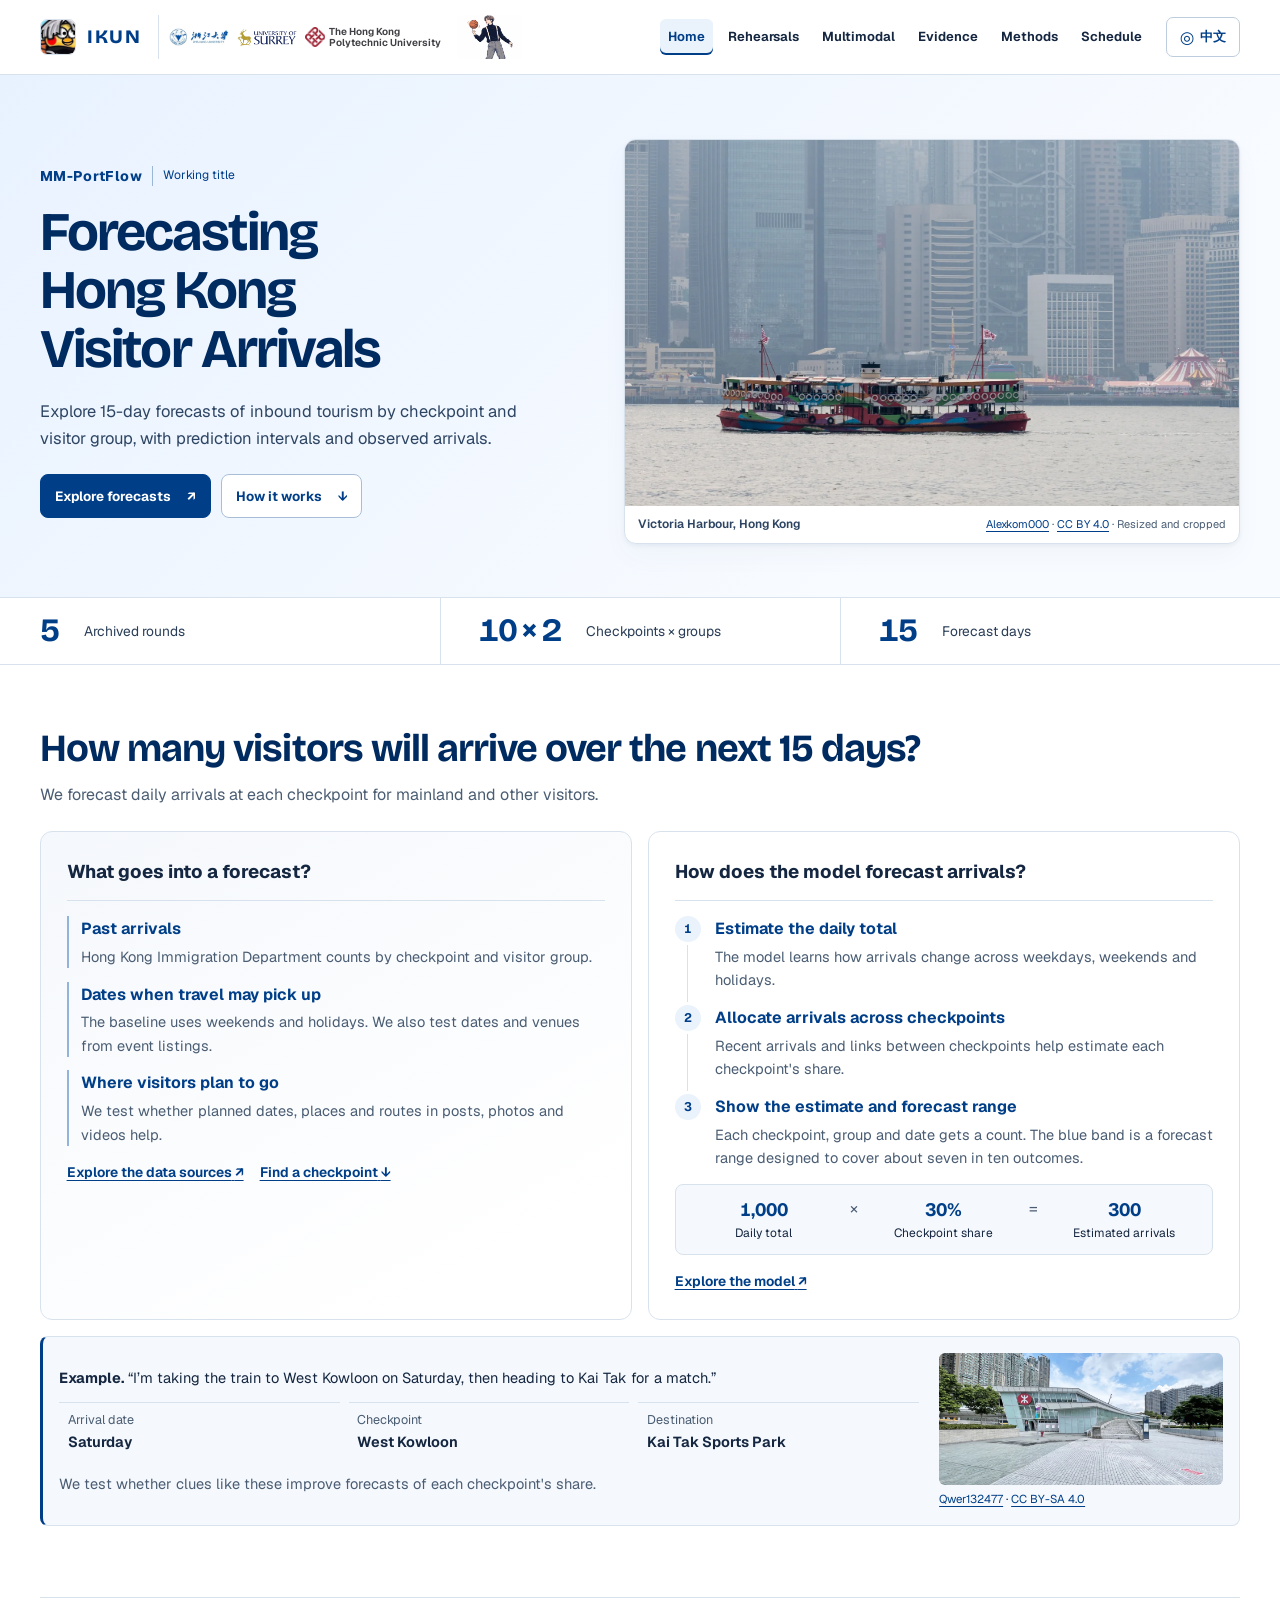
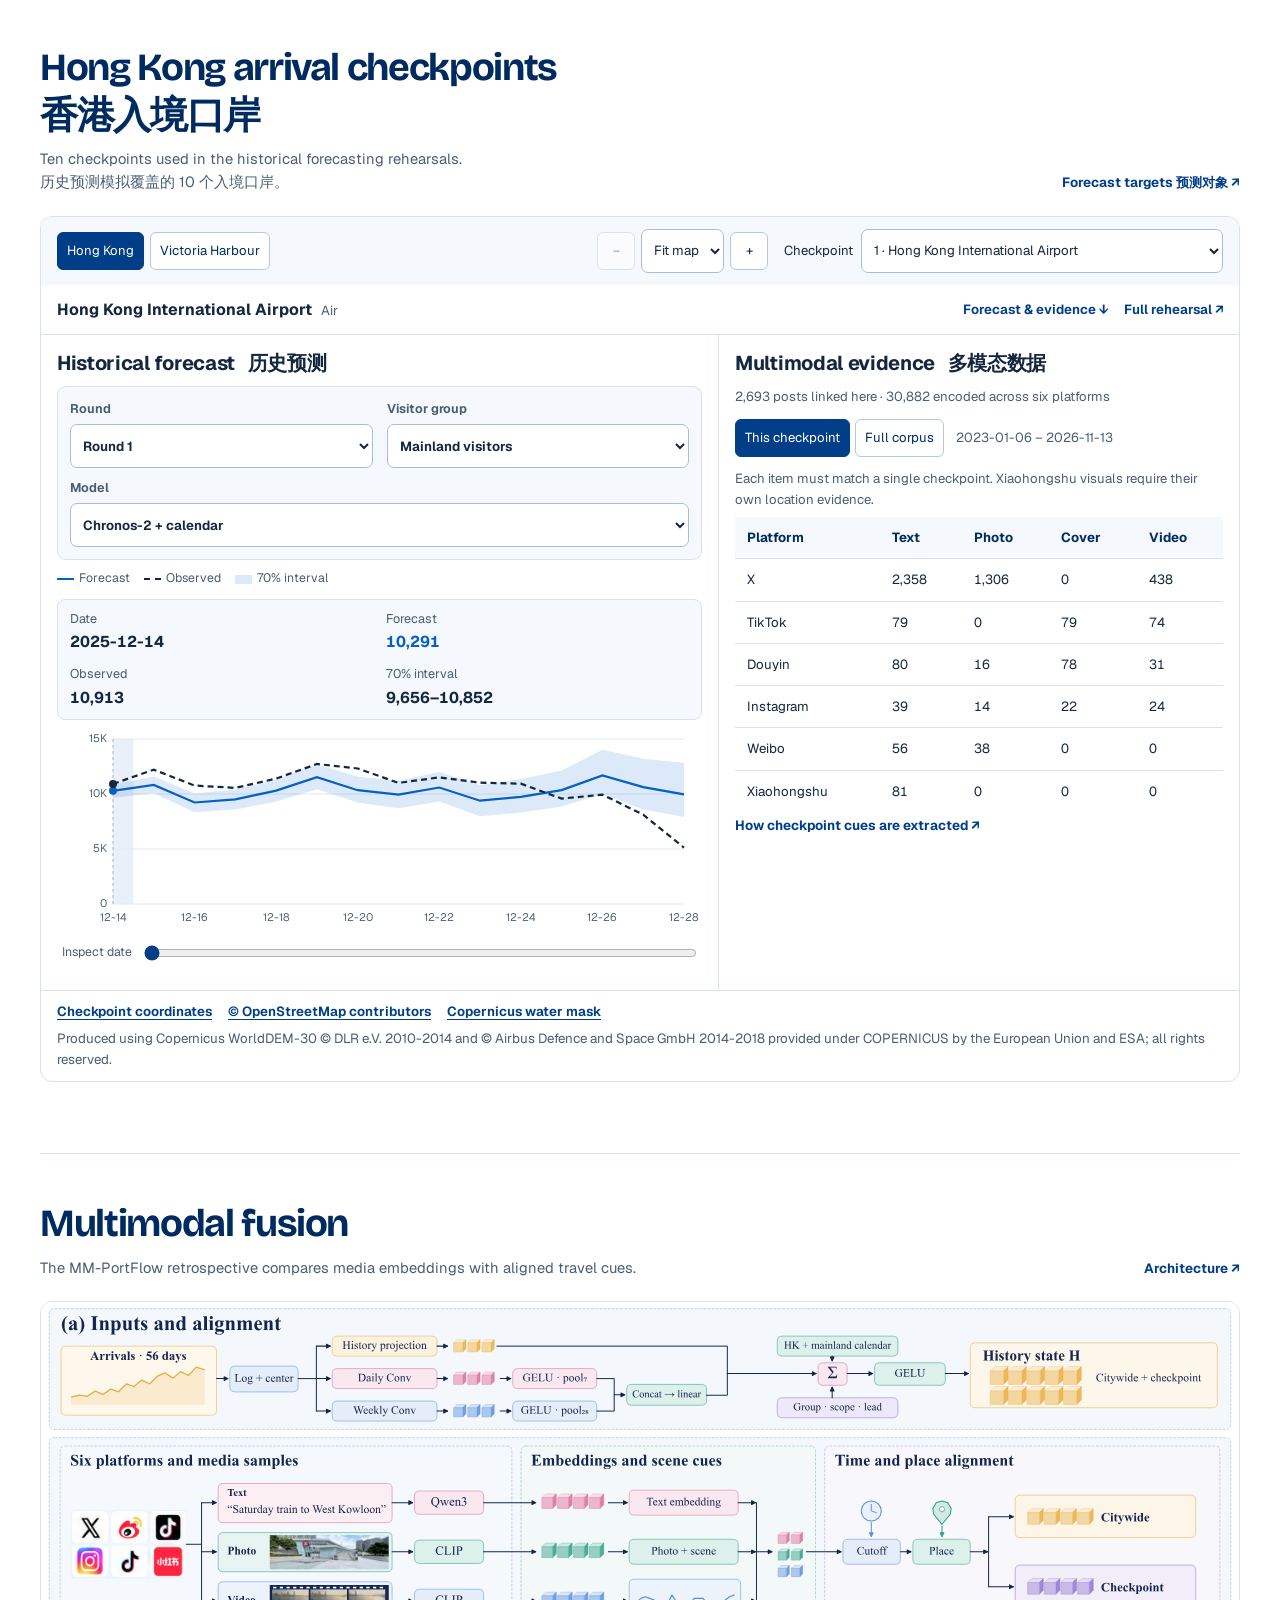
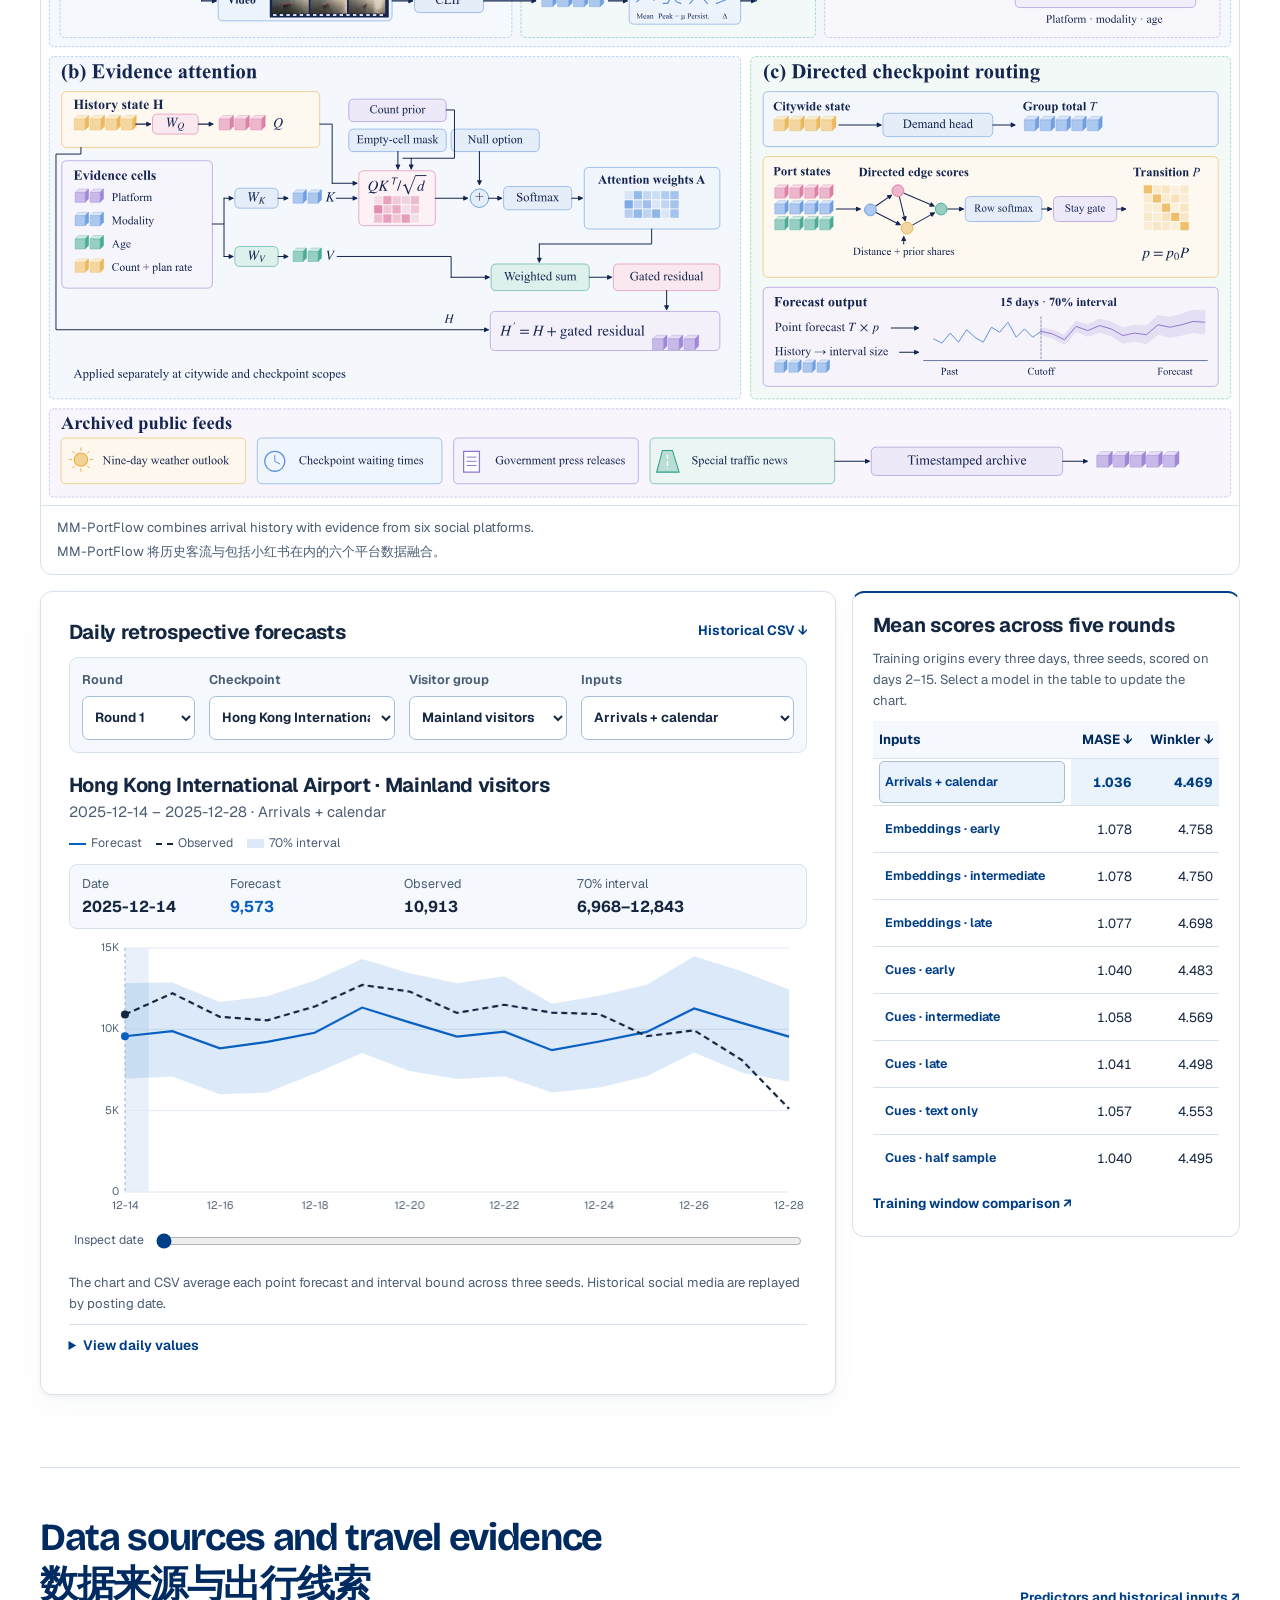
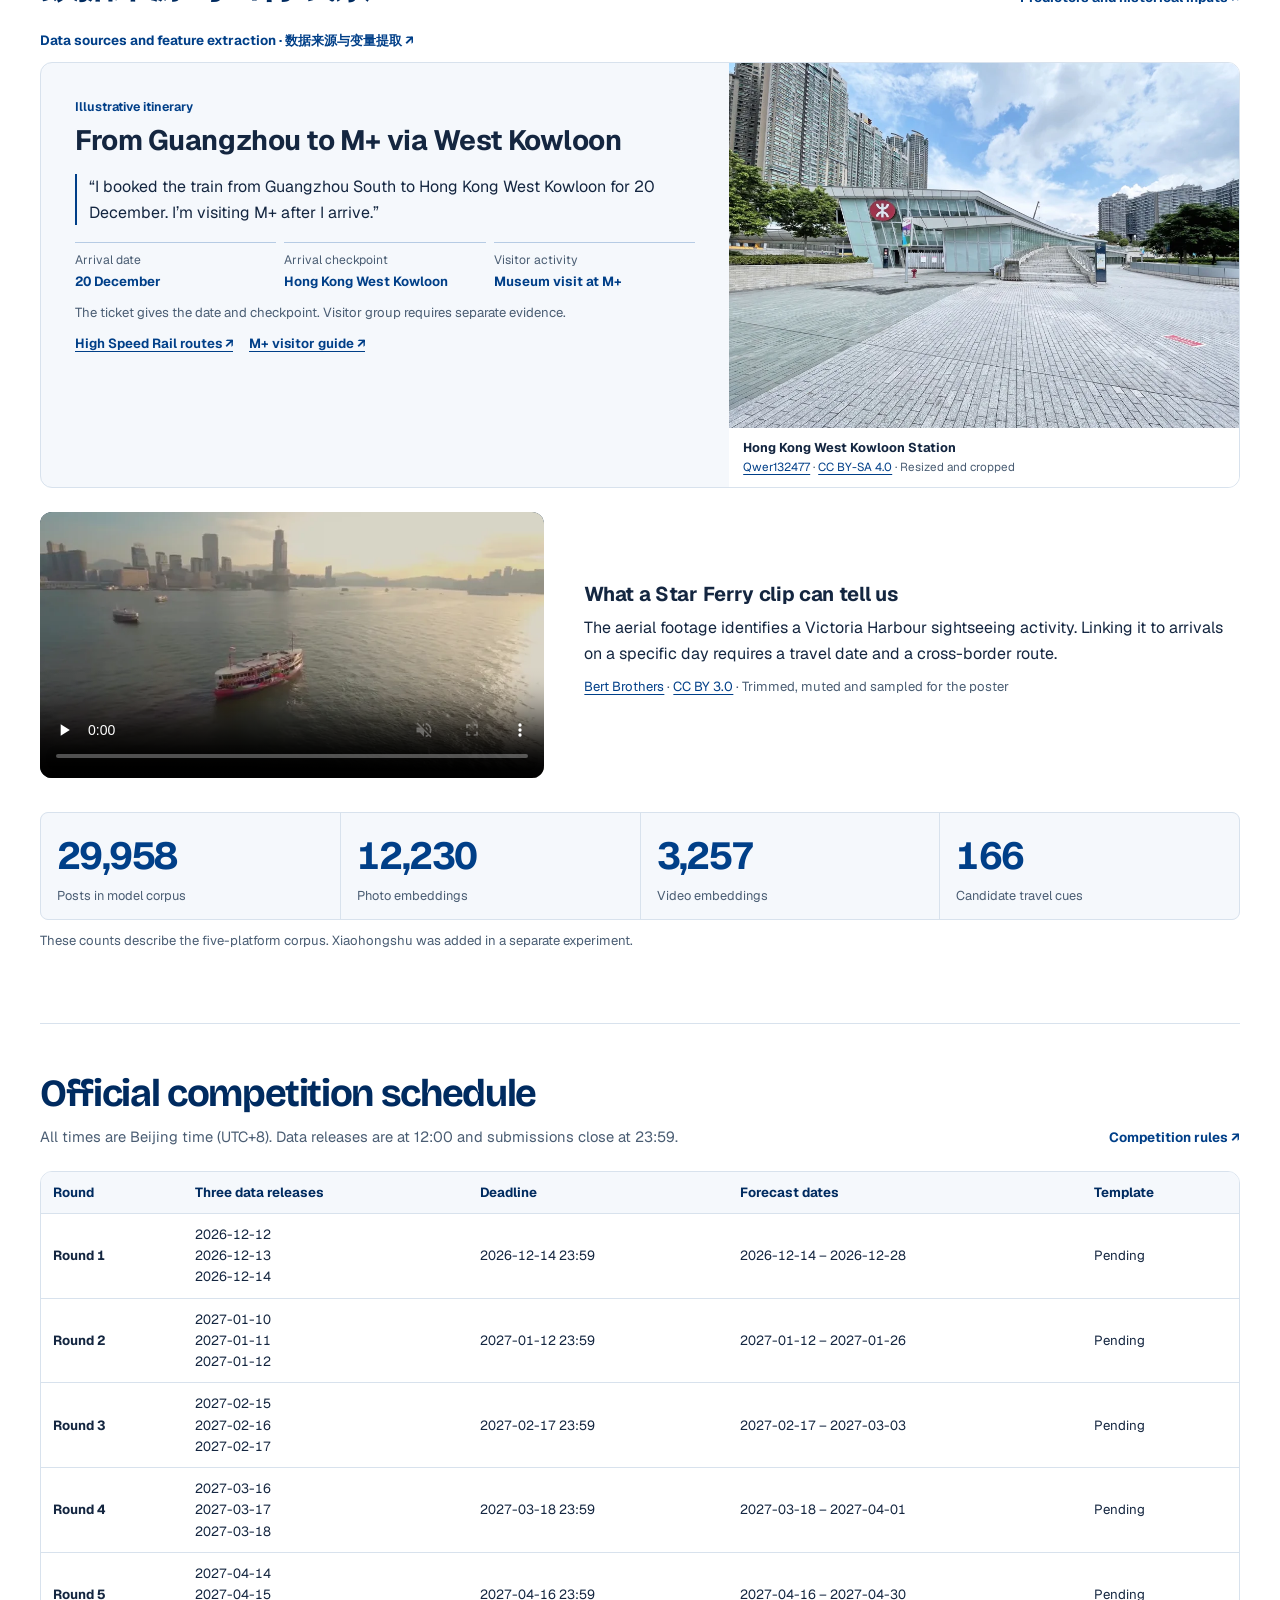
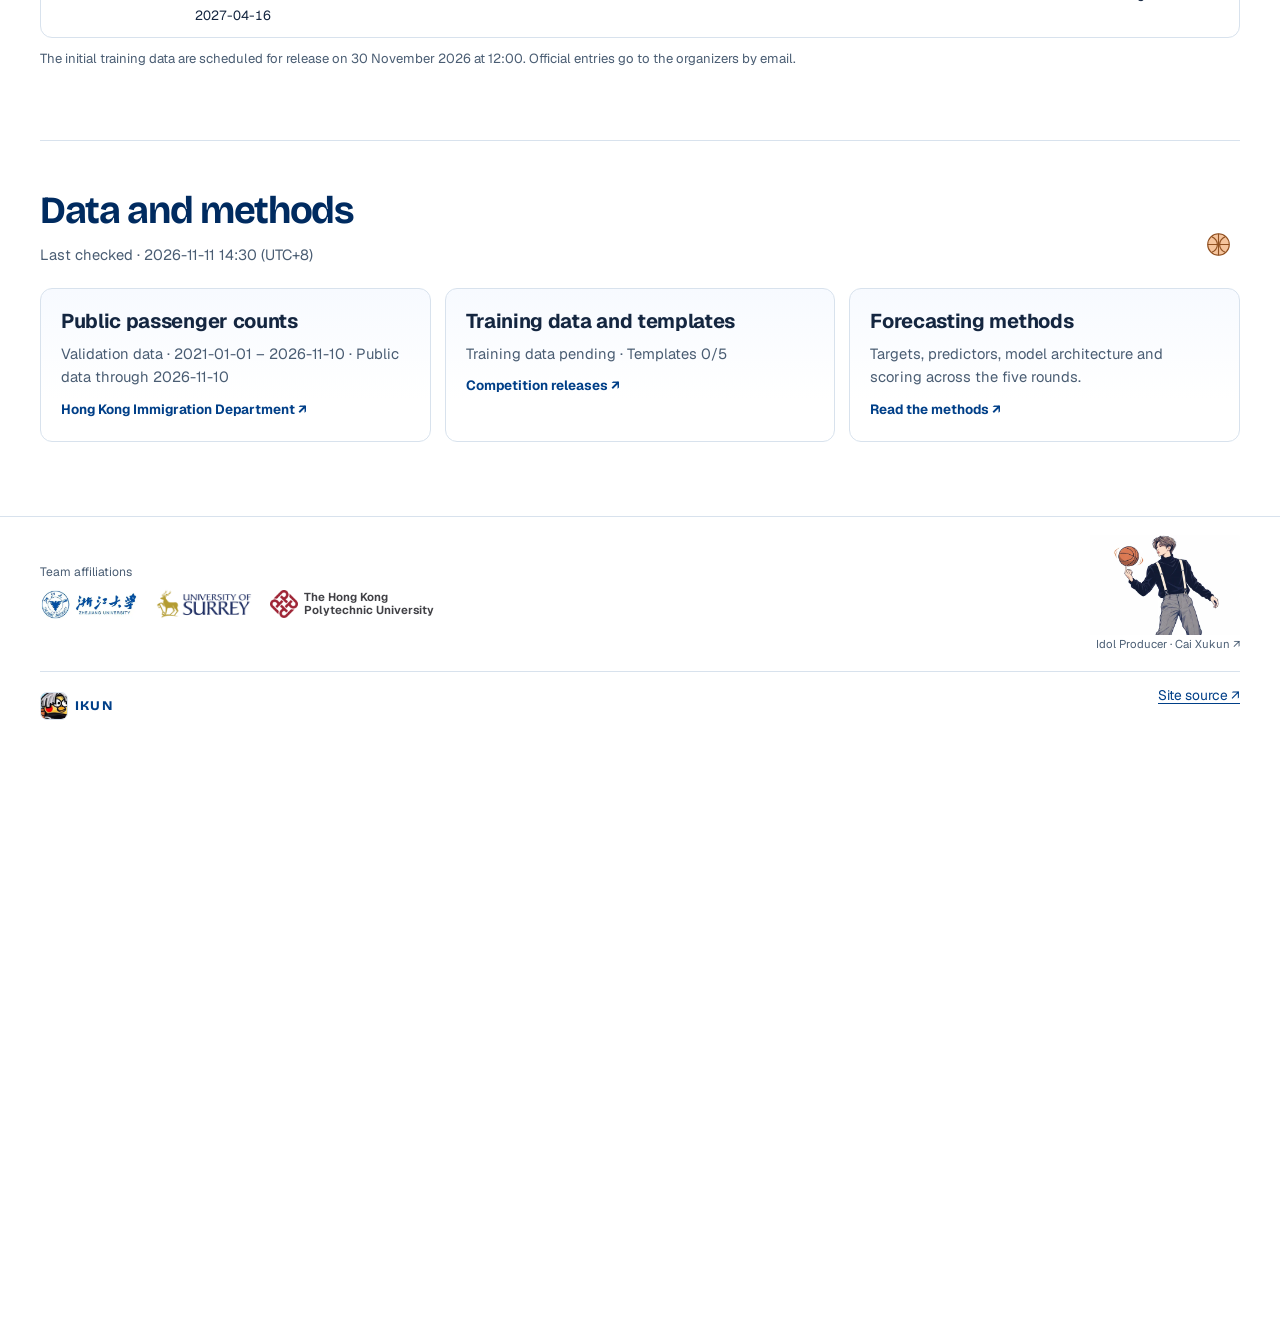
==== commit 128526a4: "Render the complete MM-PortFlow architecture as vectors" ====
--- a/site/index.html
+++ b/site/index.html
@@ -208,7 +208,7 @@
           <a class="text-link" href="methods.html#architecture"><span class="copy-en">Architecture ↗</span><span class="copy-zh">算法流程 ↗</span></a>
         </div>
         <figure class="architecture-figure">
-          <a class="architecture-image" href="methods.html#architecture" aria-label="Explore the MM-PortFlow architecture" data-zh-aria="查看 MM-PortFlow 模型架构"><img src="assets/mm-portflow-sunburst.webp?v=media-samples" width="2880" height="1929" loading="lazy" alt="MM-PortFlow combines six platforms, arrival records, calendars and checkpoint coordinates through multimodal evidence attention and directed routing." data-zh-alt="MM-PortFlow 把六平台图文视频、历史客流、日历和口岸坐标纳入多模态注意力和有向口岸分流。"></a>
+          <a class="architecture-image" href="methods.html#architecture" aria-label="Explore the MM-PortFlow architecture" data-zh-aria="查看 MM-PortFlow 模型架构"><img src="assets/mm-portflow-architecture.svg?v=vector" width="2880" height="1929" loading="lazy" alt="MM-PortFlow combines six platforms, arrival records, calendars and checkpoint coordinates through multimodal evidence attention and directed routing." data-zh-alt="MM-PortFlow 把六平台图文视频、历史客流、日历和口岸坐标纳入多模态注意力和有向口岸分流。"></a>
           <figcaption><p lang="en">MM-PortFlow combines arrival history with evidence from six social platforms.</p><p lang="zh-Hans">MM-PortFlow 将历史客流与包括小红书在内的六个平台数据融合。</p></figcaption>
         </figure>
         <div class="experiment-grid">
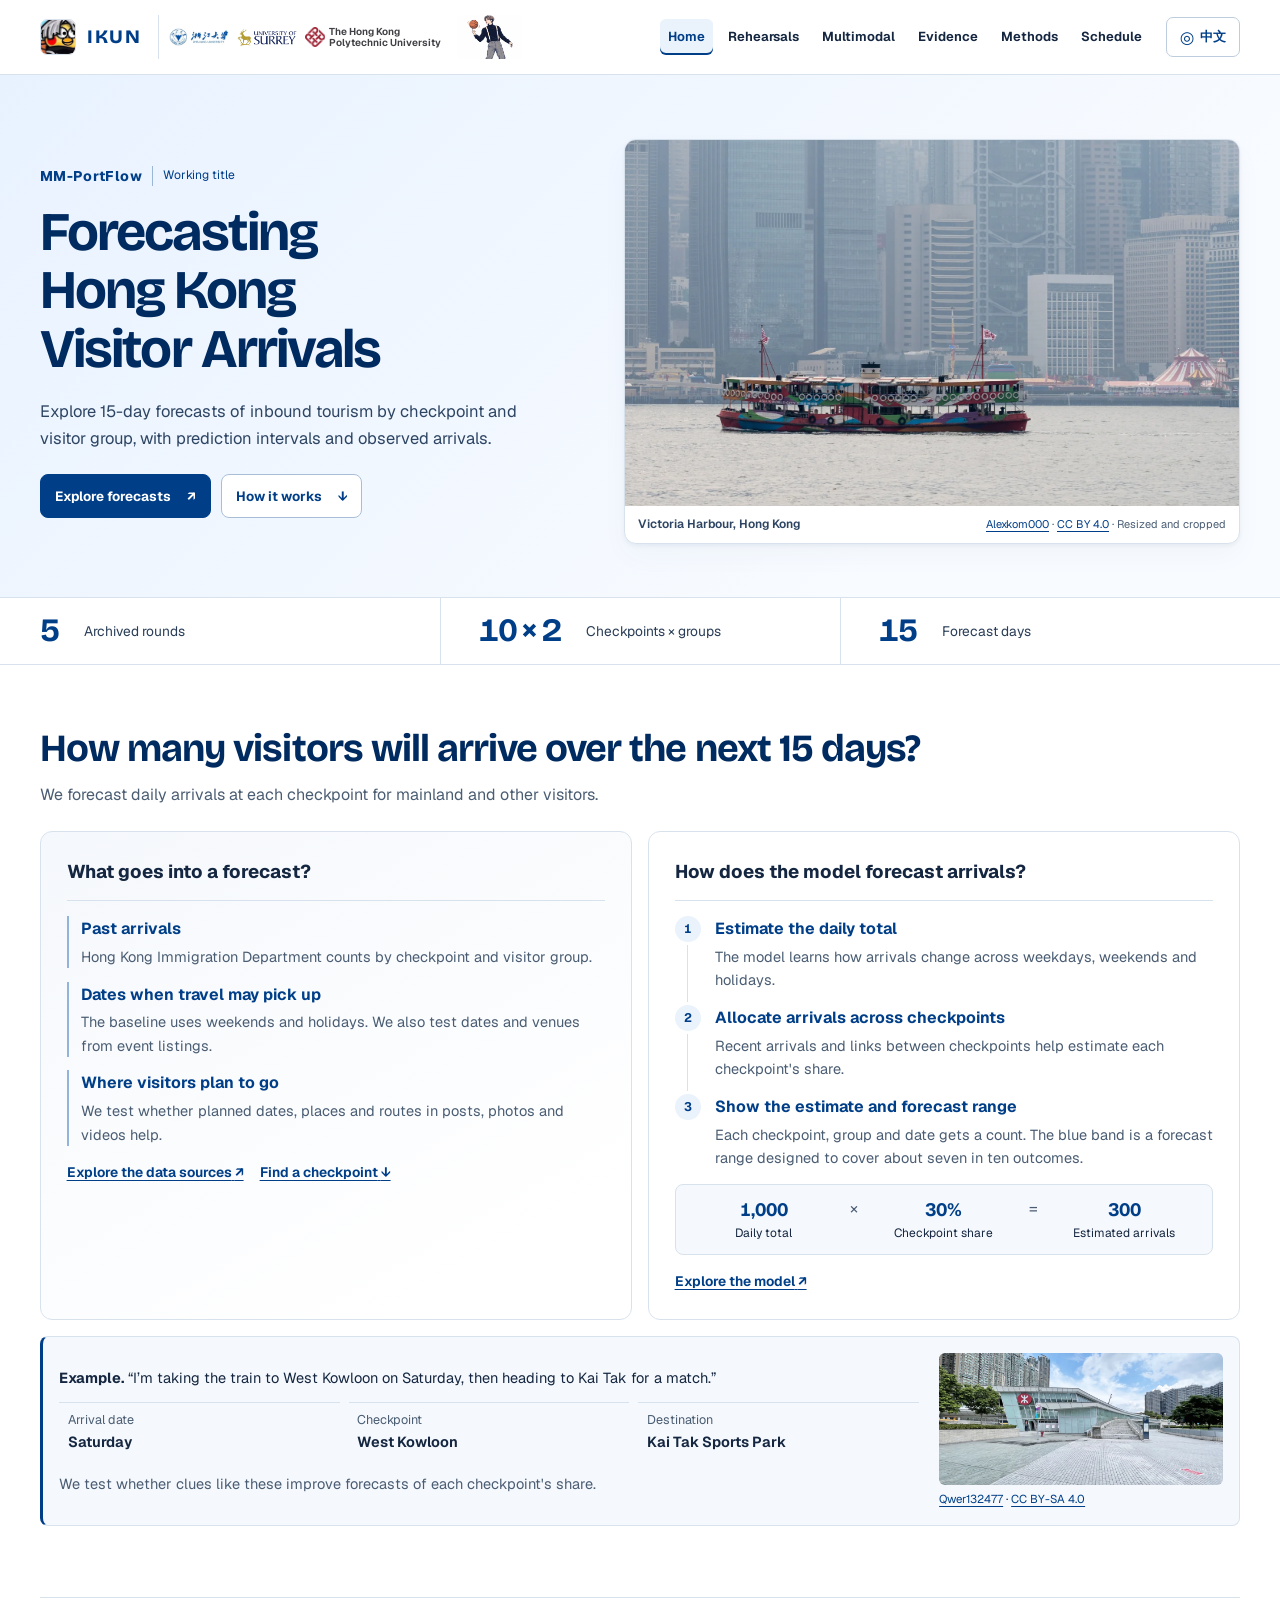
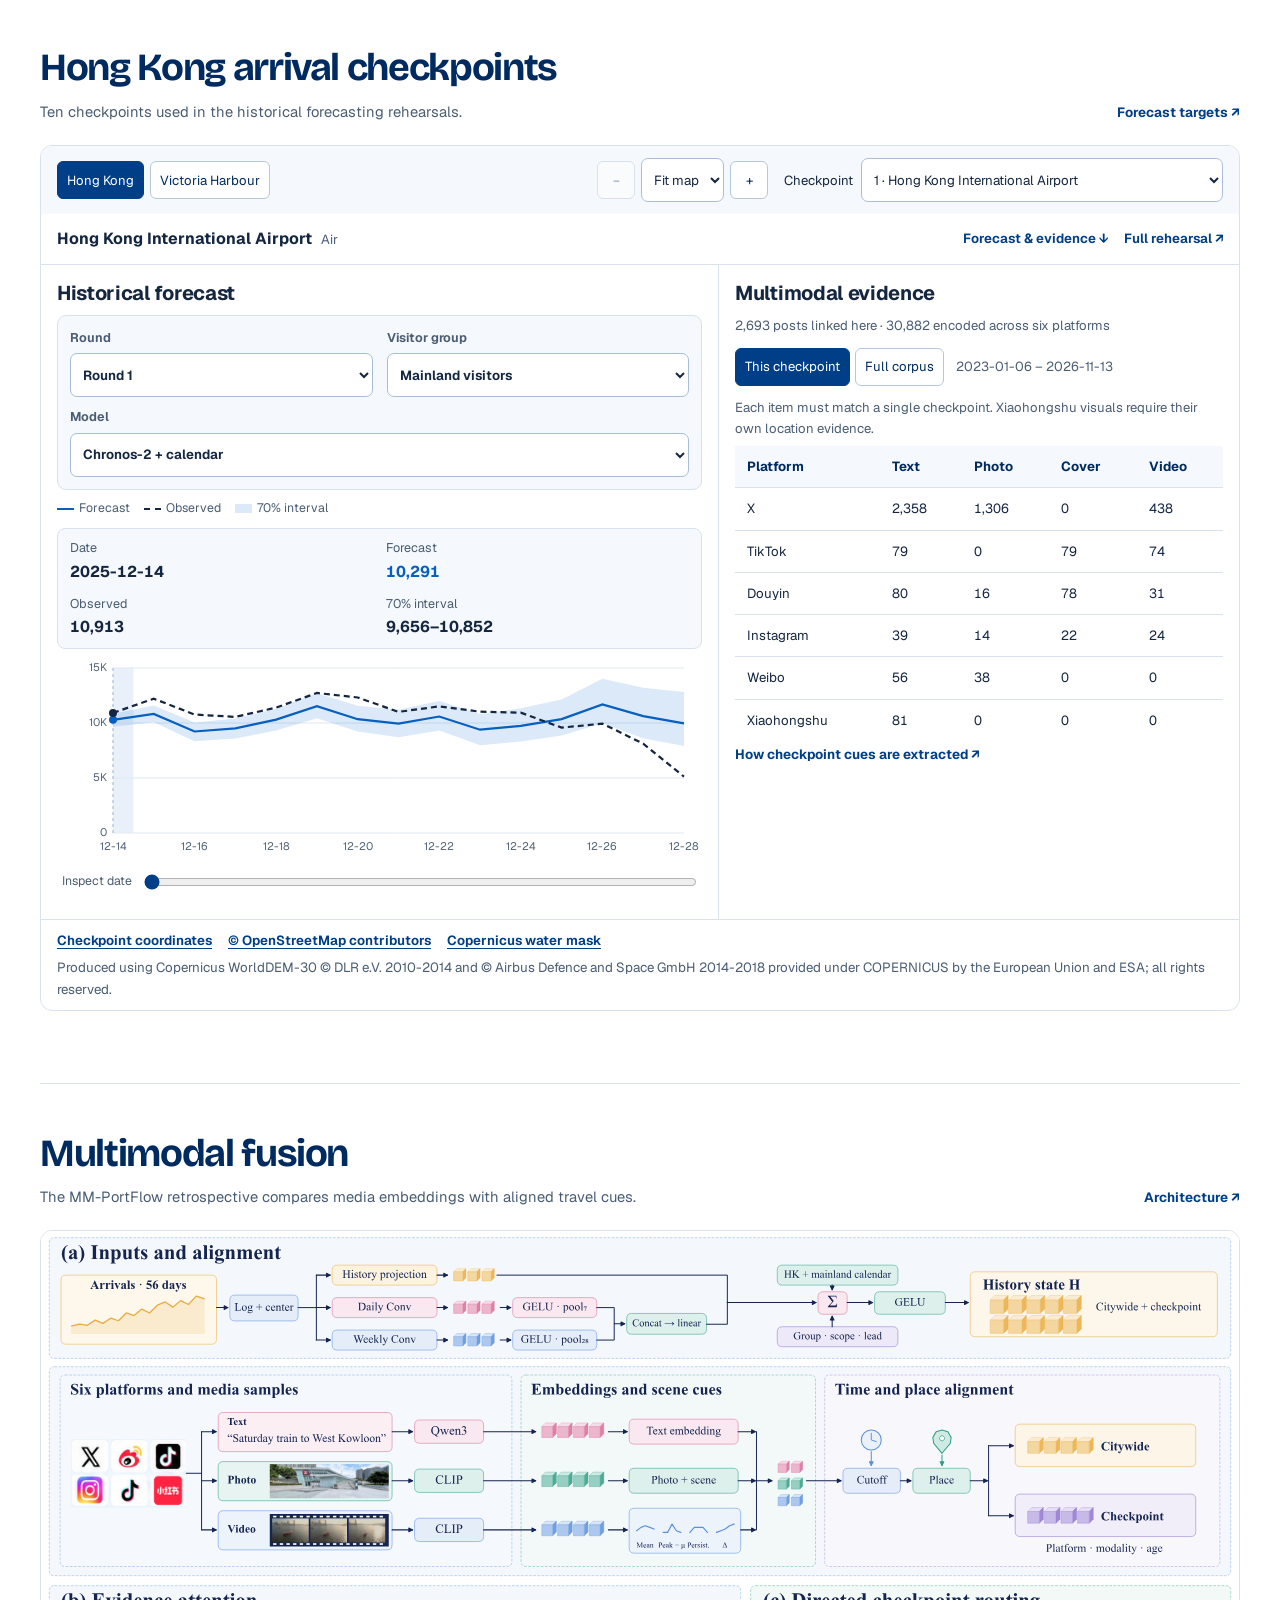
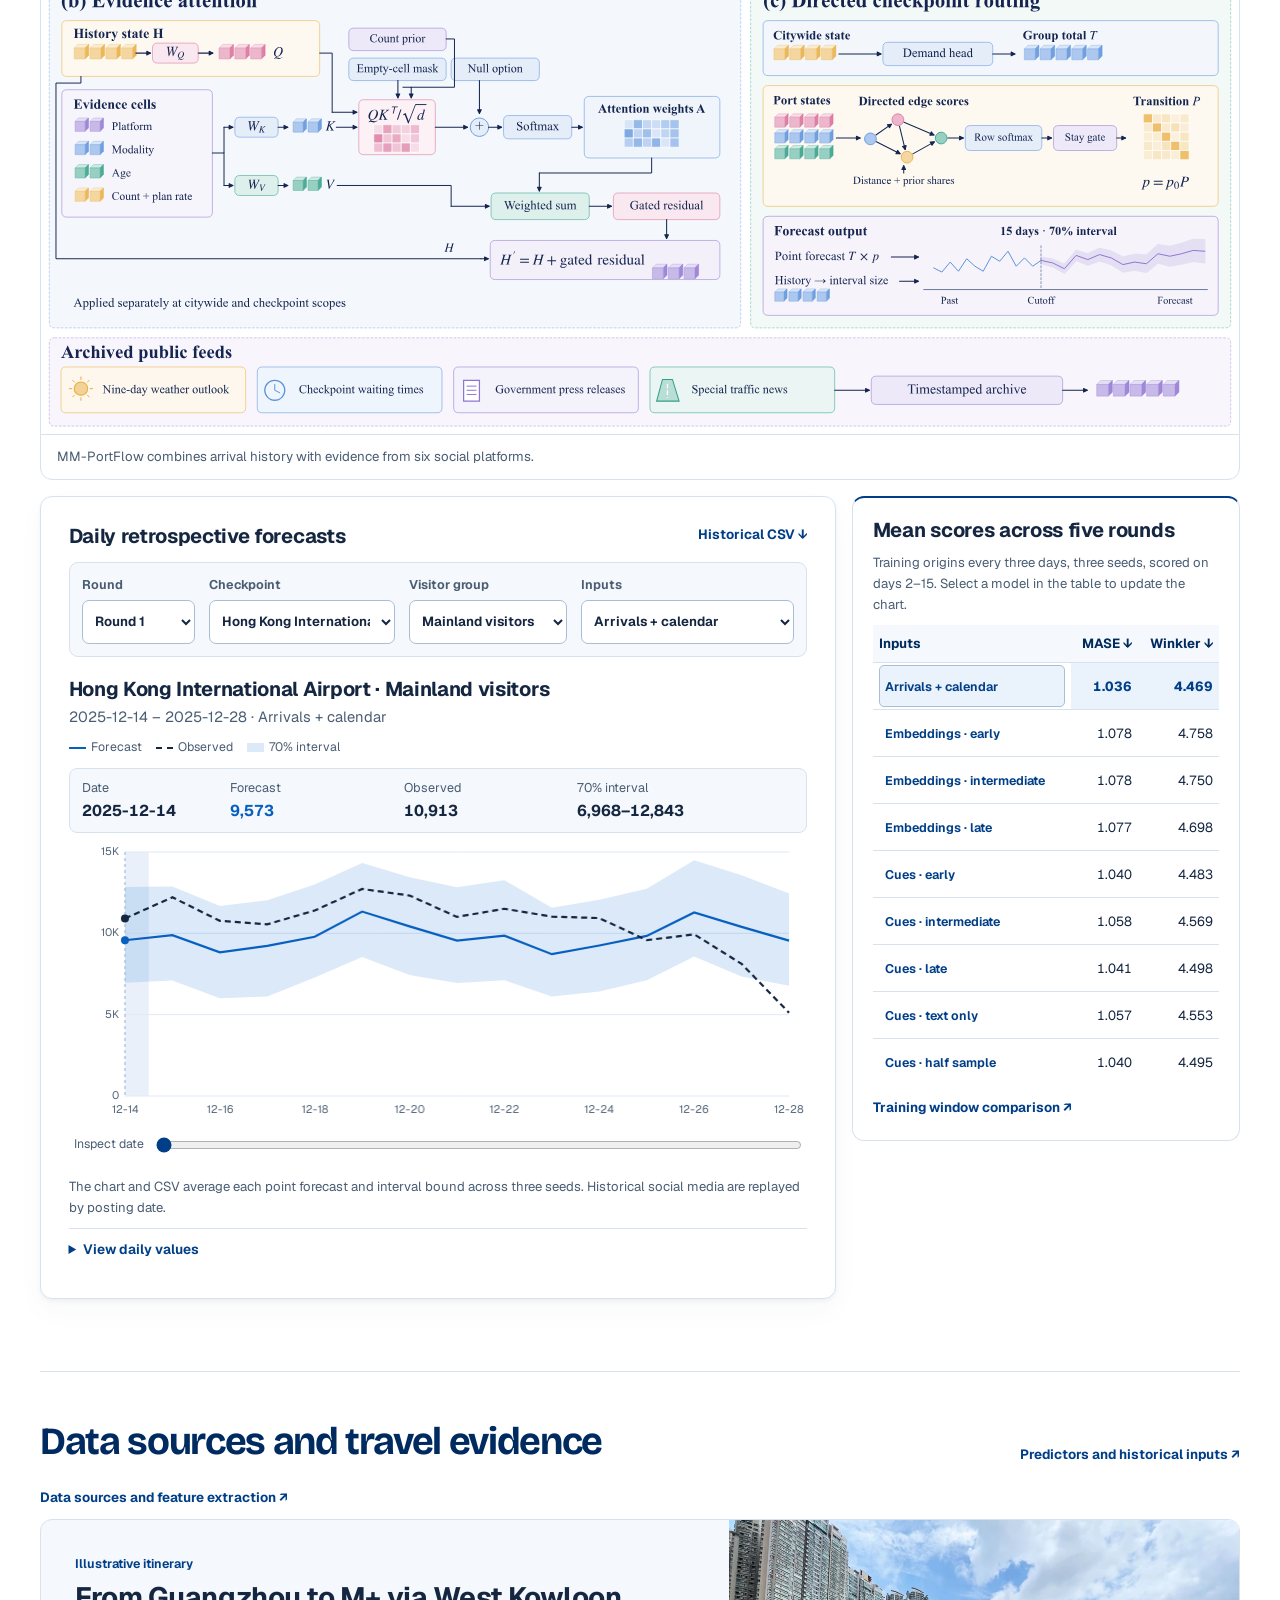
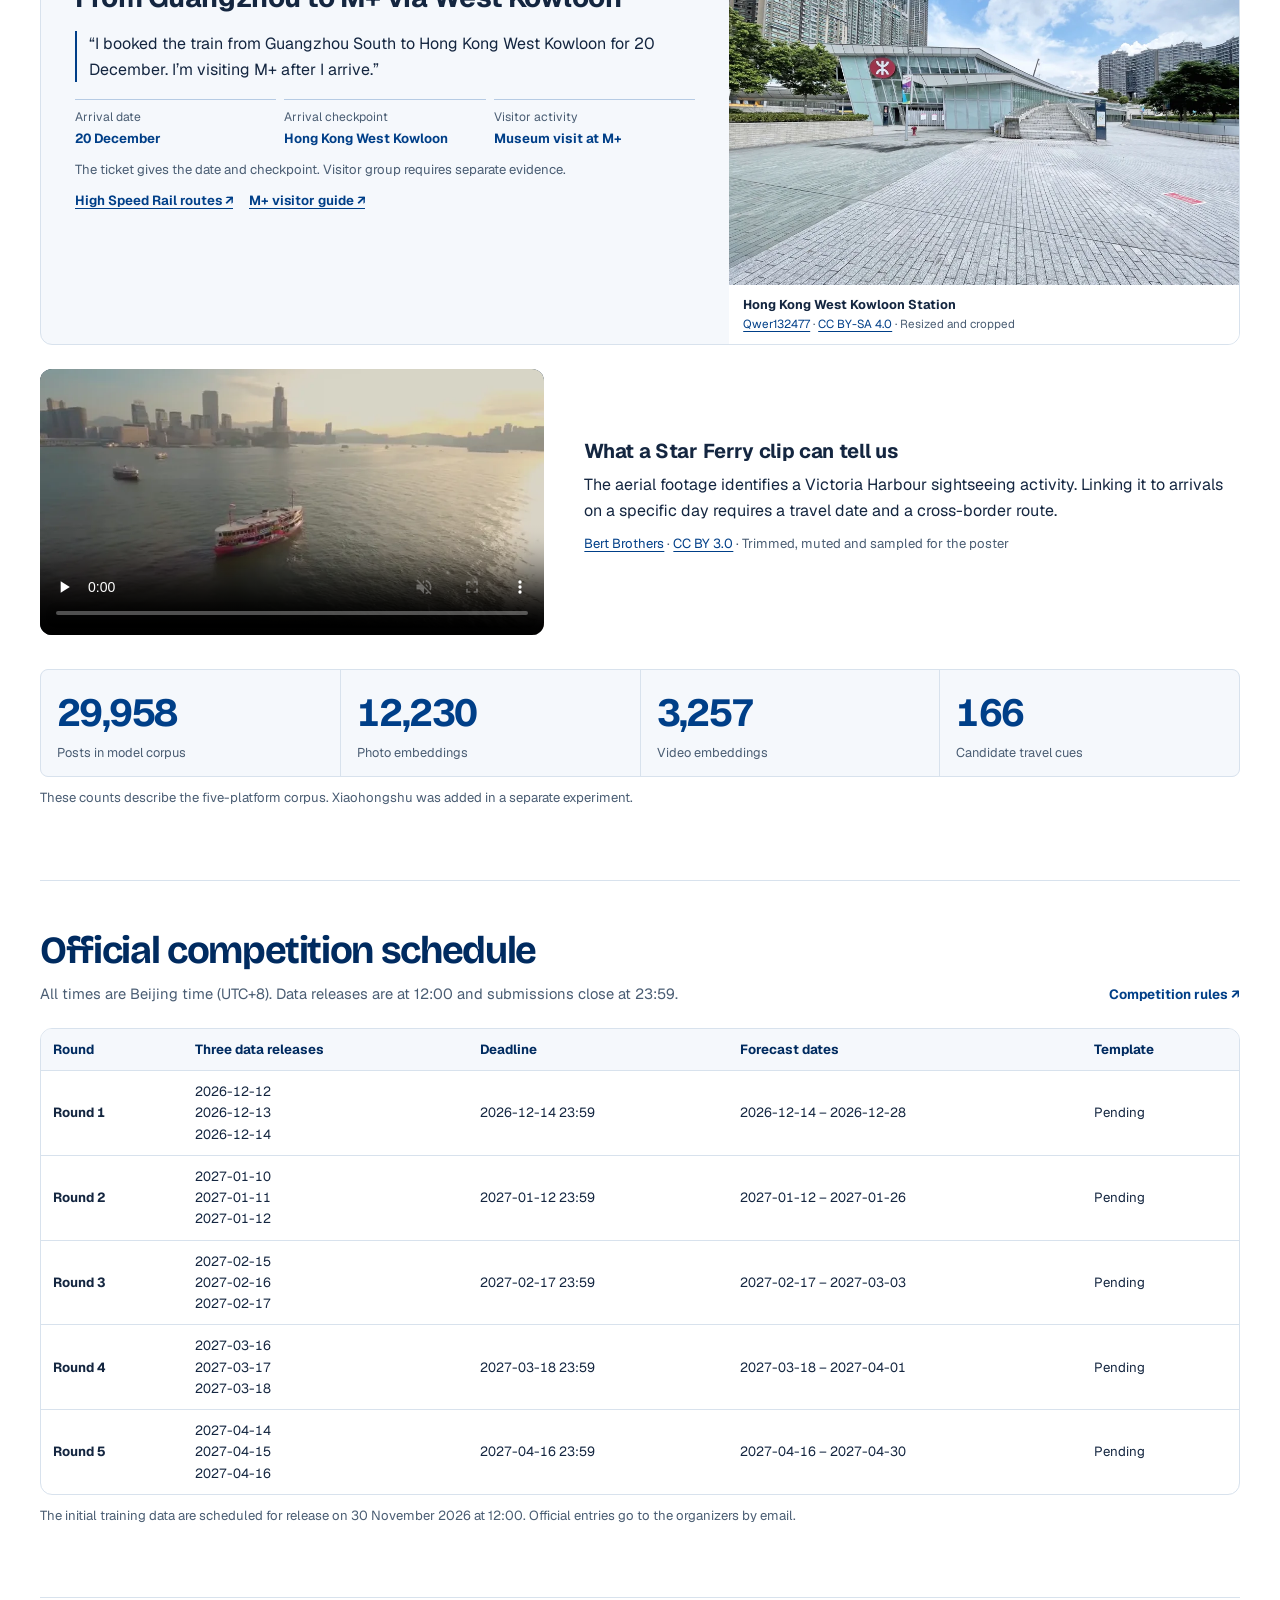
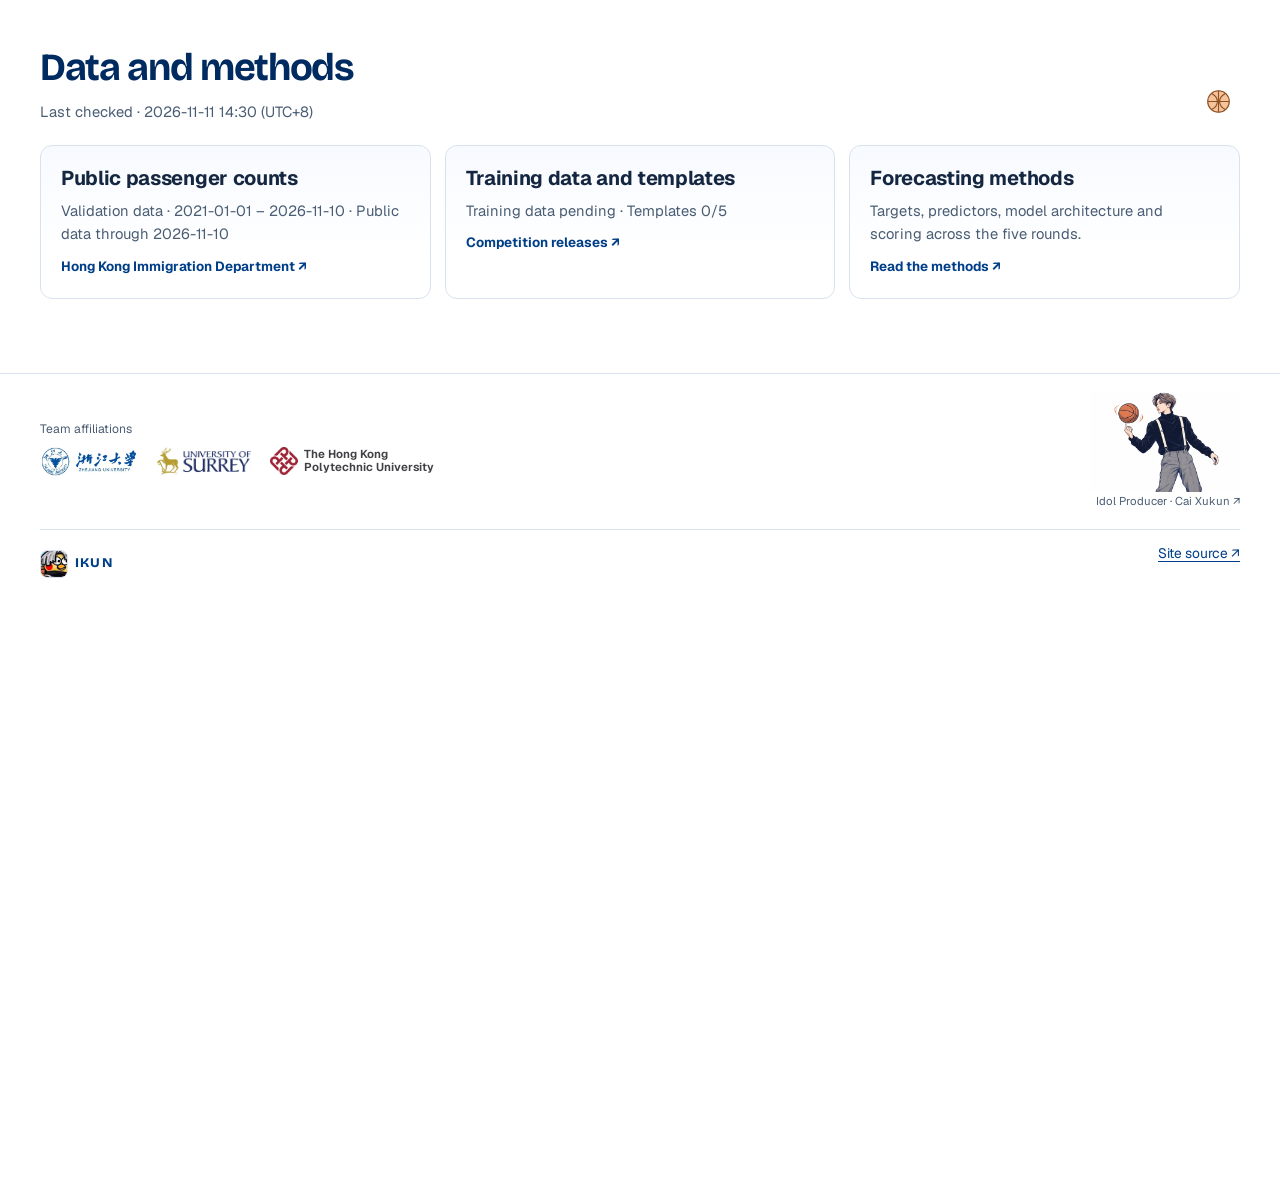
==== commit 5814e7e3: "Use one language at a time in website content" ====
--- a/site/index.html
+++ b/site/index.html
@@ -7,12 +7,12 @@
   <title>Hong Kong Visitor Arrivals | IKUN</title>
   <link rel="icon" href="assets/ikun-avatar.png" type="image/png">
   <script src="language.js?v=rehearsals"></script>
-  <link rel="stylesheet" href="style.css?v=checkpoint-scale">
+  <link rel="stylesheet" href="style.css?v=locale">
   <link rel="stylesheet" href="guide.css?v=white-header">
   <script defer src="rehearsal.js"></script>
   <script defer src="multimodal.js"></script>
   <script defer src="sources.js"></script>
-  <script defer src="app.js?v=checkpoint-detail"></script>
+  <script defer src="app.js?v=locale"></script>
   <script defer src="checkpoint-locations.js"></script>
   <script defer src="checkpoint-evidence.js?v=coverage"></script>
   <script defer src="checkpoint-map.js?v=scale"></script>
@@ -121,10 +121,10 @@
       <section id="study-area" aria-labelledby="study-area-title">
         <div class="section-heading">
           <div>
-            <h2 id="study-area-title"><span lang="en">Hong Kong arrival checkpoints</span><br><span lang="zh-Hans">香港入境口岸</span></h2>
-            <p><span lang="en">Ten checkpoints used in the historical forecasting rehearsals.</span><br><span lang="zh-Hans">历史预测模拟覆盖的 10 个入境口岸。</span></p>
-          </div>
-          <a class="text-link" href="methods.html#target-title"><span lang="en">Forecast targets</span> <span lang="zh-Hans">预测对象</span> ↗</a>
+            <h2 id="study-area-title"><span class="copy-en">Hong Kong arrival checkpoints</span><span class="copy-zh">香港入境口岸</span></h2>
+            <p><span class="copy-en">Ten checkpoints used in the historical forecasting rehearsals.</span><span class="copy-zh">历史预测模拟覆盖的 10 个入境口岸。</span></p>
+          </div>
+          <a class="text-link" href="methods.html#target-title"><span class="copy-en">Forecast targets</span><span class="copy-zh">预测对象</span> ↗</a>
         </div>
         <div id="checkpoint-explorer" class="checkpoint-explorer card" hidden>
           <div class="checkpoint-toolbar">
@@ -156,7 +156,7 @@
           </div>
           <div class="checkpoint-details" id="checkpoint-details">
             <section class="checkpoint-pane" aria-labelledby="map-forecast-title">
-              <h3 id="map-forecast-title"><span lang="en">Historical forecast</span> <span lang="zh-Hans">历史预测</span></h3>
+              <h3 id="map-forecast-title"><span class="copy-en">Historical forecast</span><span class="copy-zh">历史预测</span></h3>
               <div class="filters media-filters checkpoint-filters">
                 <label><span class="copy-en">Round</span><span class="copy-zh">轮次</span><select id="checkpoint-round"></select></label>
                 <label><span class="copy-en">Visitor group</span><span class="copy-zh">客群</span><select id="checkpoint-group"></select></label>
@@ -172,7 +172,7 @@
               </div>
             </section>
             <section class="checkpoint-pane" aria-labelledby="map-evidence-title">
-              <h3 id="map-evidence-title"><span lang="en">Multimodal evidence</span> <span lang="zh-Hans">多模态数据</span></h3>
+              <h3 id="map-evidence-title"><span class="copy-en">Multimodal evidence</span><span class="copy-zh">多模态数据</span></h3>
               <p class="caption" id="checkpoint-coverage-summary"></p>
               <div class="checkpoint-evidence-options">
                 <div class="checkpoint-evidence-scope" role="group" aria-label="Evidence scope" data-zh-aria="数据范围">
@@ -195,9 +195,9 @@
           </div>
           <div class="checkpoint-credits method-links">
             <a href="https://portal.csdi.gov.hk/csdi-webpage/dataset/immd_rcd_1633320081376_19895"><span class="copy-en">Checkpoint coordinates</span><span class="copy-zh">口岸坐标</span></a>
-            <a href="https://www.openstreetmap.org/copyright">© OpenStreetMap contributors</a>
+            <a href="https://www.openstreetmap.org/copyright"><span class="copy-en">© OpenStreetMap contributors</span><span class="copy-zh">© OpenStreetMap 贡献者</span></a>
             <a href="https://registry.opendata.aws/copernicus-dem/"><span class="copy-en">Copernicus water mask</span><span class="copy-zh">Copernicus 水体数据</span></a>
-            <small lang="en">Produced using Copernicus WorldDEM-30 © DLR e.V. 2010-2014 and © Airbus Defence and Space GmbH 2014-2018 provided under COPERNICUS by the European Union and ESA; all rights reserved.</small>
+            <small><span class="copy-en">Produced using Copernicus WorldDEM-30 © DLR e.V. 2010-2014 and © Airbus Defence and Space GmbH 2014-2018 provided under COPERNICUS by the European Union and ESA; all rights reserved.</span><span class="copy-zh">底图使用 Copernicus WorldDEM-30。© DLR e.V. 2010–2014 与 © Airbus Defence and Space GmbH 2014–2018。由欧盟与欧洲航天局通过哥白尼计划提供，版权所有。</span></small>
           </div>
         </div>
       </section>
@@ -209,7 +209,7 @@
         </div>
         <figure class="architecture-figure">
           <a class="architecture-image" href="methods.html#architecture" aria-label="Explore the MM-PortFlow architecture" data-zh-aria="查看 MM-PortFlow 模型架构"><img src="assets/mm-portflow-architecture.svg?v=vector" width="2880" height="1929" loading="lazy" alt="MM-PortFlow combines six platforms, arrival records, calendars and checkpoint coordinates through multimodal evidence attention and directed routing." data-zh-alt="MM-PortFlow 把六平台图文视频、历史客流、日历和口岸坐标纳入多模态注意力和有向口岸分流。"></a>
-          <figcaption><p lang="en">MM-PortFlow combines arrival history with evidence from six social platforms.</p><p lang="zh-Hans">MM-PortFlow 将历史客流与包括小红书在内的六个平台数据融合。</p></figcaption>
+          <figcaption><p class="copy-en">MM-PortFlow combines arrival history with evidence from six social platforms.</p><p class="copy-zh">MM-PortFlow 将历史客流与包括小红书在内的六个平台数据融合。</p></figcaption>
         </figure>
         <div class="experiment-grid">
           <article class="card forecast">
@@ -256,10 +256,10 @@
       </section>
       <section id="evidence" aria-labelledby="evidence-title">
         <div class="section-heading">
-          <div><h2 id="evidence-title"><span lang="en">Data sources and travel evidence</span><br><span lang="zh-Hans">数据来源与出行线索</span></h2></div>
+          <div><h2 id="evidence-title"><span class="copy-en">Data sources and travel evidence</span><span class="copy-zh">数据来源与出行线索</span></h2></div>
           <a class="text-link" href="methods.html#input-title"><span class="copy-en">Predictors and historical inputs ↗</span><span class="copy-zh">自变量与历史输入 ↗</span></a>
         </div>
-        <p class="caption" id="data-source-map"><a class="text-link" href="methods.html#data-source-map"><span lang="en">Data sources and feature extraction</span> · <span lang="zh-Hans">数据来源与变量提取</span> ↗</a></p>
+        <p class="caption" id="data-source-map"><a class="text-link" href="methods.html#data-source-map"><span class="copy-en">Data sources and feature extraction</span><span class="copy-zh">数据来源与变量提取</span> ↗</a></p>
         <article class="itinerary">
           <div class="itinerary-copy">
             <p class="itinerary-label"><span class="copy-en">Illustrative itinerary</span><span class="copy-zh">行程示例</span></p>
--- a/site/style.css
+++ b/site/style.css
@@ -273,7 +273,6 @@
 .checkpoint-details .checkpoint-pane { min-width: 0; padding: 16px; margin: 0; border-top: 0; }
 .checkpoint-pane + .checkpoint-pane { border-left: 1px solid var(--line); }
 .checkpoint-pane h3 { margin-bottom: 10px; }
-.checkpoint-pane [lang="zh-Hans"] { margin-inline-start: .4em; }
 .checkpoint-filters { grid-template-columns: repeat(2, minmax(0, 1fr)); margin-bottom: 9px; }
 .checkpoint-filters label:last-child { grid-column: 1 / -1; }
 .checkpoint-pane .chart-readout { grid-template-columns: repeat(2, minmax(0, 1fr)); }
@@ -322,7 +321,6 @@
 .source-key dd { margin-block-start: 4px; }
 .source-key :is(dt, .method-links a) > span { display: block; }
 .architecture-details { margin-bottom: 16px; }
-.architecture-details summary > span + span { margin-inline-start: 10px; }
 .architecture-details dl { display: grid; grid-template-columns: repeat(2, minmax(0, 1fr)); gap: 16px 24px; margin: 8px 0 0; }
 .architecture-details dt { display: flex; flex-wrap: wrap; gap: 4px 10px; font-weight: 700; }
 .architecture-details dd { margin: 6px 0 0; color: var(--muted); font-size: .86rem; }
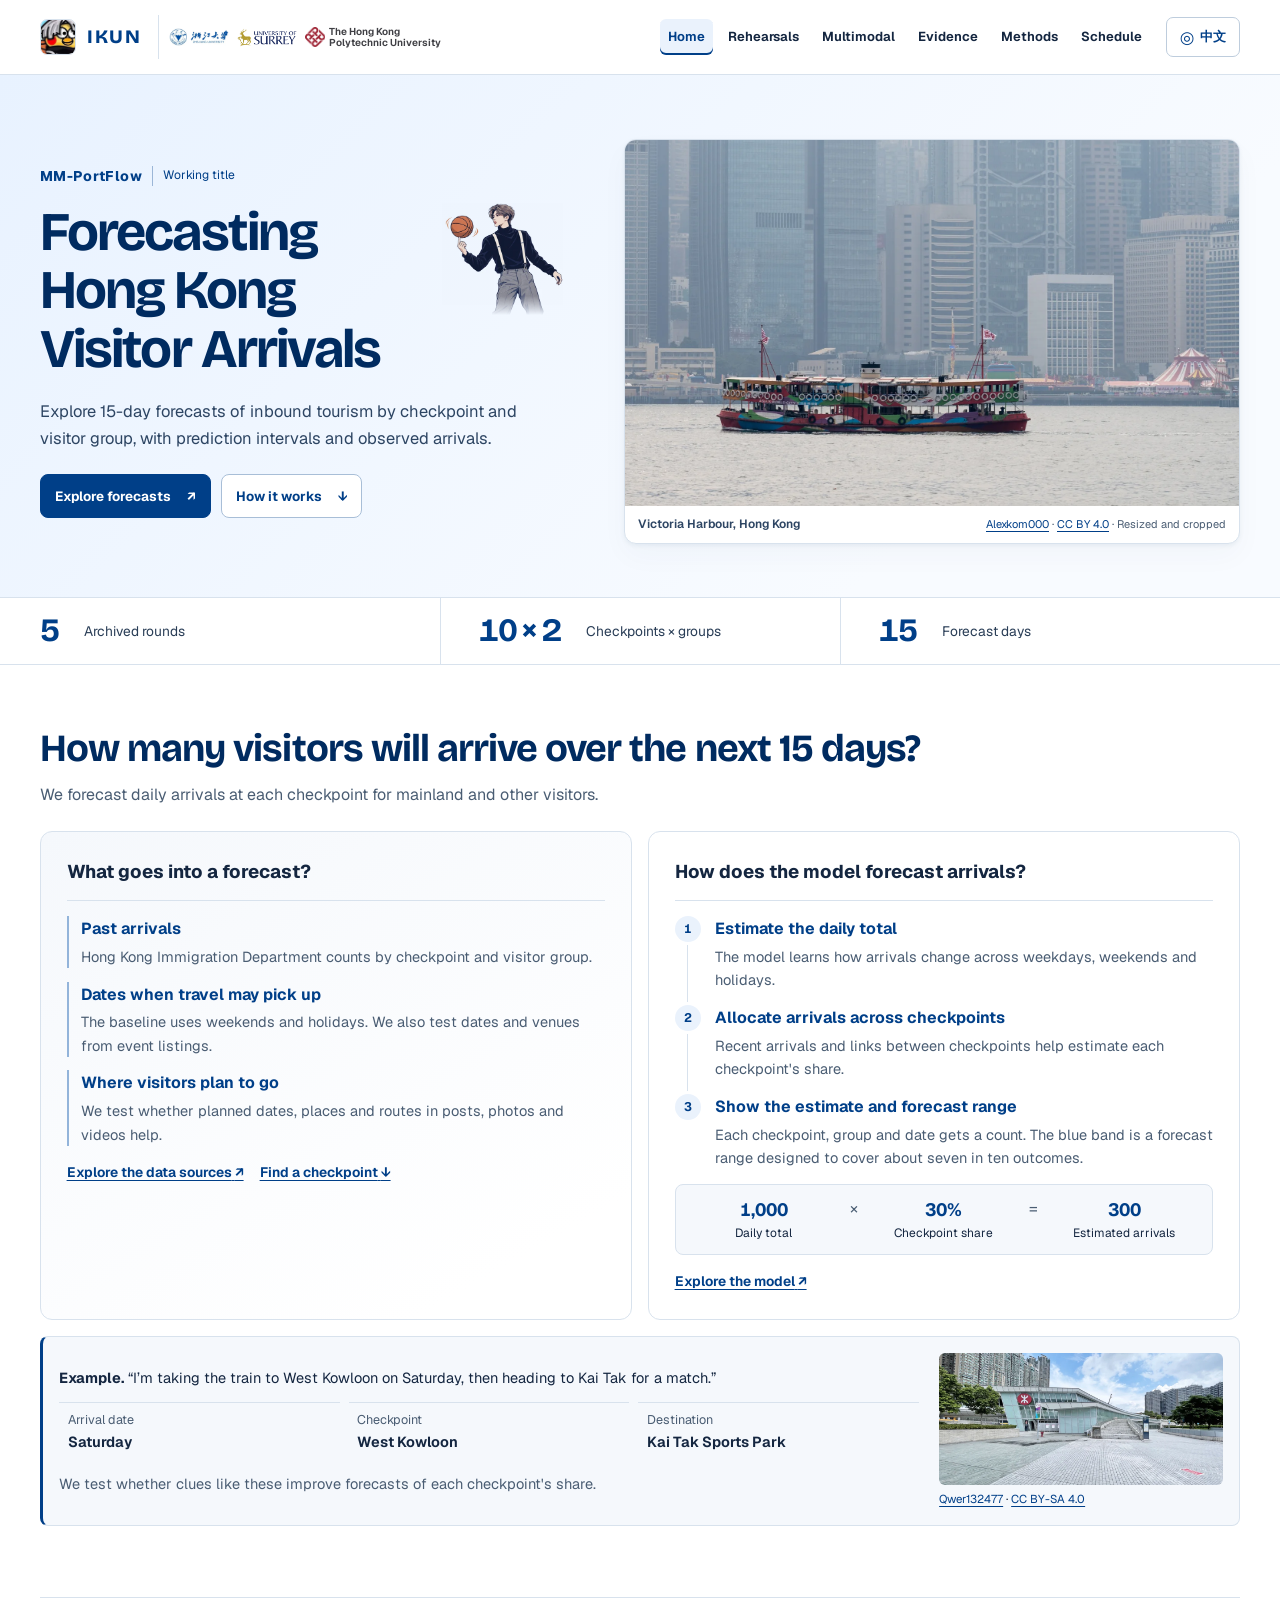
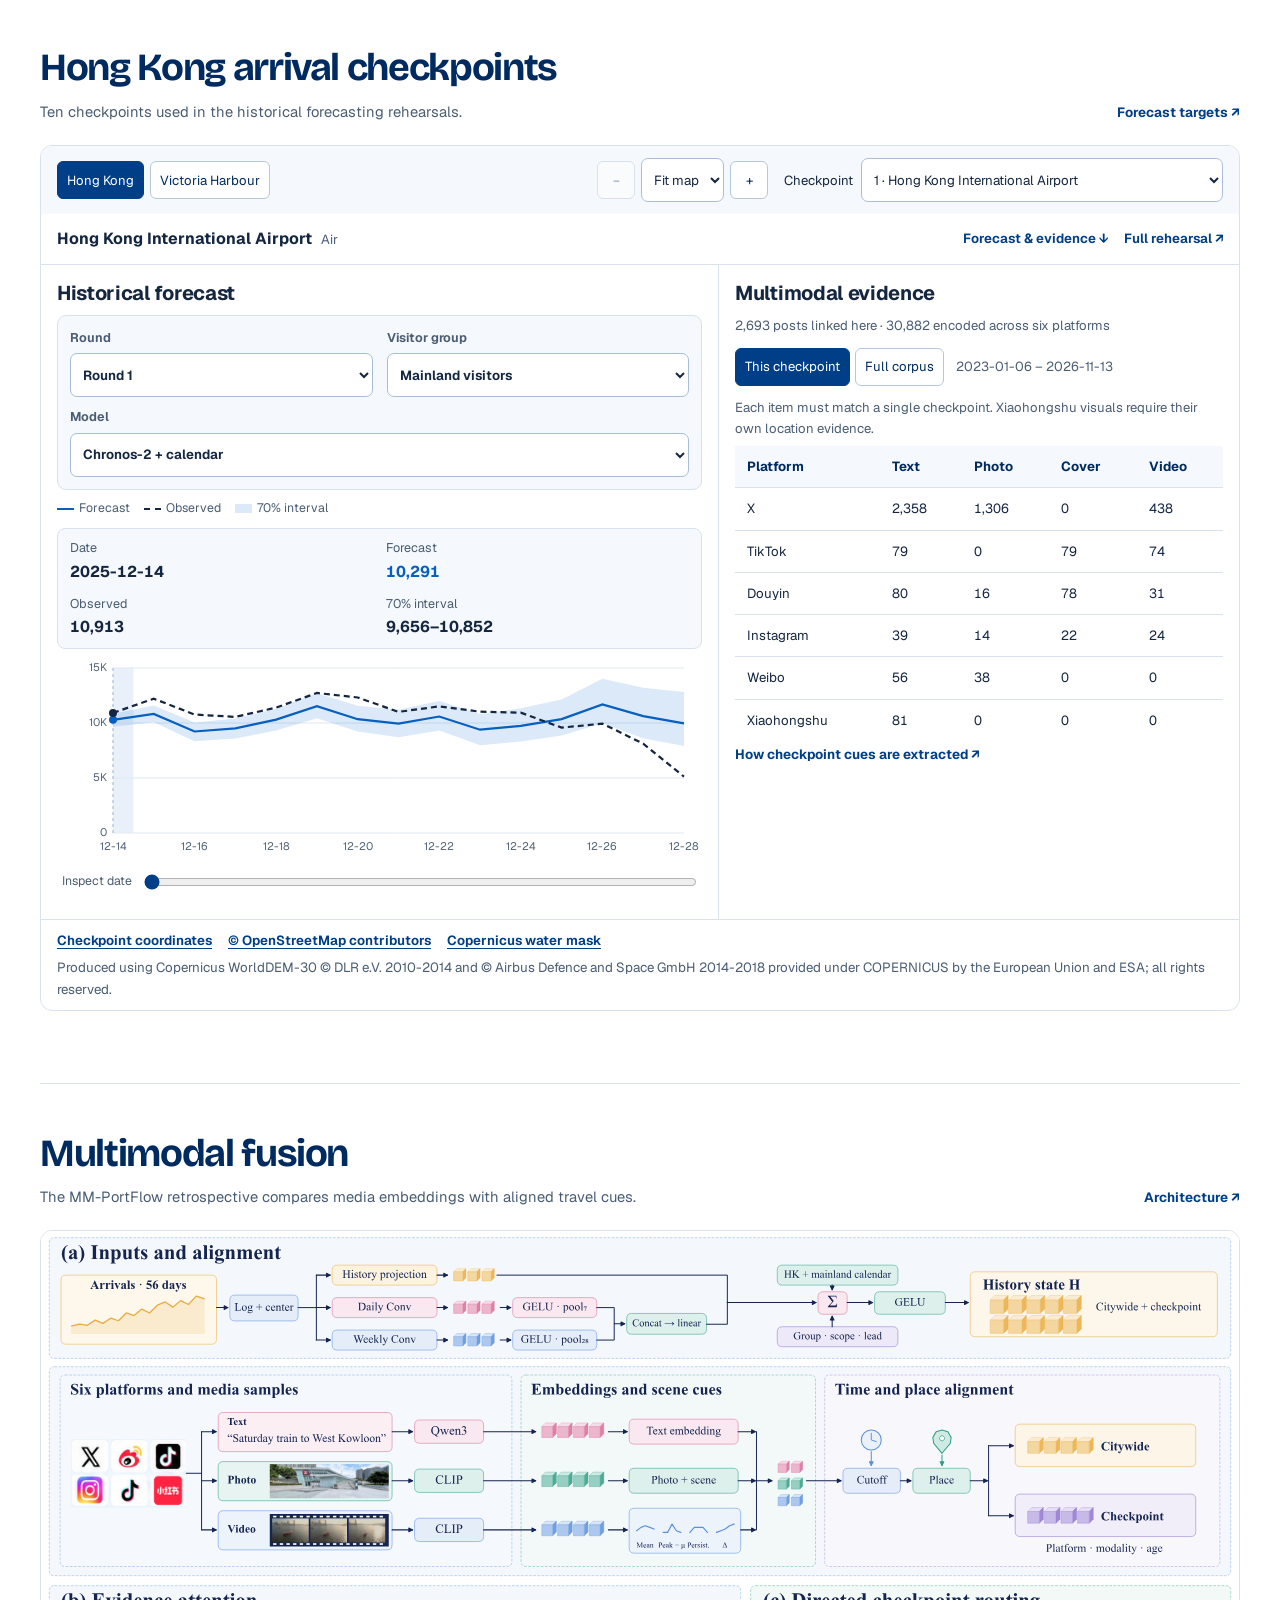
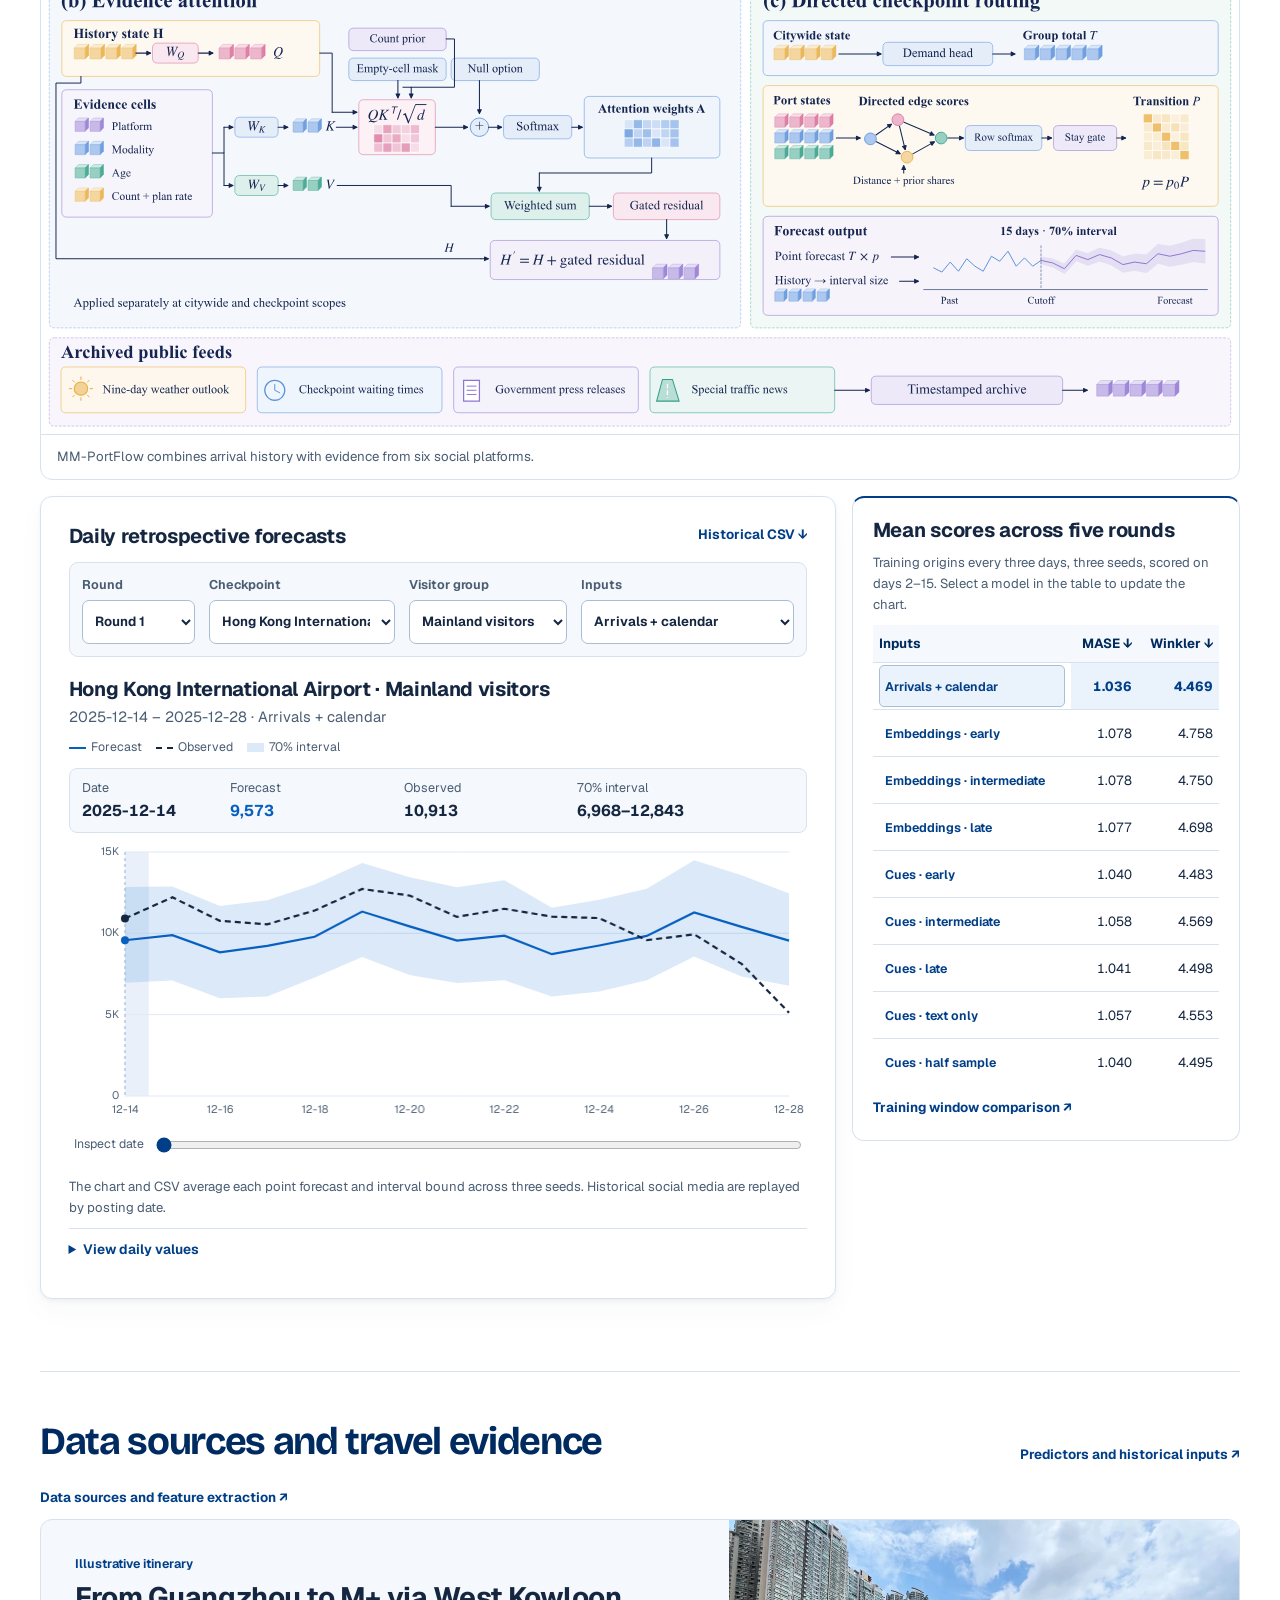
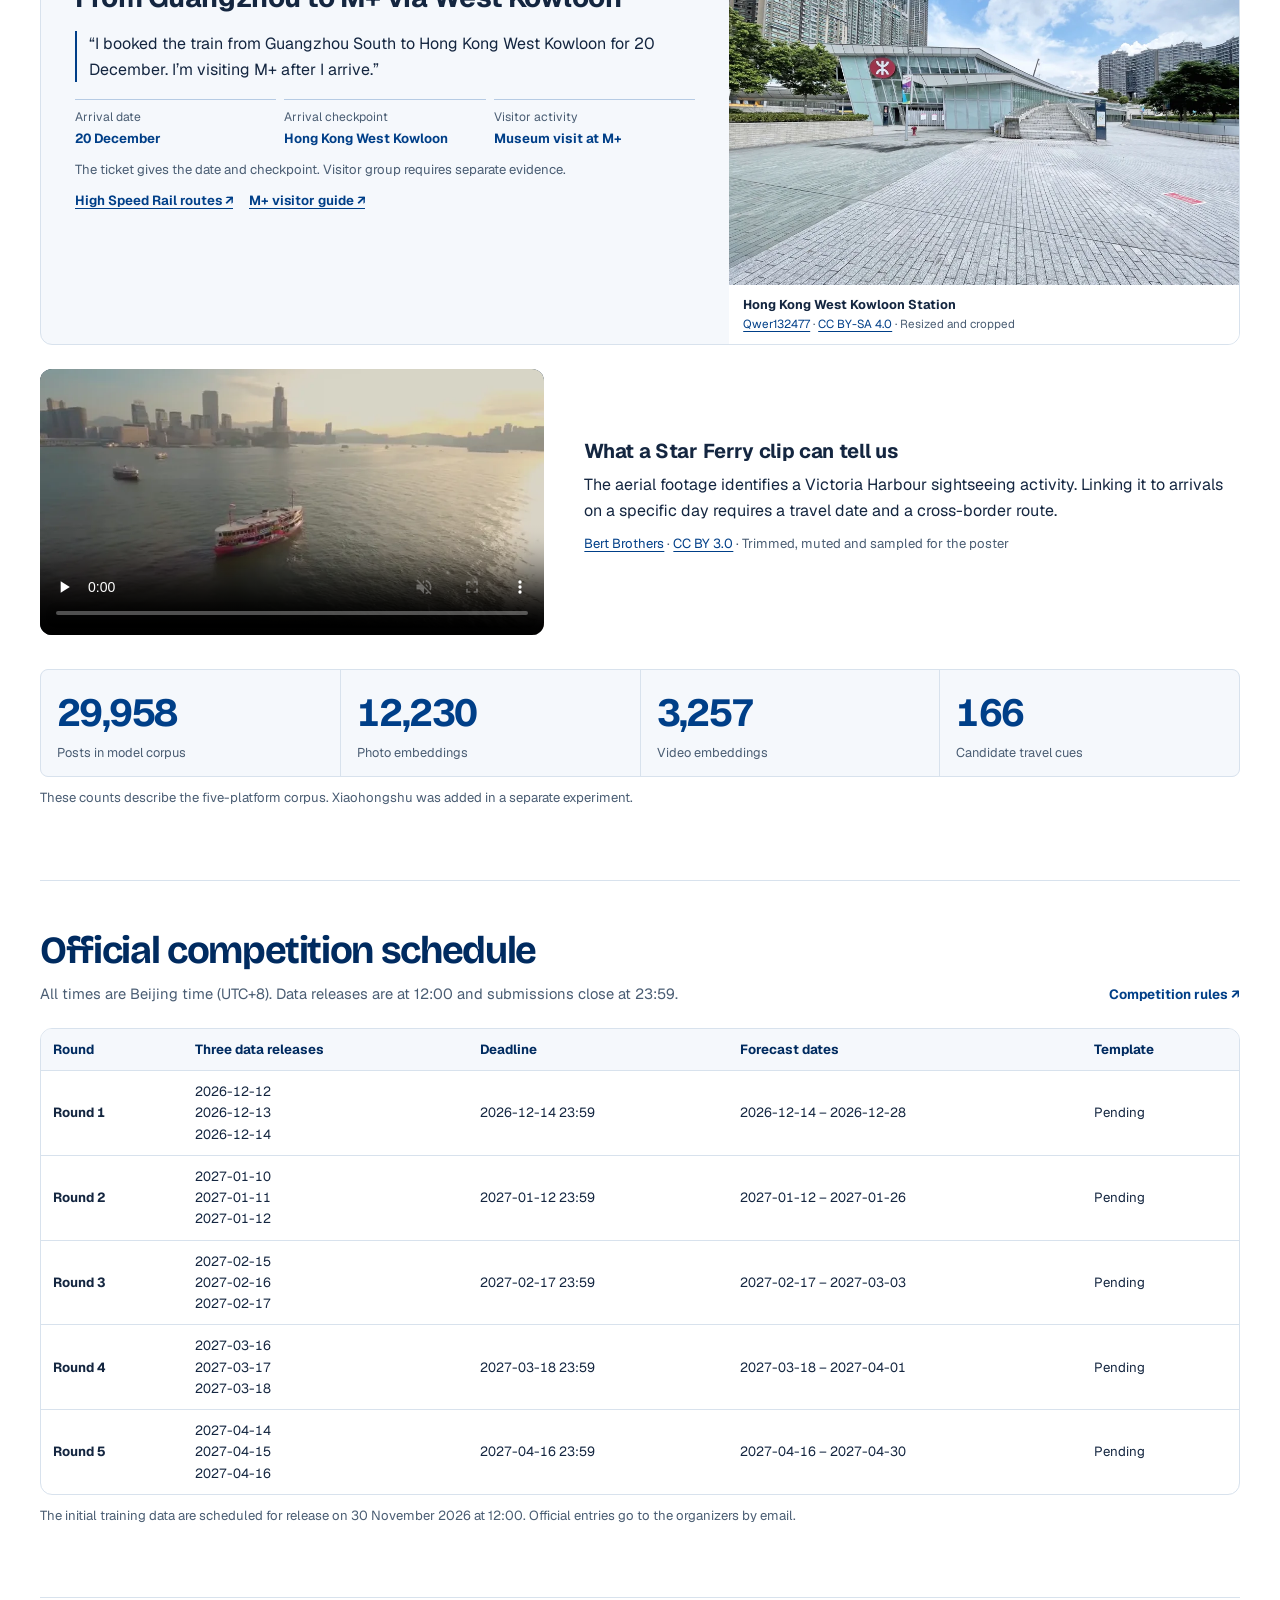
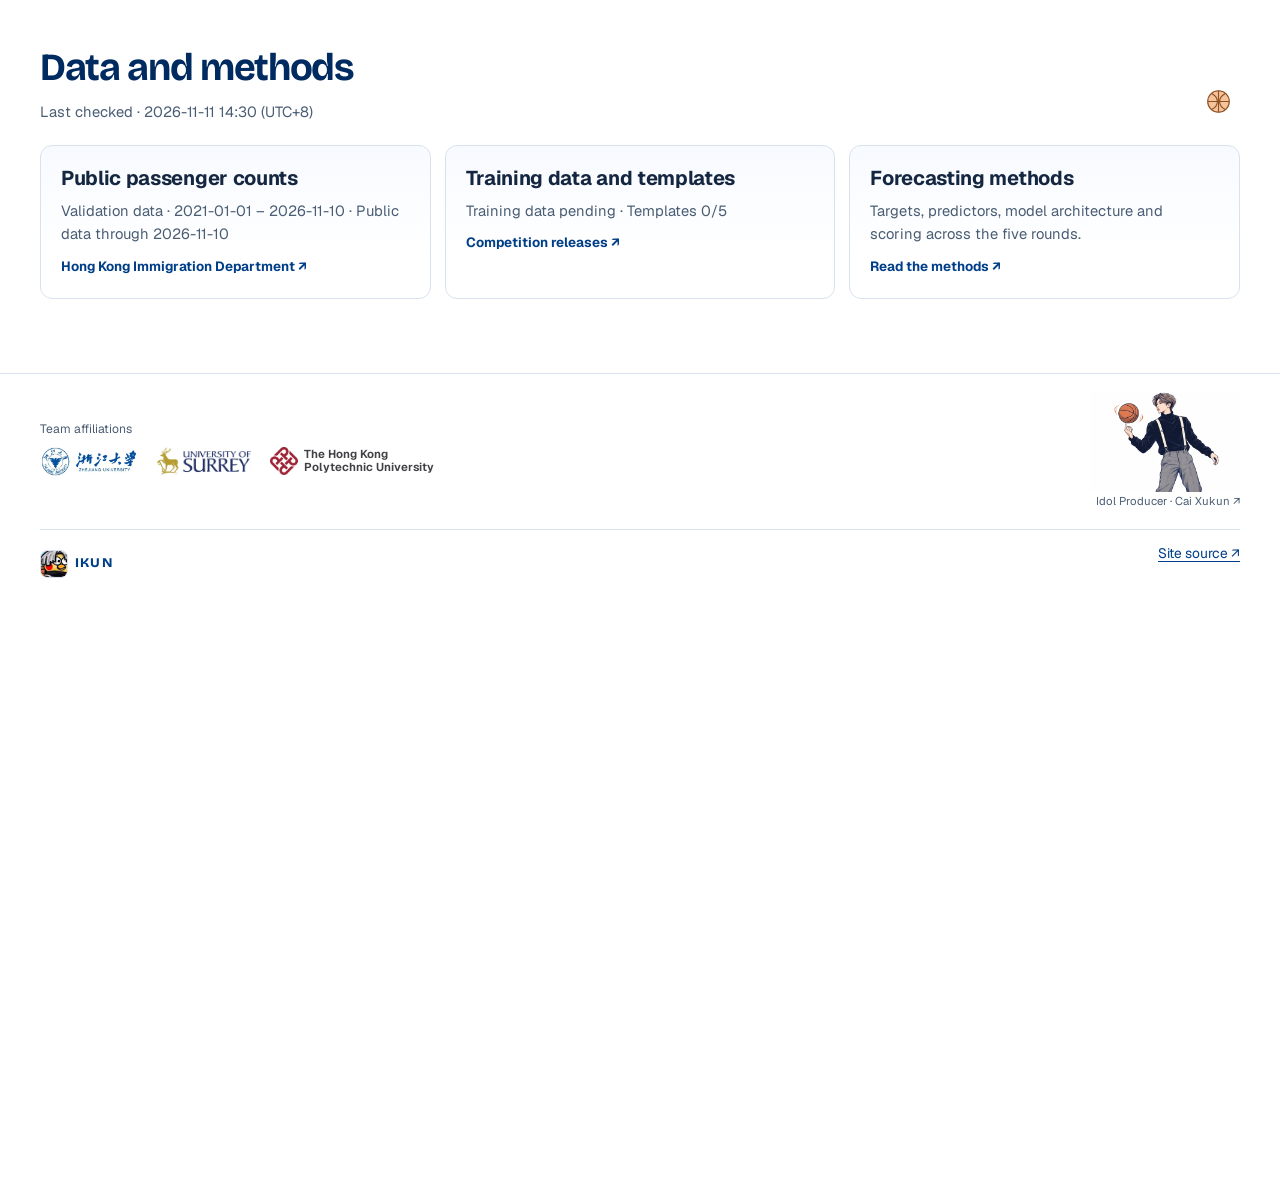
==== commit 1aafd6f0: "Move the IKUN basketball illustration beside the home title" ====
--- a/site/index.html
+++ b/site/index.html
@@ -7,7 +7,7 @@
   <title>Hong Kong Visitor Arrivals | IKUN</title>
   <link rel="icon" href="assets/ikun-avatar.png" type="image/png">
   <script src="language.js?v=rehearsals"></script>
-  <link rel="stylesheet" href="style.css?v=locale">
+  <link rel="stylesheet" href="style.css?v=hero-court">
   <link rel="stylesheet" href="guide.css?v=white-header">
   <script defer src="rehearsal.js"></script>
   <script defer src="multimodal.js"></script>
@@ -27,9 +27,6 @@
         <a href="https://www.surrey.ac.uk/" aria-label="University of Surrey" data-zh-aria="萨里大学"><img class="surrey-mark" src="assets/university-of-surrey-lockup.webp" width="918" height="288" alt=""></a>
         <a class="polyu-link" href="https://www.polyu.edu.hk/"><span class="polyu-emblem" aria-hidden="true"><img class="polyu-mark" src="assets/hong-kong-polytechnic.webp" width="450" height="86" alt=""></span><span lang="en">The Hong Kong<br>Polytechnic University</span></a>
       </div>
-      <a class="mast-court" href="index.html#ikun-court" aria-label="IKUN basketball illustration" data-zh-aria="IKUN 篮球插画">
-        <img src="assets/ikun-court.webp" width="500" height="333" alt="">
-      </a>
       <nav aria-label="Main navigation" data-zh-aria="主要导航">
         <a href="index.html" aria-current="page"><span class="copy-en">Home</span><span class="copy-zh">首页</span></a>
         <a href="rehearsals.html"><span class="copy-en">Rehearsals</span><span class="copy-zh">历史模拟</span></a>
@@ -46,7 +43,12 @@
       <div class="wrap hero-grid">
         <div class="hero-copy">
           <p class="project-label"><strong>MM-PortFlow</strong><span><span class="copy-en">Working title</span><span class="copy-zh">论文工作名</span></span></p>
-          <h1 id="page-title"><span class="copy-en">Forecasting Hong&nbsp;Kong Visitor Arrivals</span><span class="copy-zh">香港入境客流预测</span></h1>
+          <div class="hero-heading">
+            <a class="hero-court" href="#ikun-court" aria-label="Cai Xukun basketball illustration" data-zh-aria="蔡徐坤篮球插画">
+              <img src="assets/ikun-court.webp" width="500" height="333" alt="">
+            </a>
+            <h1 id="page-title"><span class="copy-en">Forecasting Hong&nbsp;Kong Visitor Arrivals</span><span class="copy-zh">香港入境<wbr>客流预测</span></h1>
+          </div>
           <p class="intro"><span class="copy-en">Explore 15-day forecasts of inbound tourism by checkpoint and visitor group, with prediction intervals and observed arrivals.</span><span class="copy-zh">查看香港各口岸的 15 天入境访客预测，比较预测区间和实际客流。</span></p>
           <div class="hero-actions">
             <a class="button" href="rehearsals.html"><span><span class="copy-en">Explore forecasts</span><span class="copy-zh">探索历史预测</span></span><span aria-hidden="true">↗</span></a>
--- a/site/style.css
+++ b/site/style.css
@@ -60,9 +60,6 @@
 .nav .mast-affiliations .polyu-emblem { width: 20px; height: 20px; }
 .nav .mast-affiliations .polyu-mark { height: 20px; }
 .nav .mast-affiliations .polyu-link { gap: 4px; font-size: .625rem; white-space: nowrap; }
-.mast-court { display: grid; place-items: center; flex: none; width: 65px; height: 46px; border-radius: 6px; }
-.mast-court:hover { background: var(--paper); }
-.mast-court img { display: block; width: 100%; height: auto; }
 .language-toggle { min-width: 74px; min-height: 40px; padding: 6px 9px; display: inline-flex; align-items: center; justify-content: center; gap: 6px; color: var(--accent); background: #fff; border: 1px solid #becddd; border-radius: 7px; font-size: .83rem; font-weight: 650; white-space: nowrap; }
 .language-toggle:hover { background: var(--tint); border-color: var(--accent); }
 .language-icon { font-size: 1.05rem; }
@@ -76,6 +73,30 @@
 .hero { background: linear-gradient(135deg, #e8f2ff, #f8fbff 76%); border-bottom: 1px solid var(--line); }
 .hero-grid { display: grid; grid-template-columns: minmax(0, .95fr) minmax(0, 1.12fr); align-items: center; gap: clamp(24px, 4.8vw, 70px); padding-block: clamp(36px, 5vw, 72px) clamp(32px, 4.2vw, 58px); }
 .hero-copy { min-width: 0; }
+.hero-heading { display: flow-root; margin-block: 16px 20px; }
+.hero-heading h1 { margin: 0; text-wrap: wrap; }
+.hero-court {
+  float: inline-end;
+  width: clamp(70px, 9.4vw, 132px);
+  aspect-ratio: 1.08;
+  margin-inline-start: 12px;
+}
+.hero-court img {
+  display: block;
+  width: 100%;
+  height: 100%;
+  object-fit: cover;
+  mix-blend-mode: multiply;
+  mask-image: linear-gradient(#000 83%, transparent);
+}
+html[lang="zh-Hans"] .hero-heading {
+  display: flex;
+  flex-direction: row-reverse;
+  align-items: center;
+  justify-content: space-between;
+}
+html[lang="zh-Hans"] .hero-heading h1 { word-break: keep-all; }
+html[lang="zh-Hans"] .hero-court { flex: none; }
 .project-label { display: flex; align-items: center; flex-wrap: wrap; gap: 4px 10px; color: var(--accent); font-size: .76rem; }
 .project-label strong { font-size: .88rem; font-weight: 750; letter-spacing: .025em; }
 .project-label > span { border-left: 1px solid #9bb6d7; padding-left: 10px; }
@@ -336,9 +357,8 @@
 }
 @media (max-width: 1190px) {
   html { scroll-padding-top: 105px; }
-  .nav { display: grid; grid-template-columns: auto minmax(0, 1fr) auto auto; gap: 0 8px; padding-block: 4px; }
-  .language-toggle { grid-column: 4; grid-row: 1; }
-  .mast-court { grid-column: 3; grid-row: 1; }
+  .nav { display: grid; grid-template-columns: auto minmax(0, 1fr) auto; gap: 0 8px; padding-block: 4px; }
+  .language-toggle { grid-column: 3; grid-row: 1; }
   .nav nav { grid-column: 1 / -1; width: 100%; justify-content: center; }
   .nav .mast-affiliations { padding-inline-start: 8px; }
   .method-nav { top: 110px; }
@@ -364,7 +384,6 @@
   .nav .mast-affiliations img { height: 15px; }
   .nav .mast-affiliations .polyu-emblem, .nav .mast-affiliations .polyu-mark { height: 17px; }
   .nav .mast-affiliations .polyu-emblem { width: 17px; }
-  .mast-court { width: 49px; height: 42px; }
   .checkpoint-marker:not(.checkpoint-inset) { min-width: 18px; height: 18px; padding: 0 2px; border-width: 1px; font-size: .59rem; }
   .checkpoint-marker[data-point="2"] .checkpoint-marker-label { top: auto; bottom: calc(100% + 4px); left: 50%; transform: translateX(-34%); }
   .checkpoint-marker[data-point="4"] .checkpoint-marker-label { top: calc(100% + 4px); right: 50%; transform: translateX(14%); }
@@ -376,6 +395,8 @@
   .hero-grid { grid-template-columns: minmax(0, 1fr); gap: 19px; padding-block: 24px 19px; }
   h1 { font-size: clamp(2.15rem, 9.25vw, 3.25rem); margin-block: 12px; }
   html[lang="zh-Hans"] h1 { font-size: clamp(1.9rem, 7.8vw, 3rem); }
+  .hero-heading { margin-block: 12px; }
+  .hero-court { width: clamp(70px, 20vw, 110px); }
   .hero-figure img { aspect-ratio: 2.05; }
   .hero-figure figcaption { padding: 8px 10px; }
   .hero-actions { margin-top: 16px; }
@@ -416,7 +437,6 @@
 @media (max-width: 380px) {
   .nav { column-gap: 5px; }
   .nav .mast-affiliations img { height: 13px; }
-  .mast-court { width: 40px; }
   .checkpoint-marker[data-point="3"] .checkpoint-marker-label { top: calc(100% + 4px); right: auto; left: 50%; transform: translateX(-50%); }
   .checkpoint-inset .checkpoint-marker-label { top: calc(100% + 4px); left: 50%; transform: translateX(-50%); }
   .nav nav a { font-size: .7rem; }
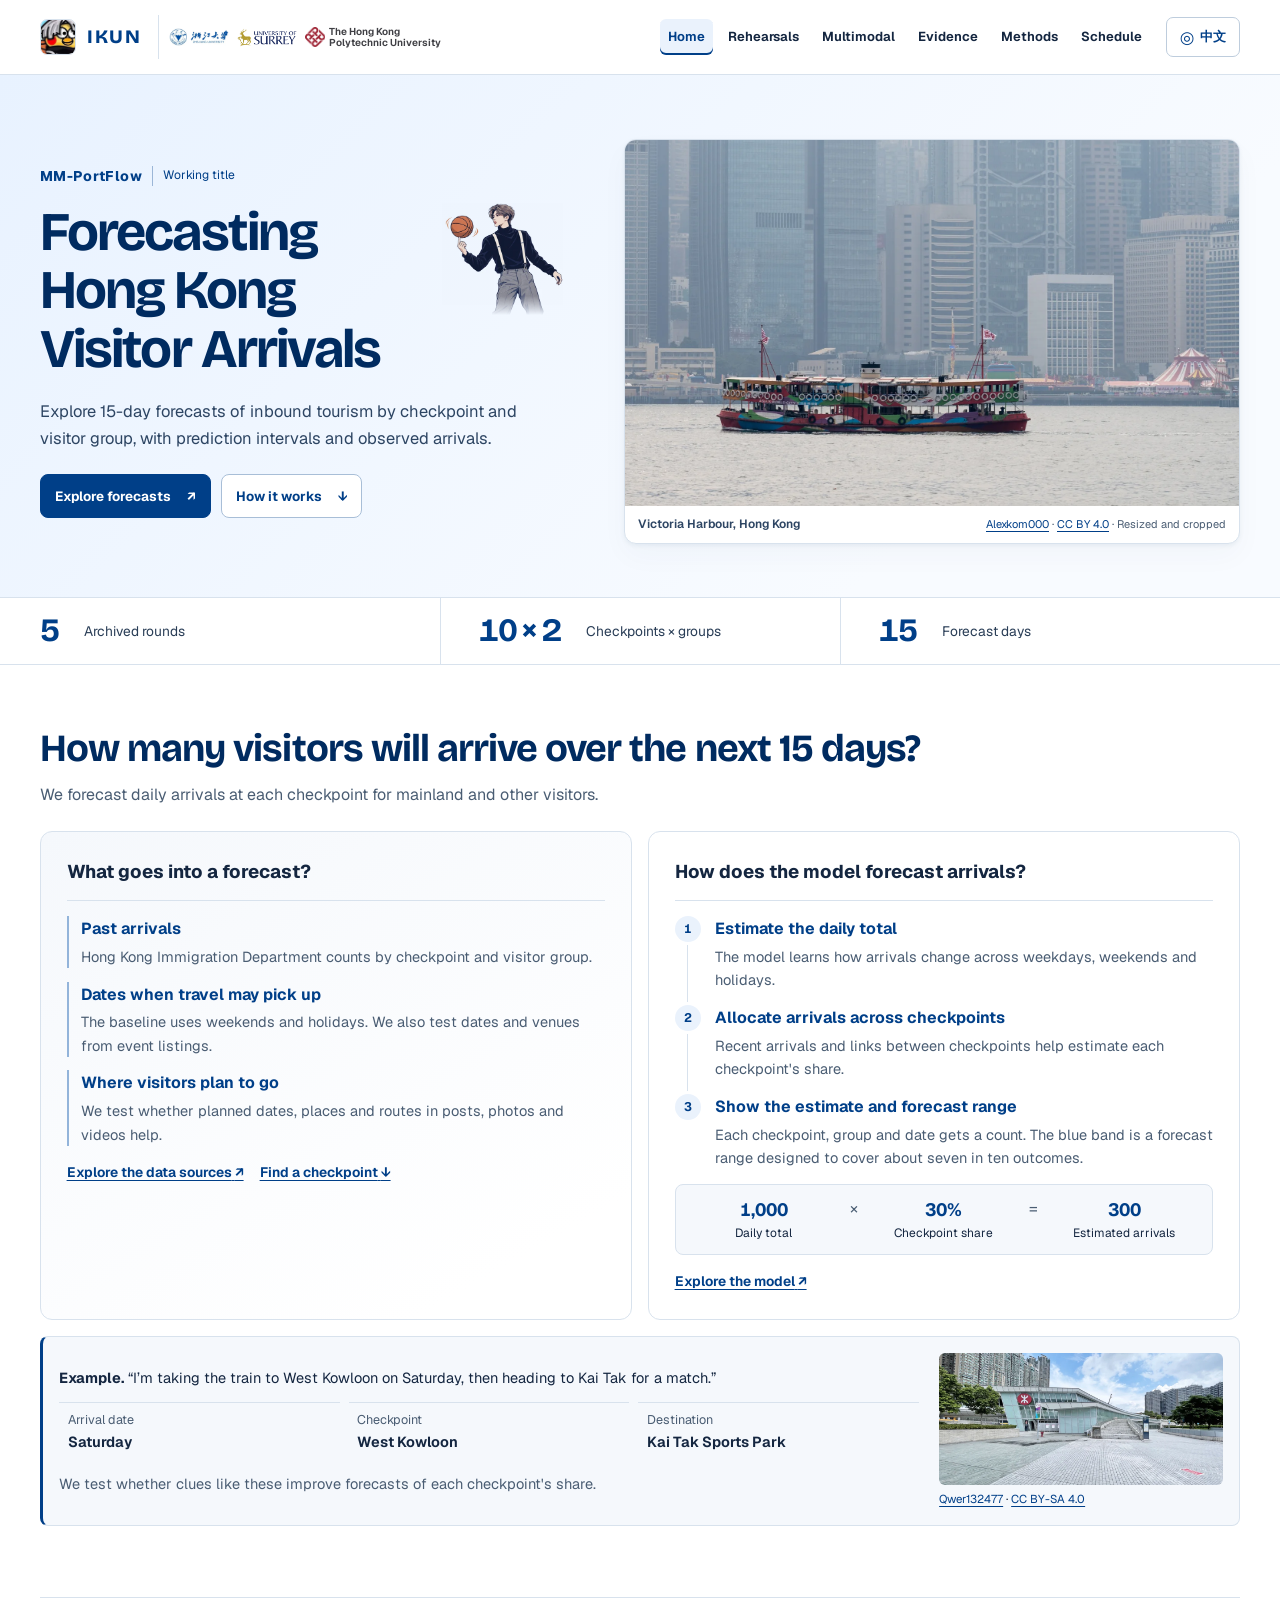
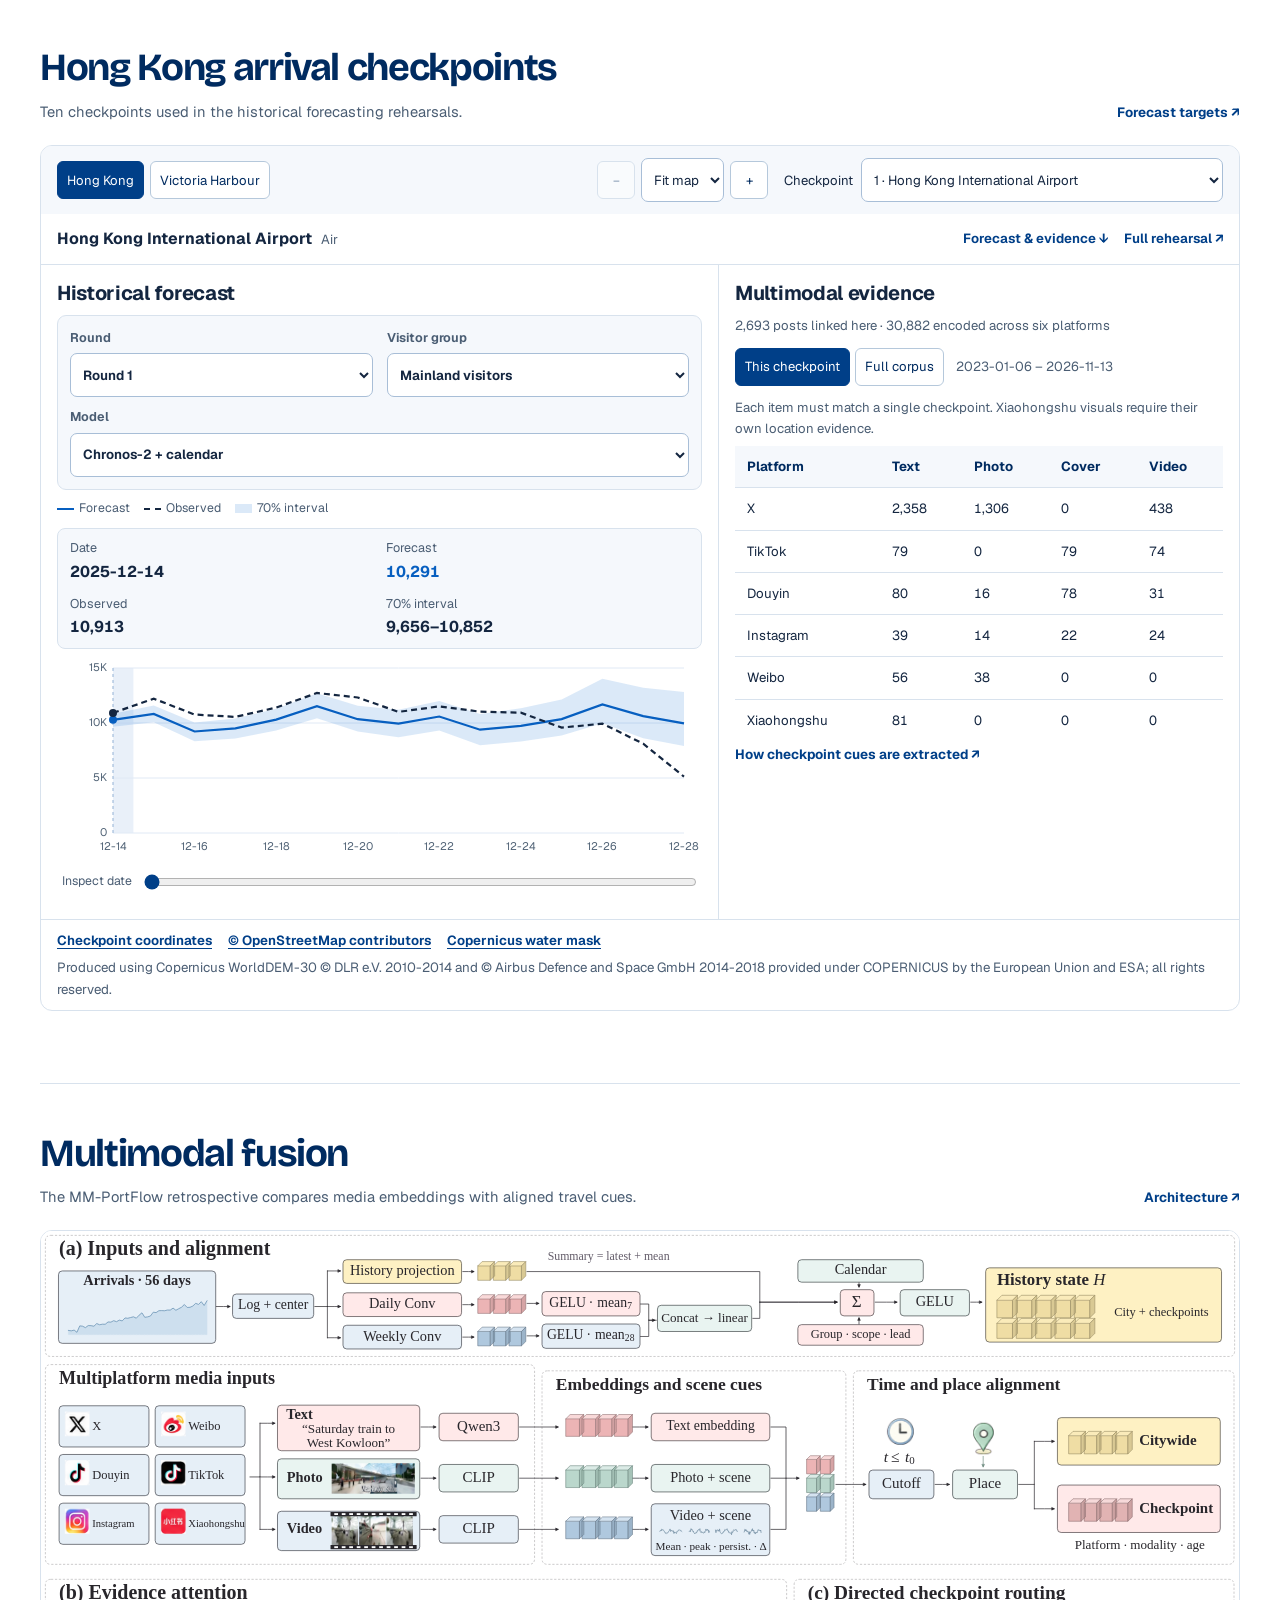
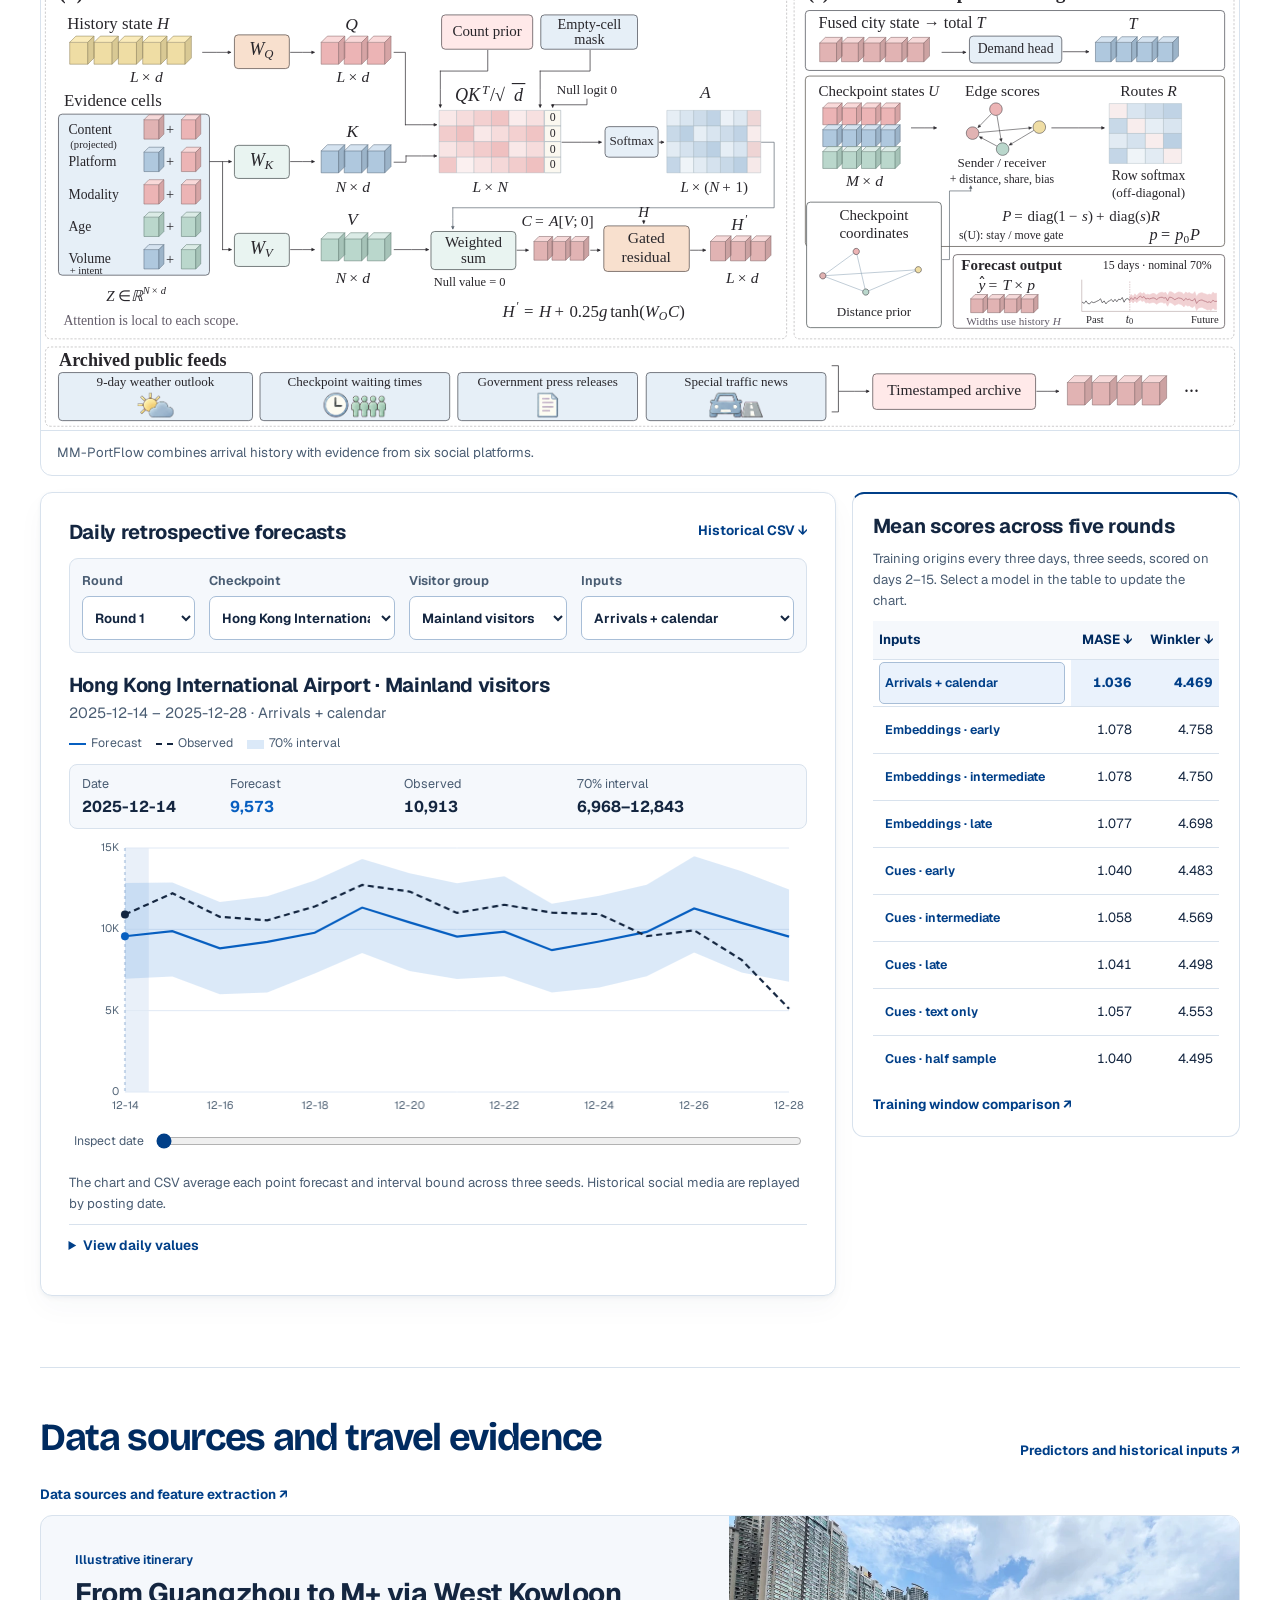
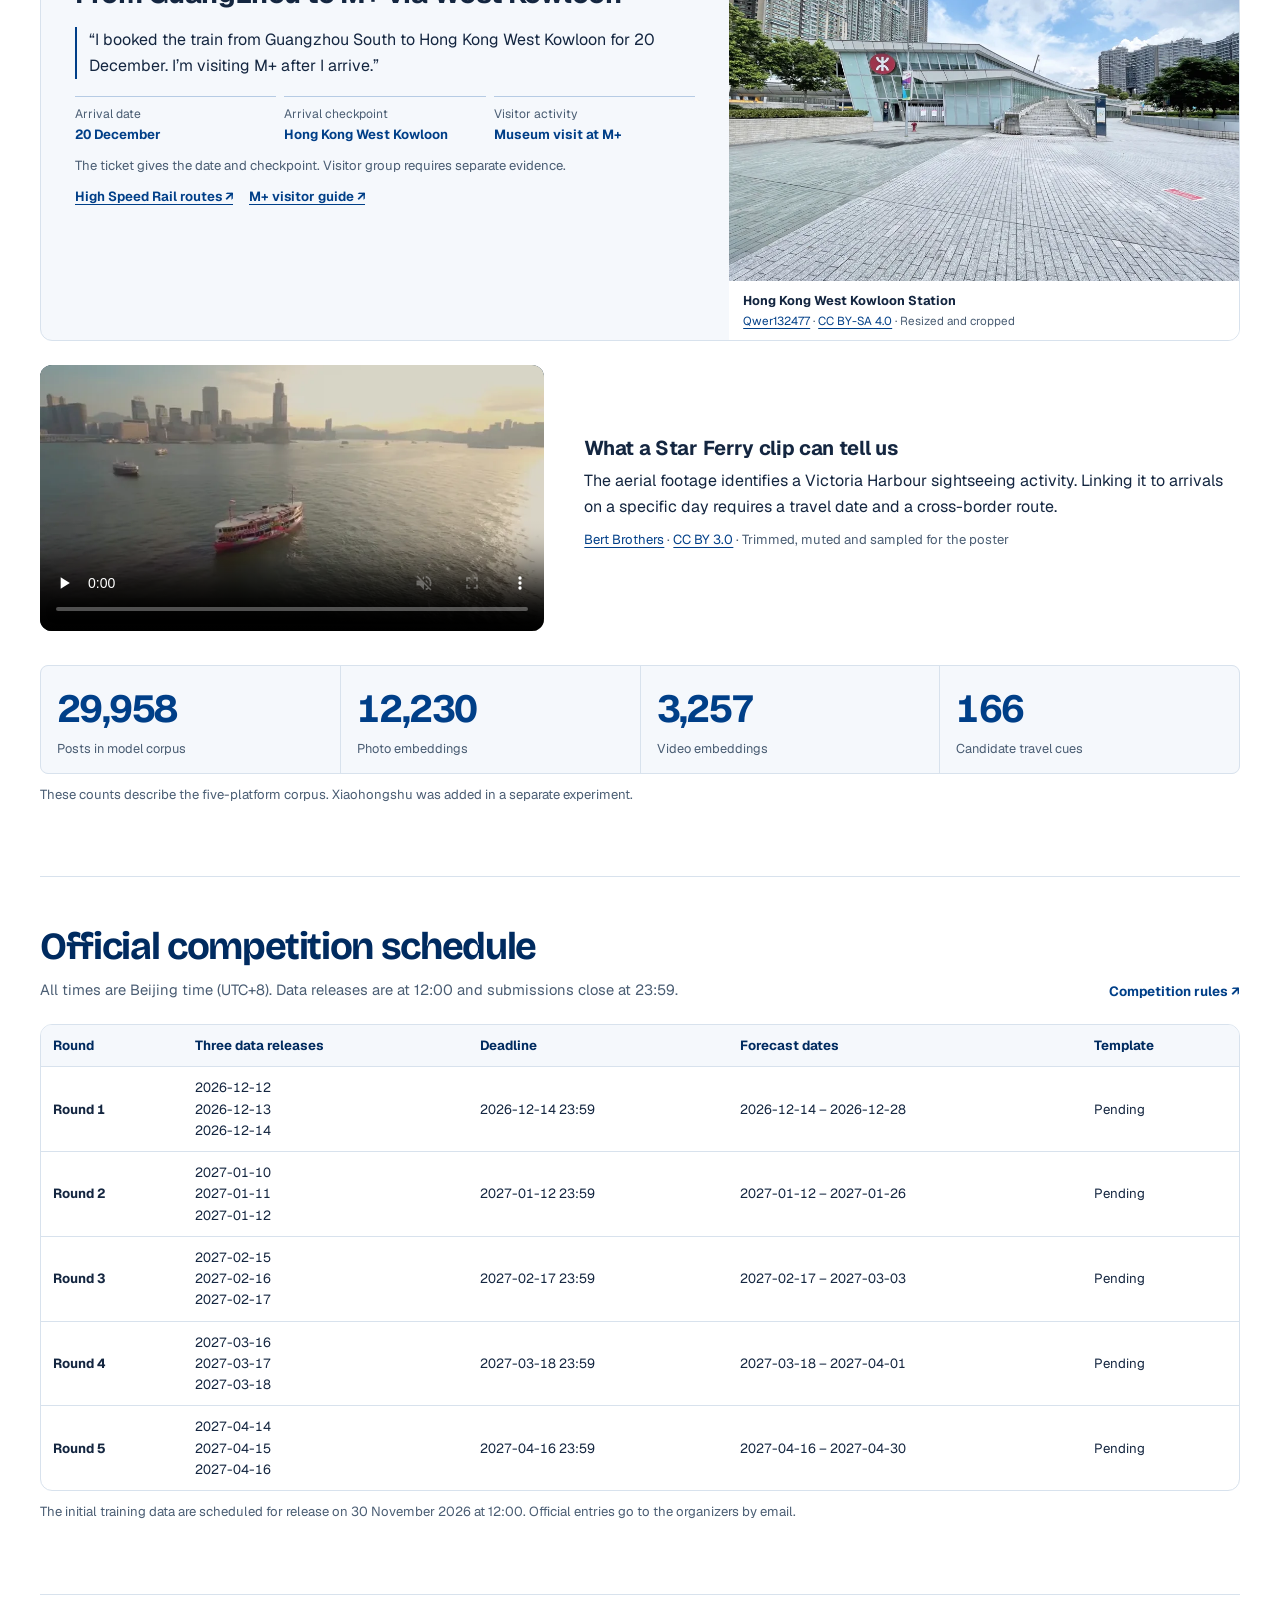
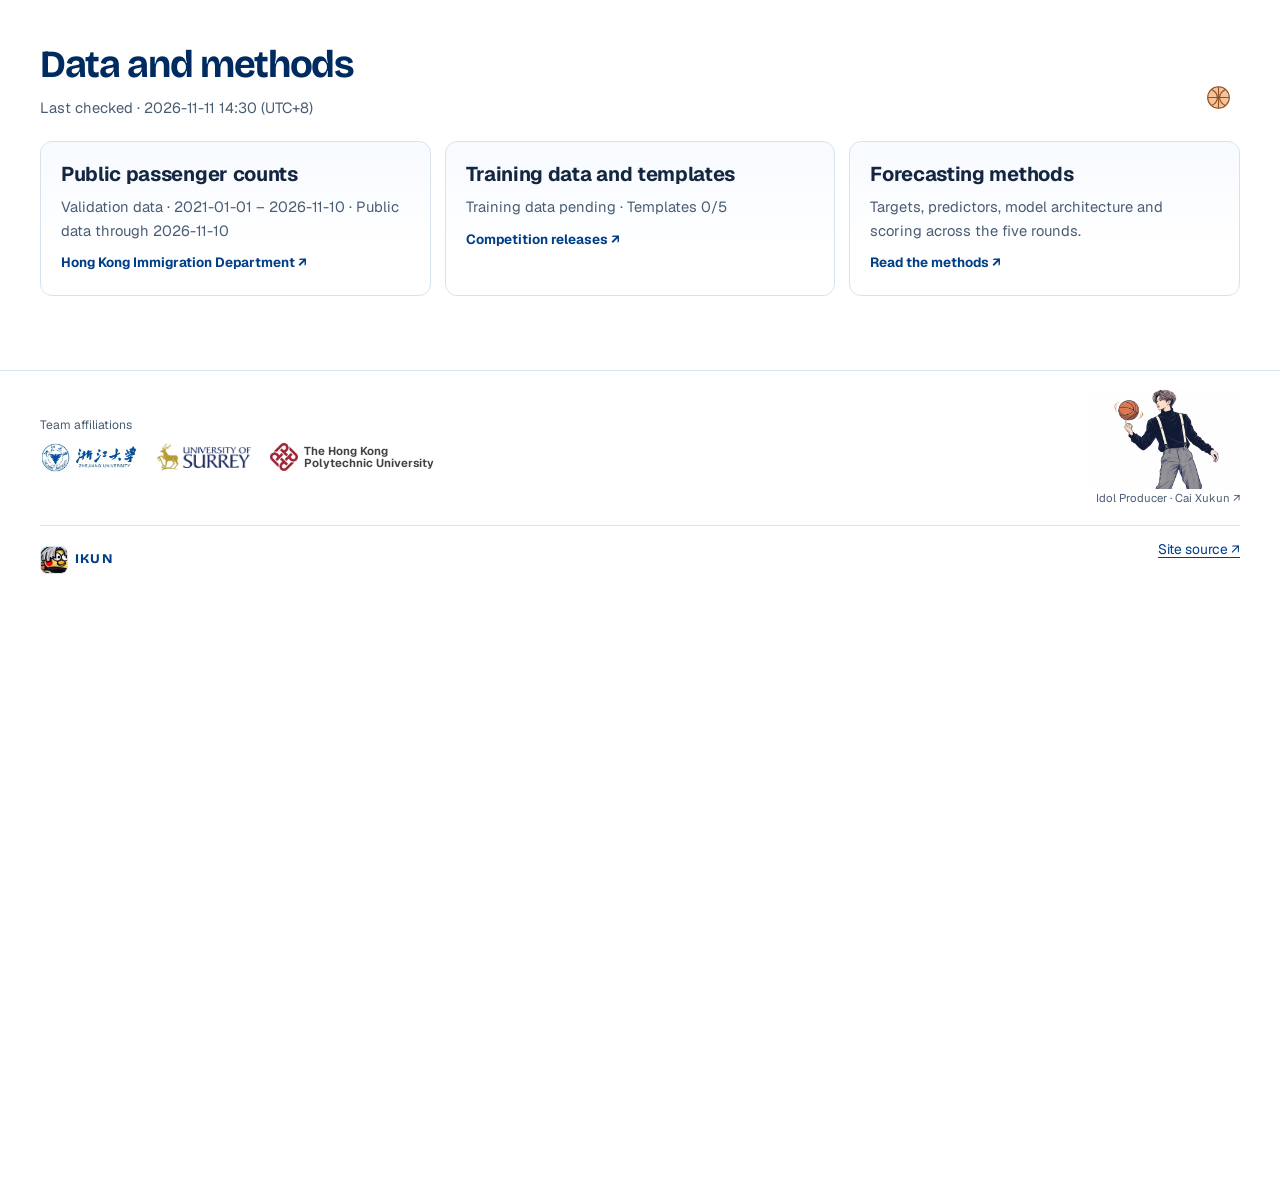
==== commit 90d80916: "Publish approved white-background MM-PortFlow architecture" ====
--- a/site/index.html
+++ b/site/index.html
@@ -210,7 +210,7 @@
           <a class="text-link" href="methods.html#architecture"><span class="copy-en">Architecture ↗</span><span class="copy-zh">算法流程 ↗</span></a>
         </div>
         <figure class="architecture-figure">
-          <a class="architecture-image" href="methods.html#architecture" aria-label="Explore the MM-PortFlow architecture" data-zh-aria="查看 MM-PortFlow 模型架构"><img src="assets/mm-portflow-architecture.svg?v=vector" width="2880" height="1929" loading="lazy" alt="MM-PortFlow combines six platforms, arrival records, calendars and checkpoint coordinates through multimodal evidence attention and directed routing." data-zh-alt="MM-PortFlow 把六平台图文视频、历史客流、日历和口岸坐标纳入多模态注意力和有向口岸分流。"></a>
+          <a class="architecture-image" href="methods.html#architecture" aria-label="Explore the MM-PortFlow architecture" data-zh-aria="查看 MM-PortFlow 模型架构"><img src="assets/mm-portflow-architecture.svg?v=f1dcb8a5a751" width="2880" height="1920" loading="lazy" alt="MM-PortFlow combines six platforms, arrival records, calendars and checkpoint coordinates through multimodal evidence attention and directed routing." data-zh-alt="MM-PortFlow 把六平台图文视频、历史客流、日历和口岸坐标纳入多模态注意力和有向口岸分流。"></a>
           <figcaption><p class="copy-en">MM-PortFlow combines arrival history with evidence from six social platforms.</p><p class="copy-zh">MM-PortFlow 将历史客流与包括小红书在内的六个平台数据融合。</p></figcaption>
         </figure>
         <div class="experiment-grid">
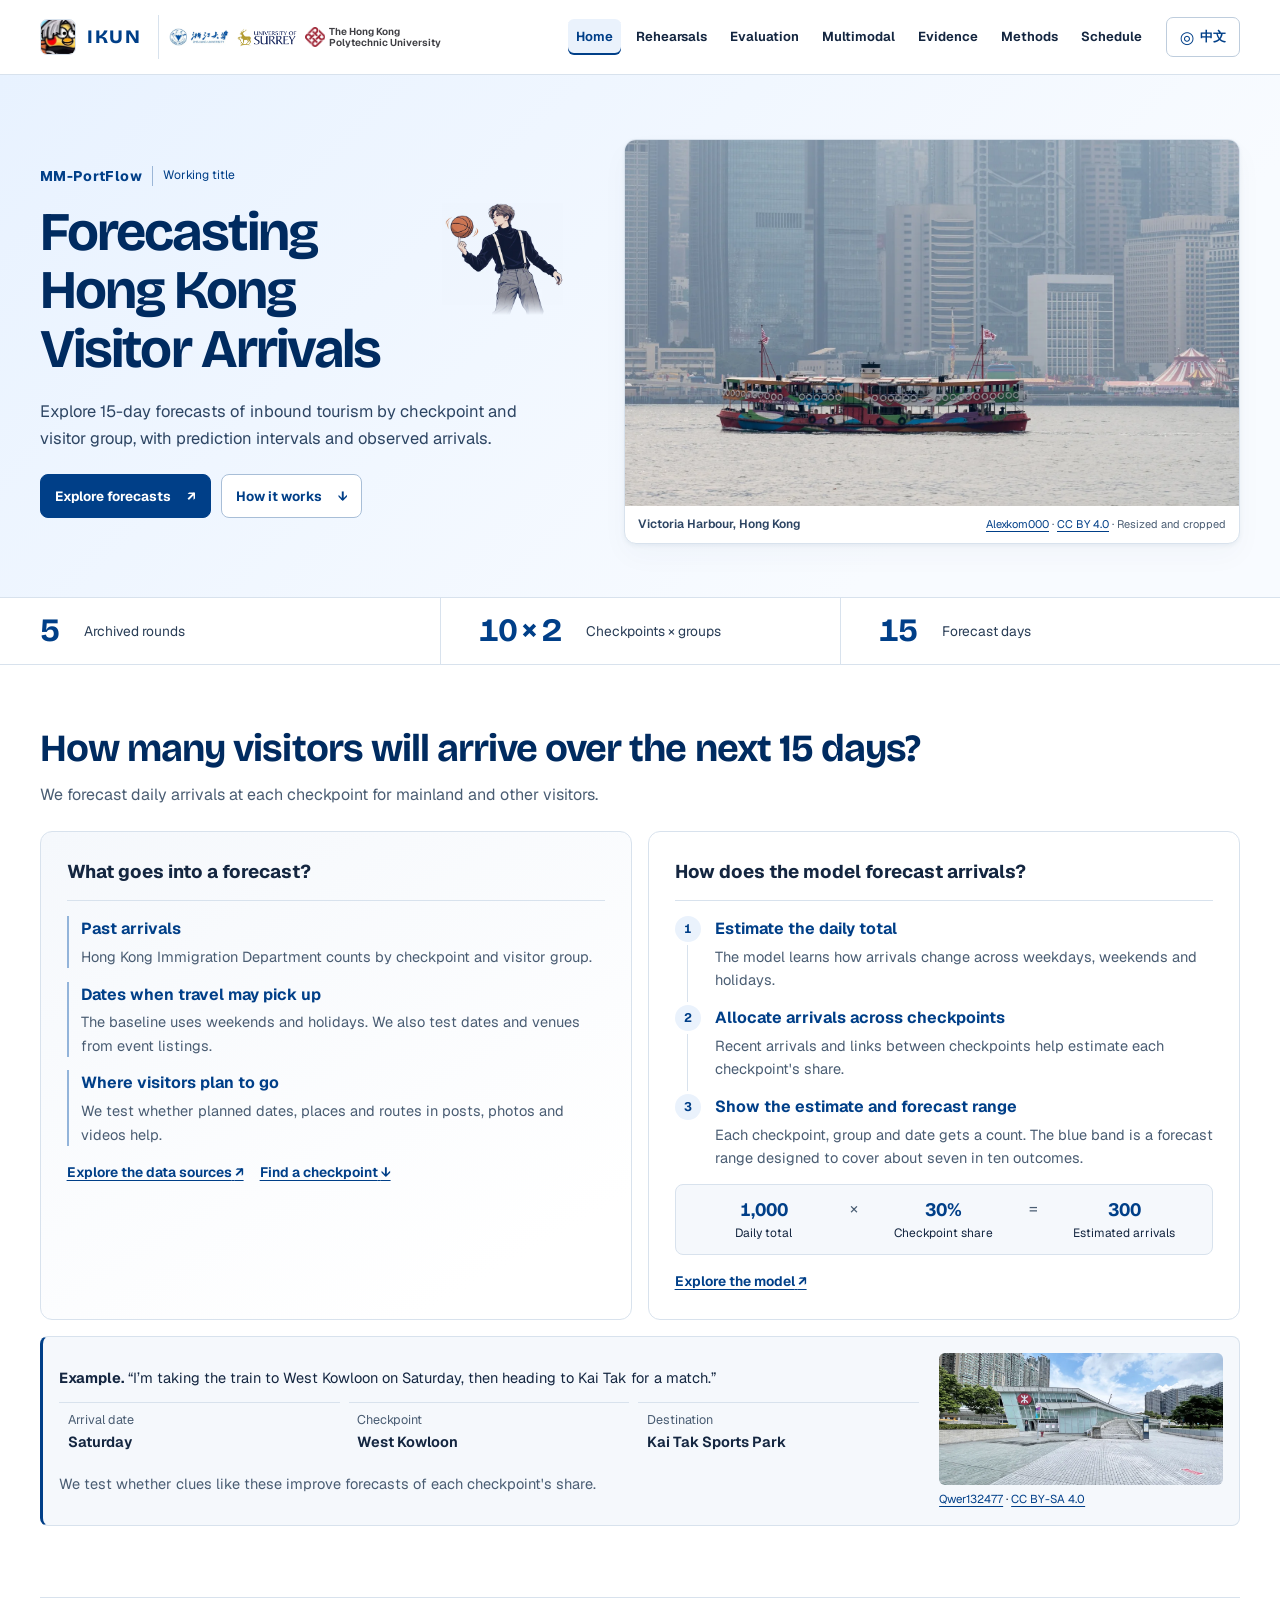
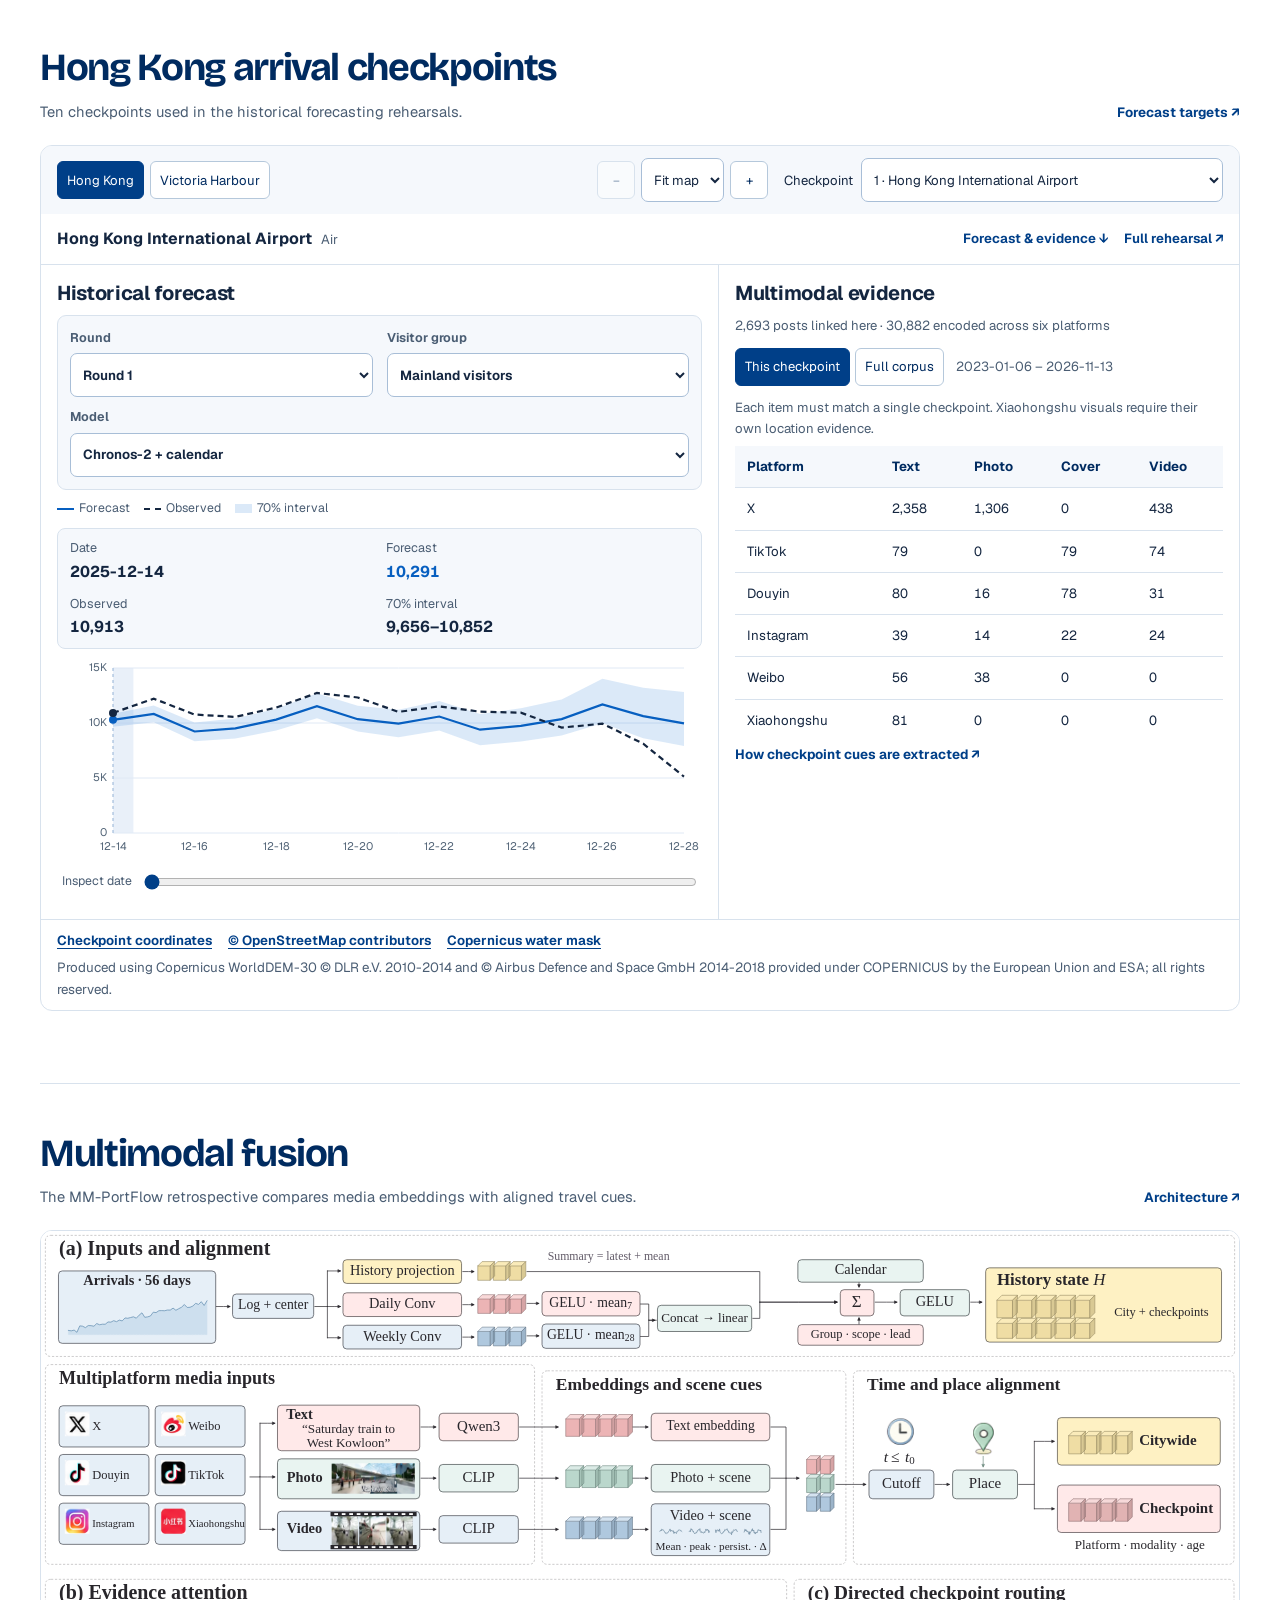
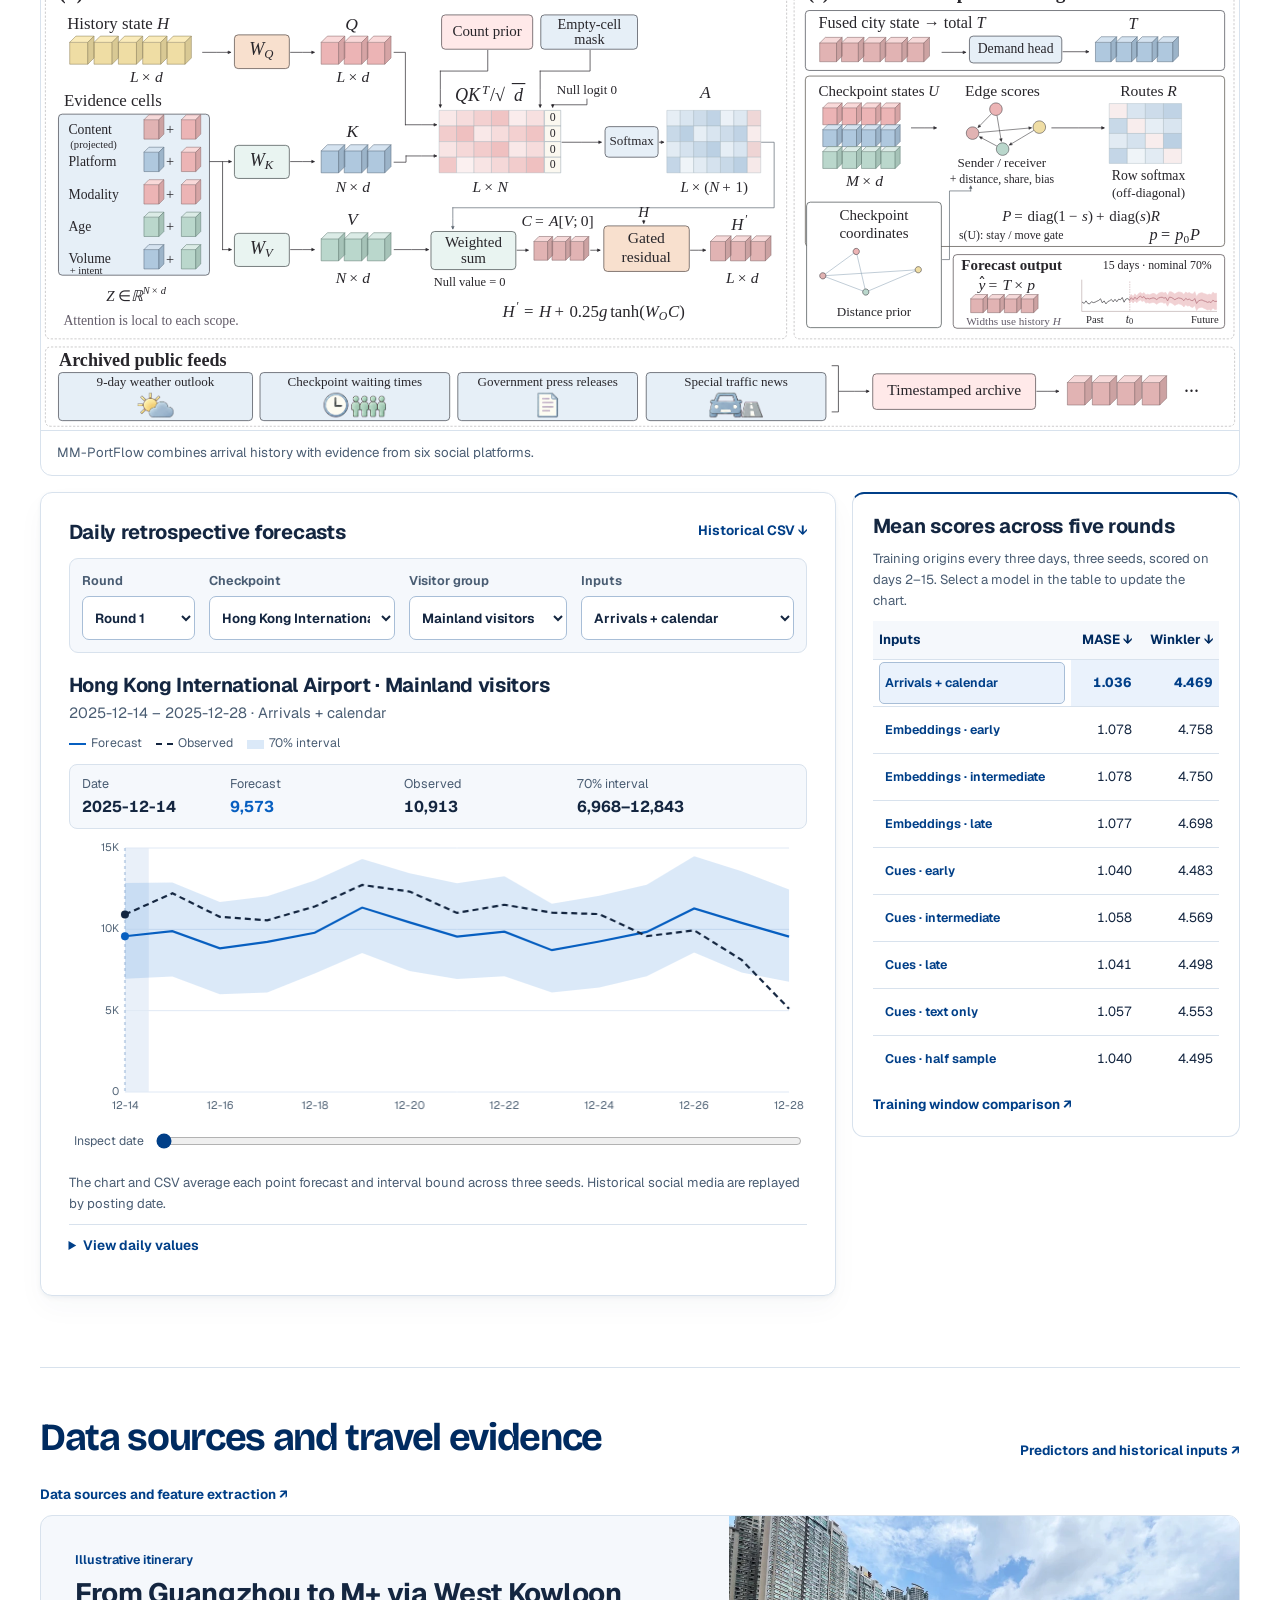
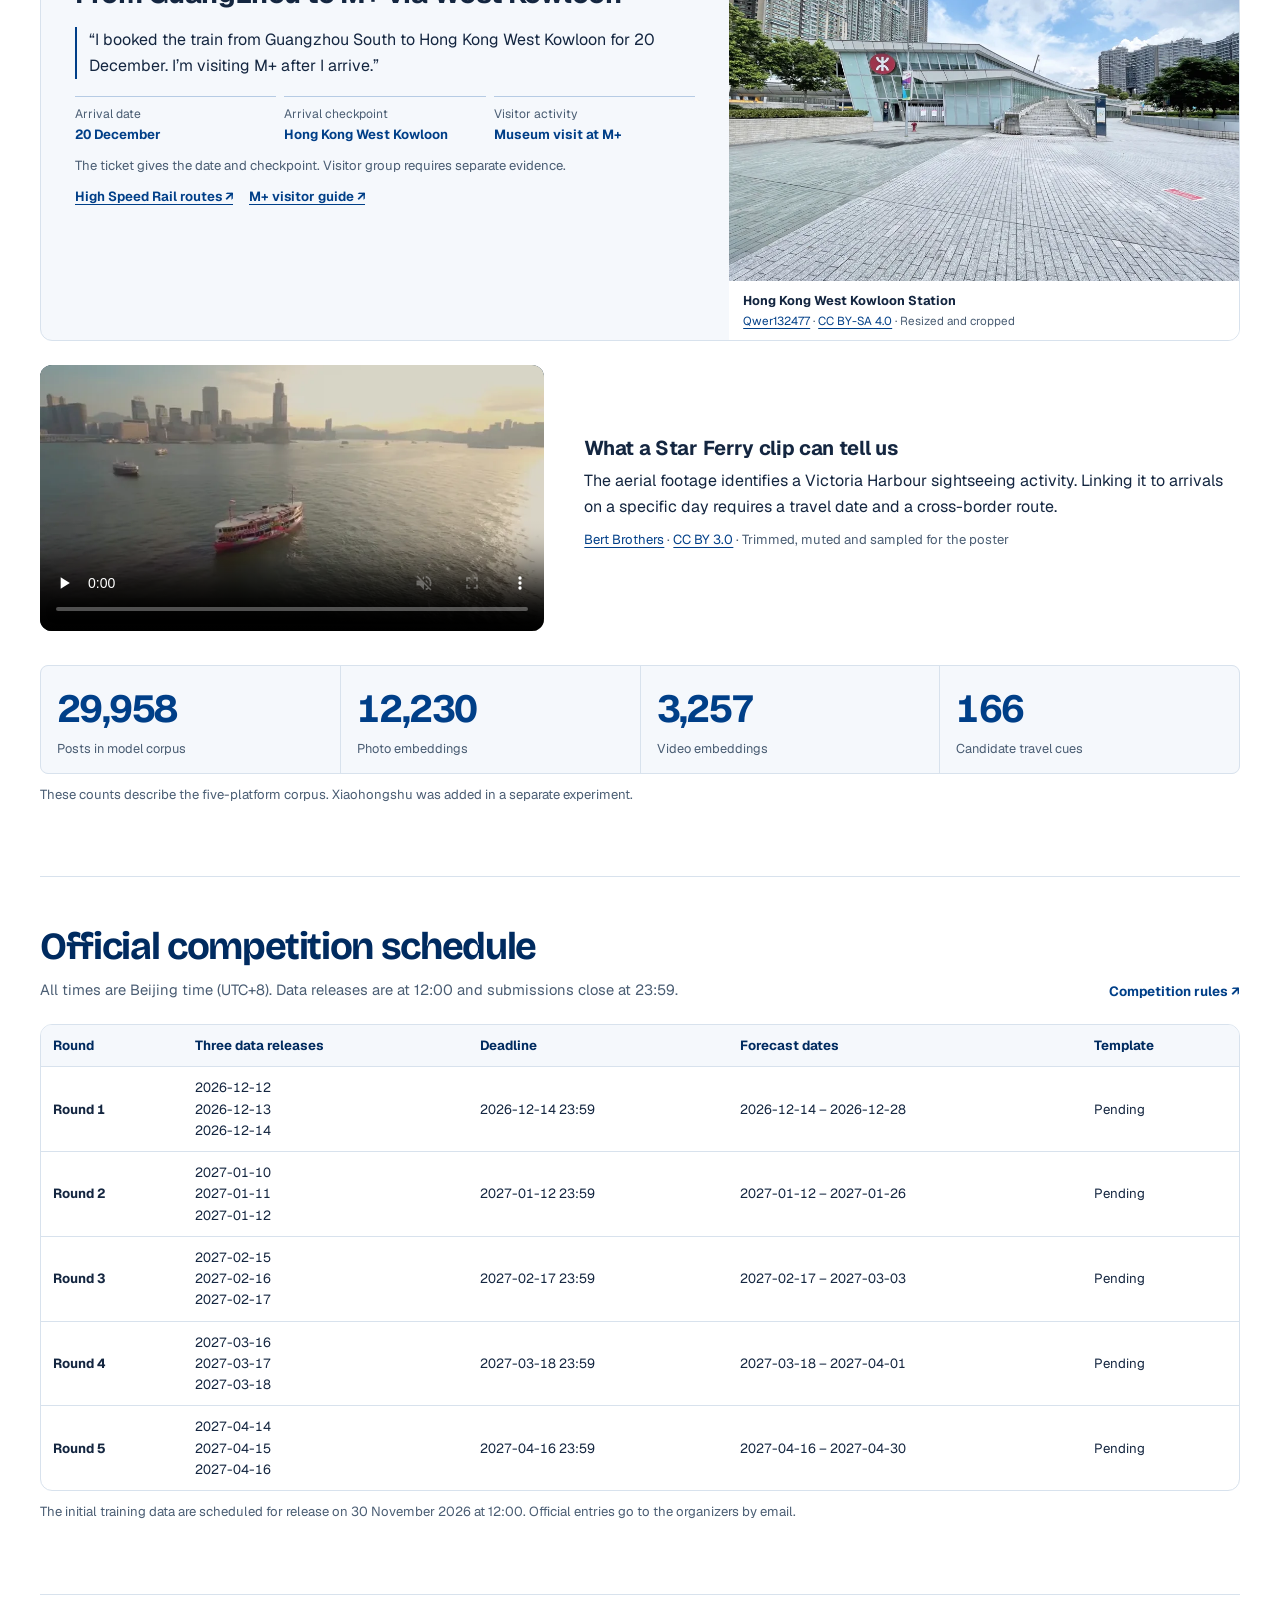
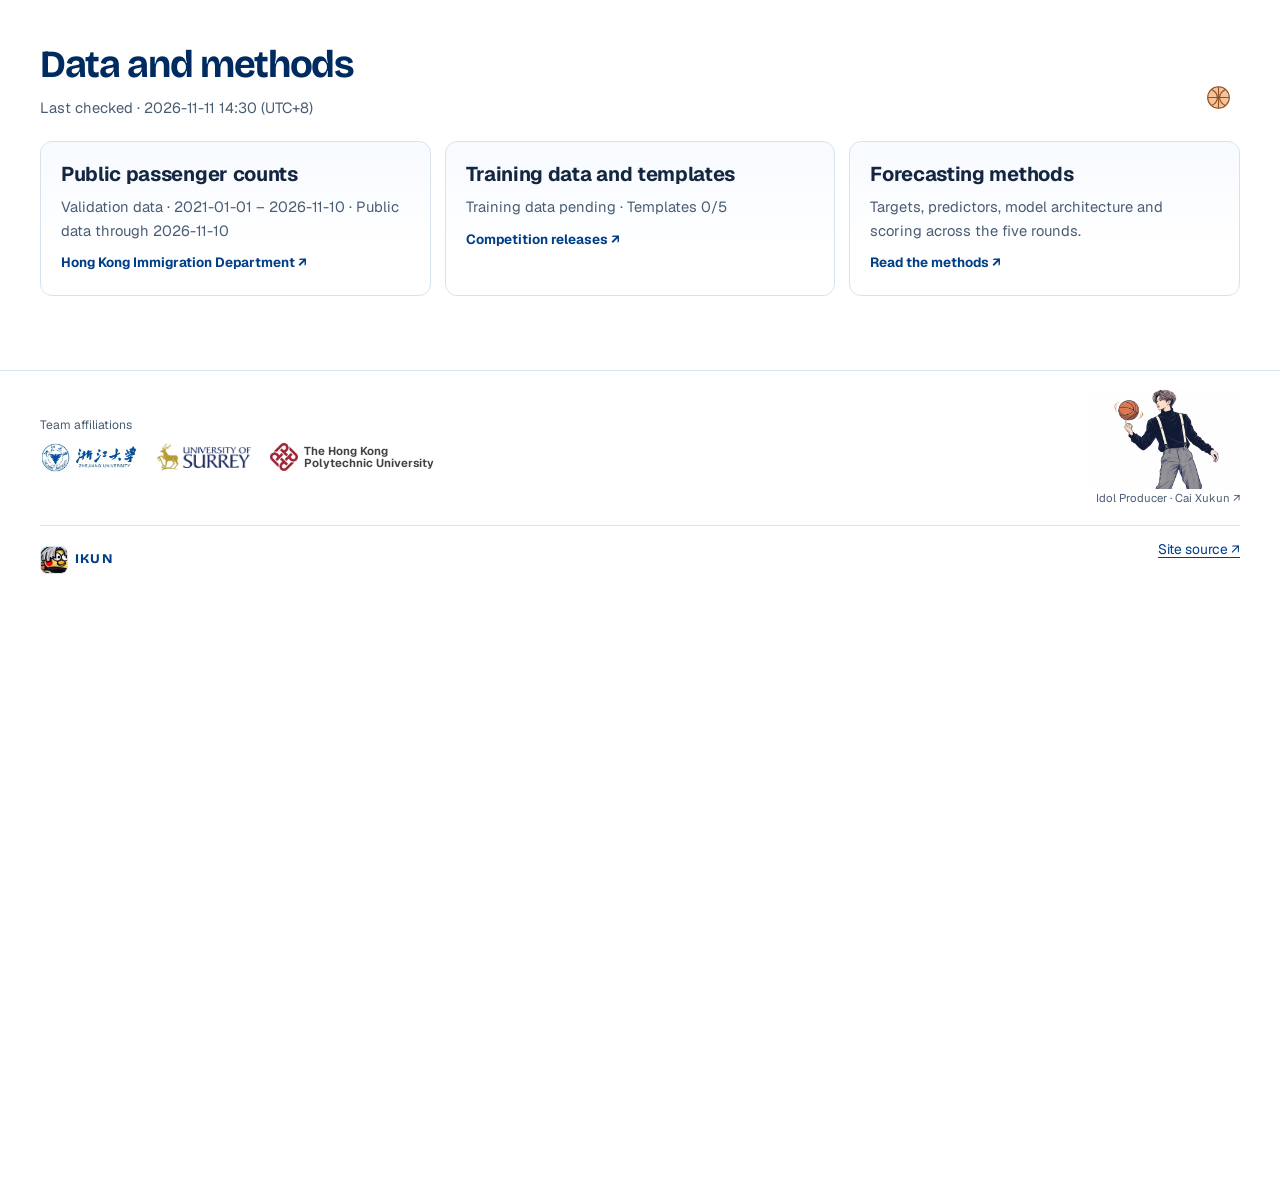
==== commit b6e6ad10: "Add bilingual forecast evaluation and archived replay explorer" ====
--- a/site/index.html
+++ b/site/index.html
@@ -6,7 +6,7 @@
   <meta name="description" content="Historical tourism forecasts for Hong Kong by Team IKUN, with model comparisons and the official competition schedule.">
   <title>Hong Kong Visitor Arrivals | IKUN</title>
   <link rel="icon" href="assets/ikun-avatar.png" type="image/png">
-  <script src="language.js?v=rehearsals"></script>
+  <script src="language.js?v=research"></script>
   <link rel="stylesheet" href="style.css?v=hero-court">
   <link rel="stylesheet" href="guide.css?v=white-header">
   <script defer src="rehearsal.js"></script>
@@ -30,6 +30,7 @@
       <nav aria-label="Main navigation" data-zh-aria="主要导航">
         <a href="index.html" aria-current="page"><span class="copy-en">Home</span><span class="copy-zh">首页</span></a>
         <a href="rehearsals.html"><span class="copy-en">Rehearsals</span><span class="copy-zh">历史模拟</span></a>
+        <a href="research.html"><span class="copy-en">Evaluation</span><span class="copy-zh">预测评估</span></a>
         <a href="#multimodal"><span class="copy-en">Multimodal</span><span class="copy-zh">多模态</span></a>
         <a href="#evidence"><span class="copy-en">Evidence</span><span class="copy-zh">数据样例</span></a>
         <a href="methods.html"><span class="copy-en">Methods</span><span class="copy-zh">方法</span></a>
